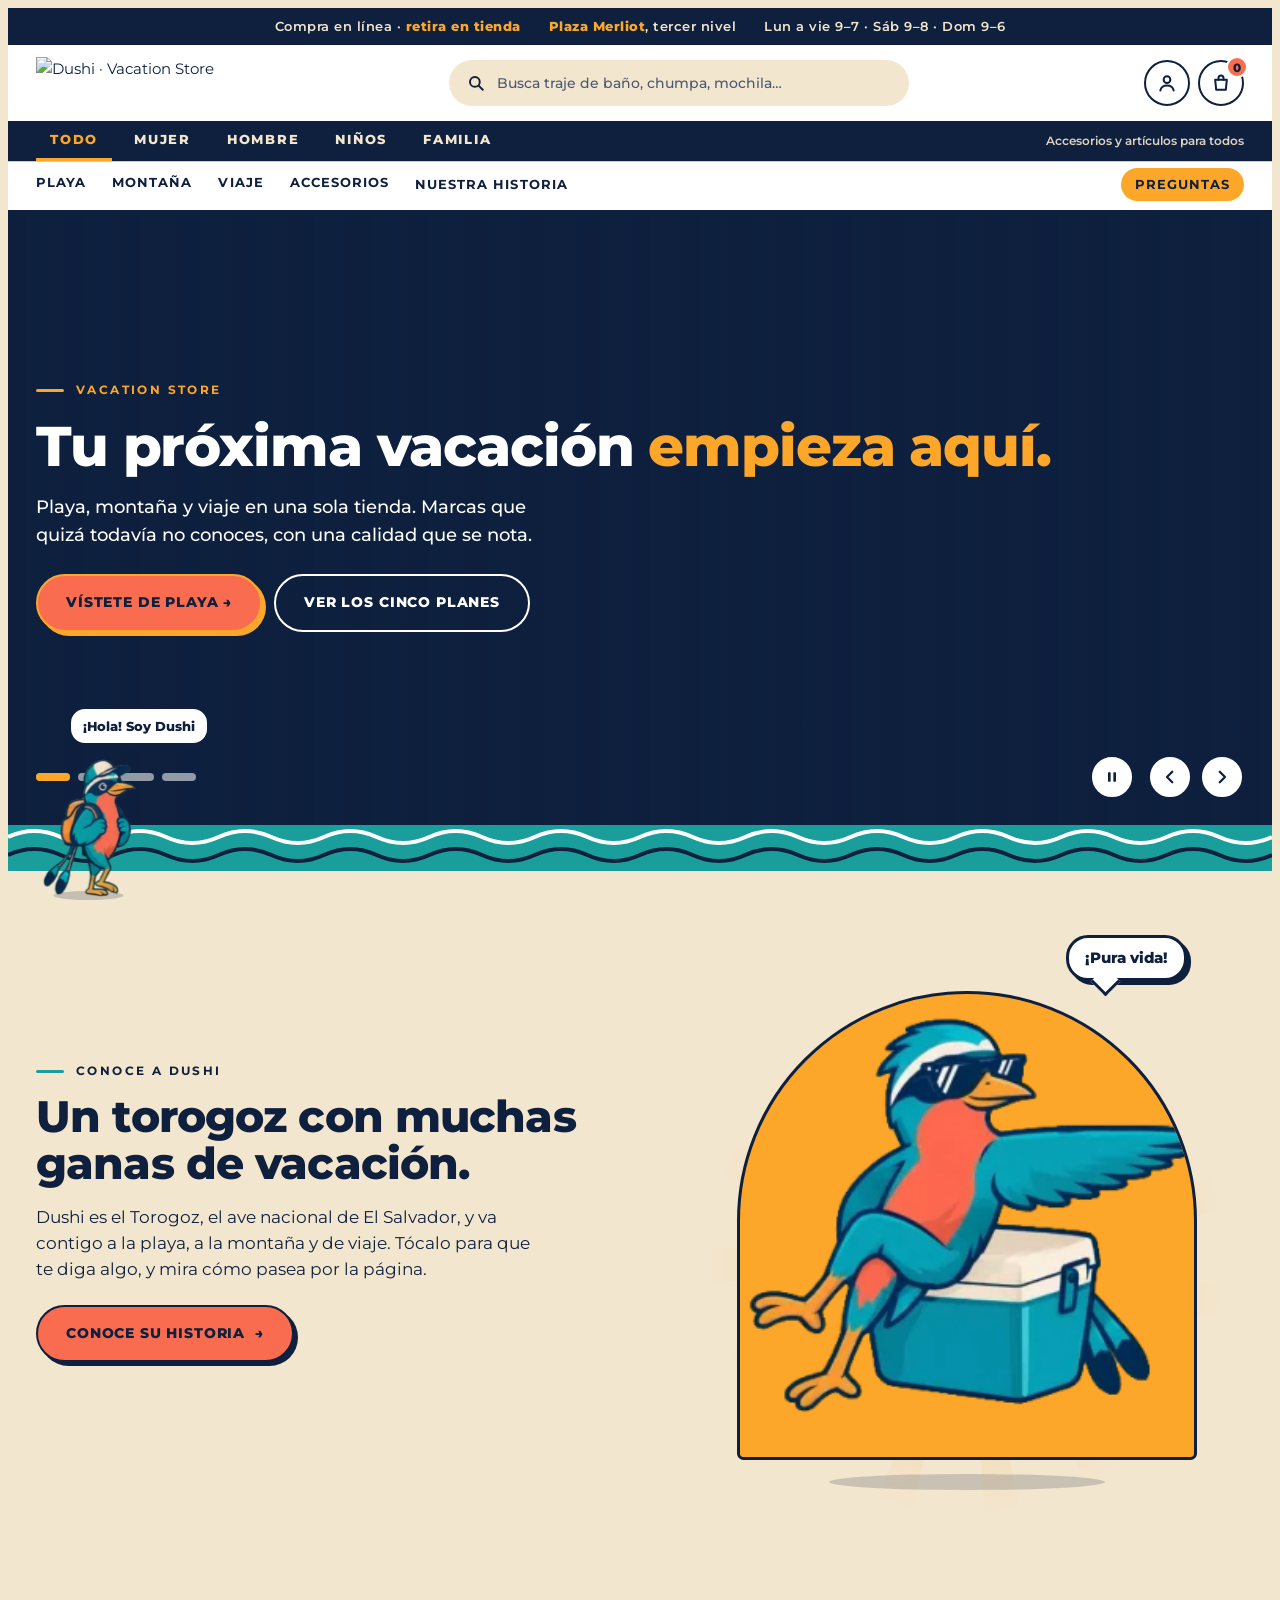
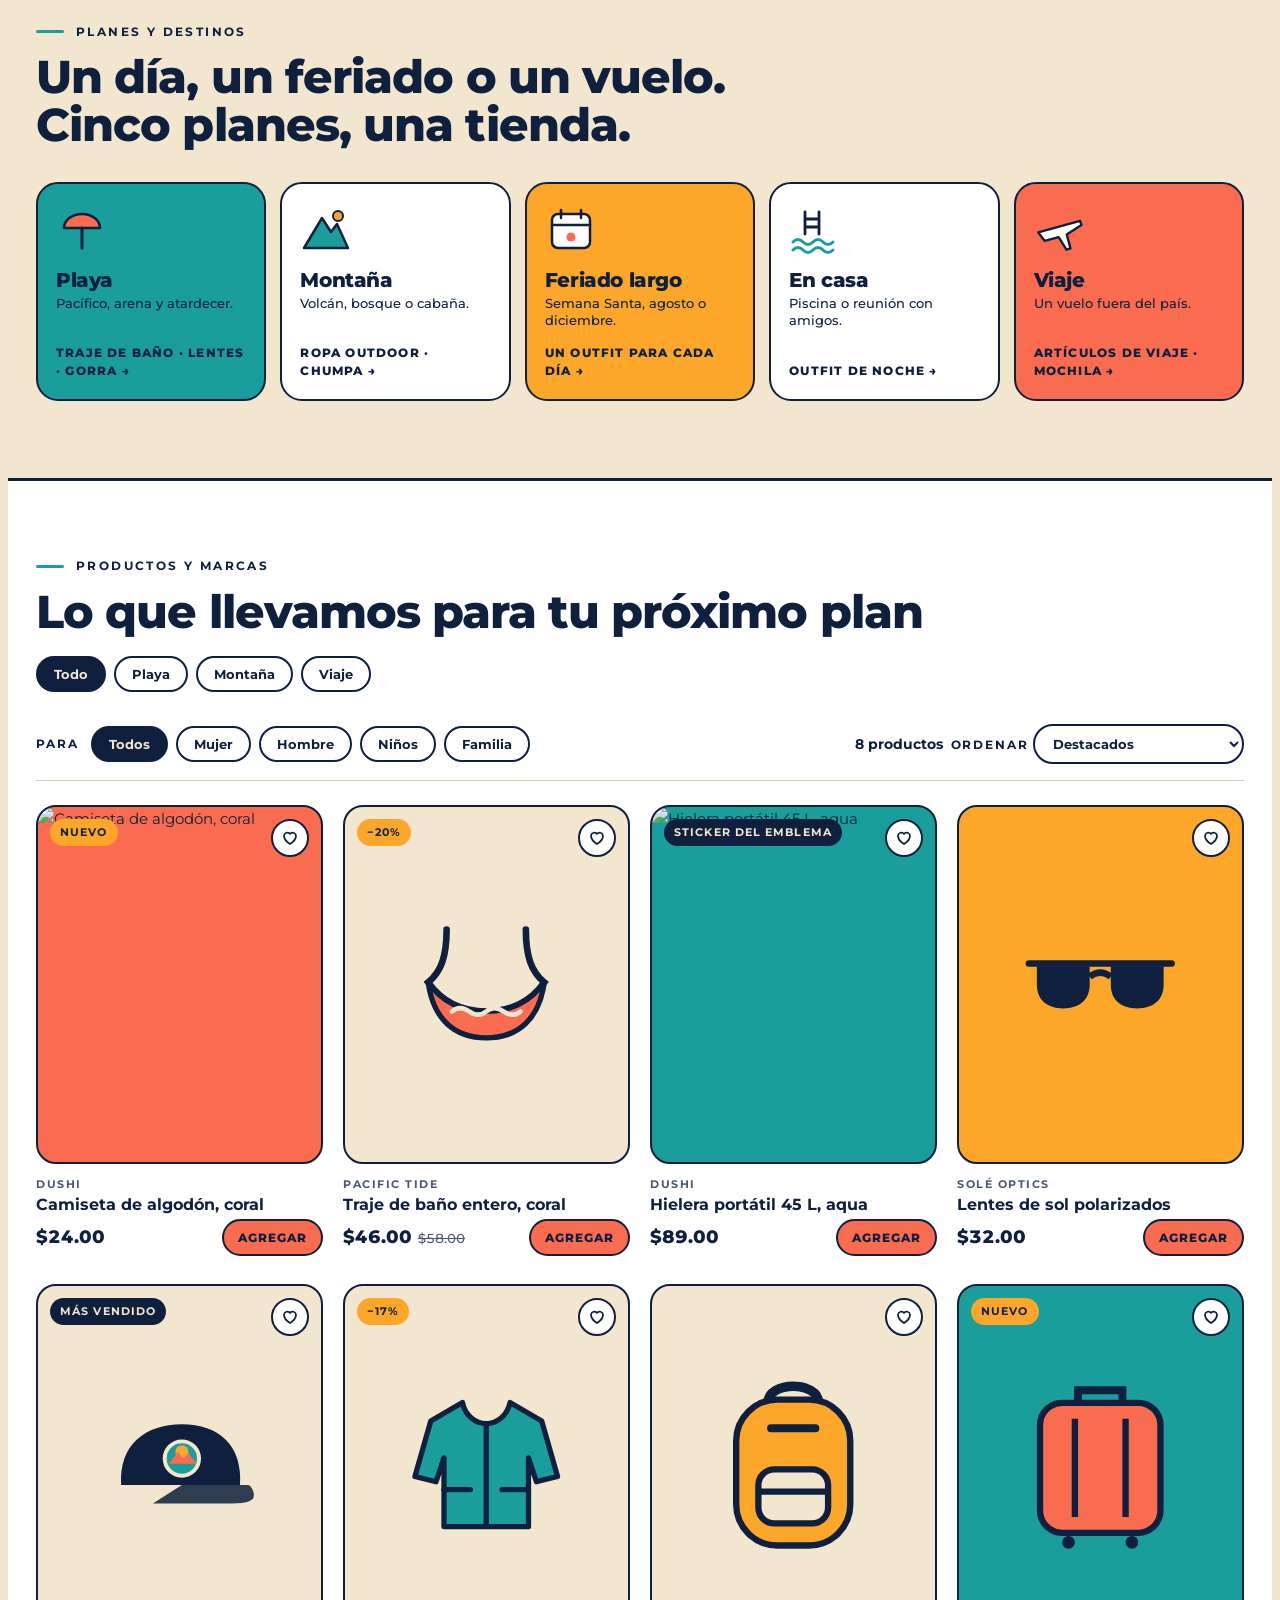
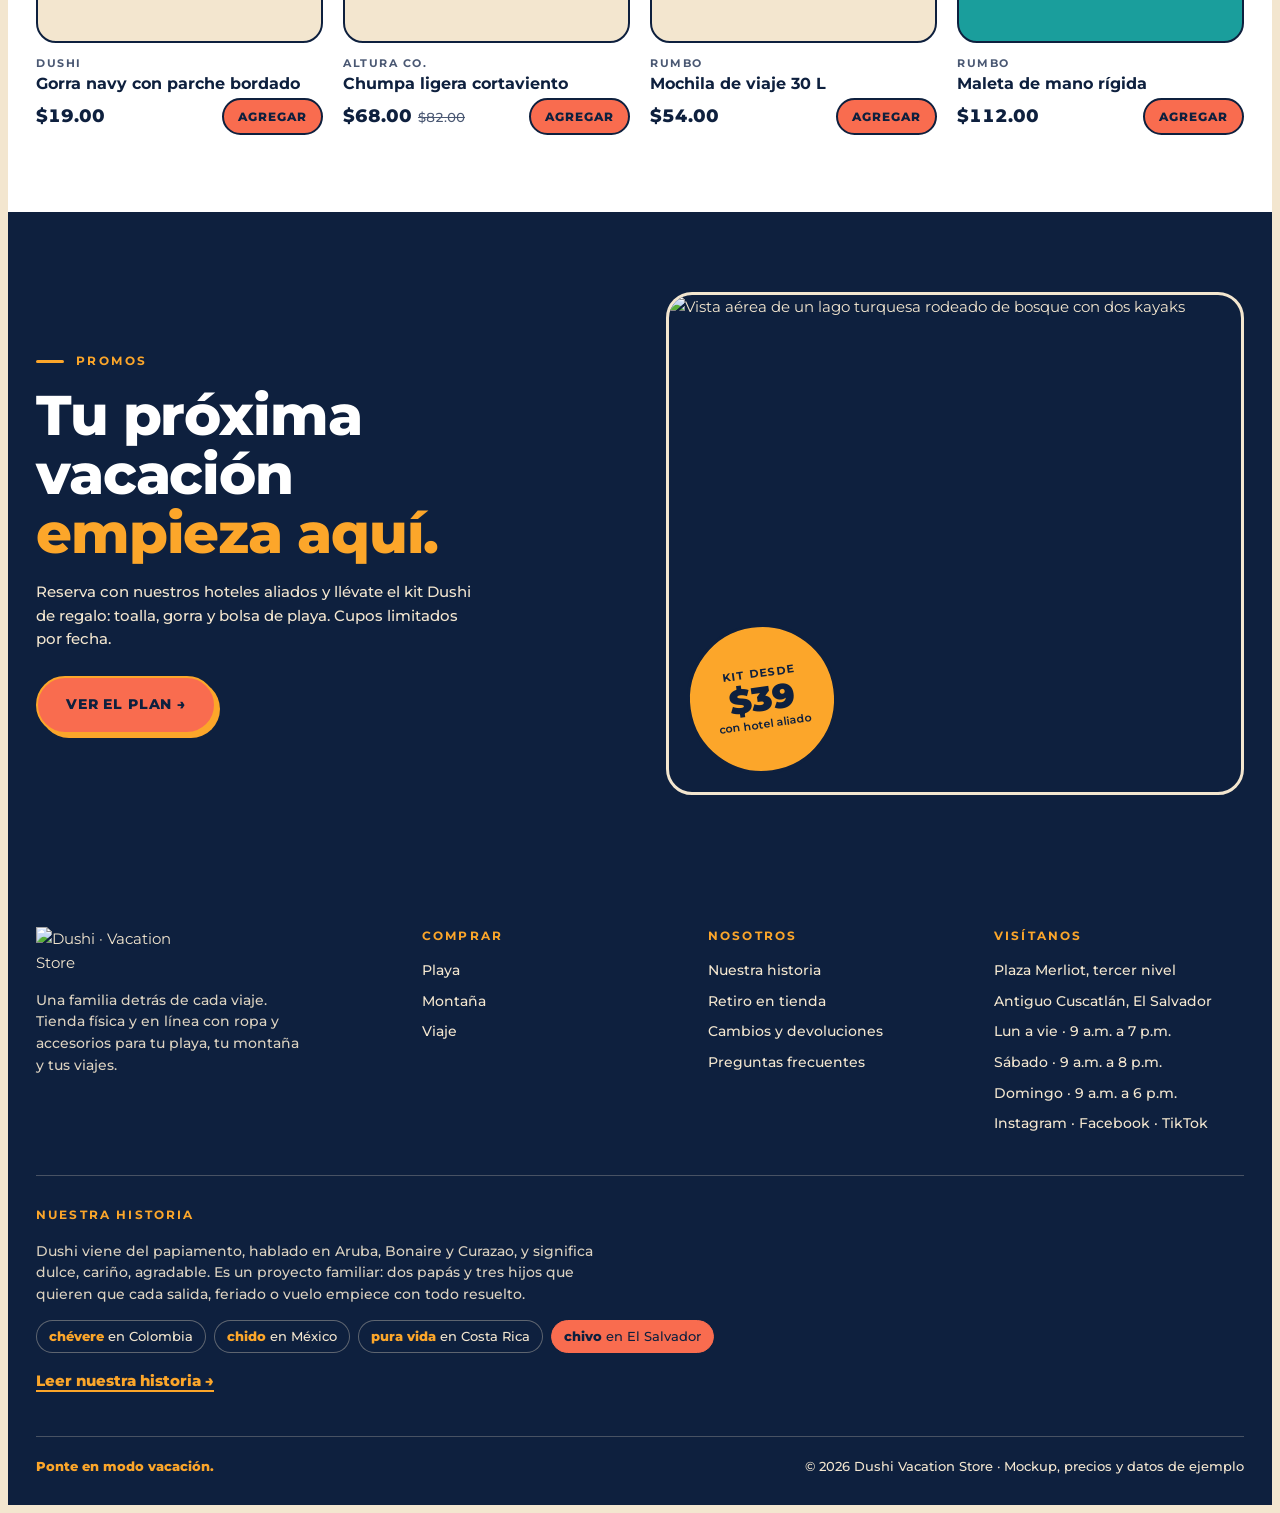
==== index.html @ 8becc426 "Dushi con animación humana: caminata por cuadros y brazo extendido con pulgar arriba (Higgsfield + c" ====
<!doctype html>
<html lang="es"><head><meta charset="utf-8"><meta name="viewport" content="width=device-width,initial-scale=1,viewport-fit=cover">
<title>Dushi Vacation Store</title><meta name="description" content="Tienda física y en línea de ropa y accesorios para tu playa, tu montaña y tus viajes.">
<link rel="icon" href="assets/emblema.png">
<link rel="preconnect" href="https://fonts.googleapis.com"><link rel="preconnect" href="https://fonts.gstatic.com" crossorigin>
<link rel="stylesheet" href="https://fonts.googleapis.com/css2?family=Montserrat:wght@400;500;600;700;800;900&display=swap">
<link rel="stylesheet" href="assets/style.css">
<script>document.documentElement.classList.add("js")</script></head><body>
<div class="promo"><div class="wrap"><span>Compra en línea · <b>retira en tienda</b></span><span><b>Plaza Merliot</b>, tercer nivel</span><span>Lun a vie 9–7 · Sáb 9–8 · Dom 9–6</span></div></div>

<header>
  <div class="wrap">
    <div class="bar">
      <a class="logo" href="#" aria-label="Dushi Vacation Store, inicio"><img src="assets/logo-horizontal.png" alt="Dushi · Vacation Store"></a>
      <label class="search"><svg width="18" height="18" viewBox="0 0 24 24" fill="none" stroke="currentColor" stroke-width="2.6" stroke-linecap="round"><circle cx="10.5" cy="10.5" r="6.5"/><path d="M15.5 15.5 21 21"/></svg><input id="q" type="search" placeholder="Busca traje de baño, chumpa, mochila…" aria-label="Buscar productos"></label>
      <div class="tools">
        <button class="ico" aria-label="Mi cuenta"><svg width="20" height="20" viewBox="0 0 24 24" fill="none" stroke="currentColor" stroke-width="2.4" stroke-linecap="round"><circle cx="12" cy="8" r="4"/><path d="M4 21c1-4.5 4-6 8-6s7 1.5 8 6"/></svg></button>
        <button class="ico" aria-label="Carrito"><svg width="20" height="20" viewBox="0 0 24 24" fill="none" stroke="currentColor" stroke-width="2.4" stroke-linecap="round" stroke-linejoin="round"><path d="M5 8h14l-1.2 12H6.2L5 8Z"/><path d="M9 8V6a3 3 0 0 1 6 0v2"/></svg><span class="badge" id="count">0</span></button>
      </div>
    </div>
  </div>
  <div class="gen"><div class="wrap"><ul id="gen" aria-label="Comprar por género">
    <li><button data-g="all" aria-pressed="true">Todo</button></li><li><button data-g="mujer" aria-pressed="false">Mujer</button></li><li><button data-g="hombre" aria-pressed="false">Hombre</button></li><li><button data-g="ninos" aria-pressed="false">Niños</button></li><li><button data-g="familia" aria-pressed="false">Familia</button></li>
    <li>Accesorios y artículos para todos</li>
  </ul></div></div>
  <nav class="main" aria-label="Categorías por plan"><div class="wrap"><ul id="plansnav">
    <li><button data-p="playa" aria-pressed="false">Playa</button></li><li><button data-p="montana" aria-pressed="false">Montaña</button></li><li><button data-p="viaje" aria-pressed="false">Viaje</button></li><li><button data-p="acc" aria-pressed="false">Accesorios</button></li><li><a href="historia.html">Nuestra historia</a></li><li><a href="faq.html">Preguntas</a></li>
  </ul></div></nav>
</header>

<main>
<div class="hero" aria-roledescription="carrusel" aria-label="Promociones">
<div class="car" id="car">
  <div class="track" id="track">
    <div class="slide s-video" aria-roledescription="diapositiva" aria-label="1 de 4">
      <img class="poster" src="assets/dushi-poster.jpg" alt="" aria-hidden="true">
      <video id="vid" muted loop playsinline preload="auto" poster="assets/dushi-poster.jpg" aria-hidden="true"><source src="assets/dushi-hero.mp4" type="video/mp4"></video>
      <div class="wrap"><div>
        <div class="eyebrow">Vacation Store</div>
        <h1>Tu próxima vacación <em>empieza aquí.</em></h1>
        <p>Playa, montaña y viaje en una sola tienda. Marcas que quizá todavía no conoces, con una calidad que se nota.</p>
        <div class="cta"><a class="btn pri" href="#productos" data-go="playa">Vístete de playa →</a><a class="btn sec" href="#planes">Ver los cinco planes</a></div>
      </div></div>
    </div>
    <div class="slide s-coral" aria-roledescription="diapositiva" aria-label="2 de 4">
      <div class="wrap"><div>
        <div class="eyebrow">Feriado largo</div>
        <h2>Te armamos el outfit de playa.</h2>
        <p>Traje de baño, lentes y gorra. Un outfit para cada día del feriado.</p>
        <div class="cta"><a class="btn pri" href="#productos" data-go="feriado">Ver el outfit →</a></div>
      </div>
      <div class="pf"><span class="mark">Promo de ejemplo</span><div class="ph"><img src="assets/playa-amigos.jpg" alt="Amigos armando su día de playa al atardecer" style="object-position:40% 50%"></div>
        <div class="price-arc"><small>Desde</small><b>$19</b><span>gorra Dushi</span></div></div></div>
    </div>
    <div class="slide s-aqua" aria-roledescription="diapositiva" aria-label="3 de 4">
      <div class="wrap"><div>
        <div class="eyebrow">Montaña</div>
        <h2>¿Volcán de madrugada? Llévate la chumpa y la gorra.</h2>
        <p>Ropa outdoor para el frío de la mañana. We got your back.</p>
        <div class="cta"><a class="btn pri" href="#productos" data-go="montana">Vístete de montaña →</a></div>
      </div>
      <div class="pf"><span class="mark">Promo de ejemplo</span><div class="ph"><img src="assets/camiseta-volcan.jpg" alt="Camiseta coral con el emblema Dushi frente a un volcán verde" style="object-position:50% 30%"></div>
        <div class="price-arc"><small>−17%</small><b>$68</b><span>chumpa</span></div></div></div>
    </div>
    <div class="slide s-sol" aria-roledescription="diapositiva" aria-label="4 de 4">
      <div class="wrap"><div>
        <div class="eyebrow">Planes en casa y playa</div>
        <h2>La hielera que llega primero a la playa.</h2>
        <p>Hielera portátil 45 L con el sticker del emblema. Para piscina, playa o reunión con amigos.</p>
        <div class="cta"><a class="btn pri" href="#productos" data-go="playa">Comprar ahora →</a></div>
      </div>
      <div class="pf"><span class="mark">Promo de ejemplo</span><div class="ph"><img src="assets/hielera-playa.jpg" alt="Hielera aqua con el emblema Dushi sobre la arena" style="object-position:50% 60%"></div>
        <div class="price-arc"><small>Hielera</small><b>$89</b><span>45 L</span></div></div></div>
    </div>
  </div>
  <div class="car-ui"><div class="wrap">
    <div class="dots" id="dots" role="group" aria-label="Elegir diapositiva"></div>
    <div class="cbtn">
      <button class="pp" id="pp" aria-label="Pausar carrusel"><svg width="16" height="16" viewBox="0 0 24 24" fill="currentColor"><rect x="6" y="5" width="4" height="14" rx="1"/><rect x="14" y="5" width="4" height="14" rx="1"/></svg></button>
      <button id="prev" aria-label="Anterior"><svg width="18" height="18" viewBox="0 0 24 24" fill="none" stroke="currentColor" stroke-width="3" stroke-linecap="round" stroke-linejoin="round"><path d="m15 5-7 7 7 7"/></svg></button>
      <button id="next" aria-label="Siguiente"><svg width="18" height="18" viewBox="0 0 24 24" fill="none" stroke="currentColor" stroke-width="3" stroke-linecap="round" stroke-linejoin="round"><path d="m9 5 7 7-7 7"/></svg></button>
    </div>
  </div></div>
</div>
</div>
<svg class="waves" viewBox="0 0 1200 46" preserveAspectRatio="none" aria-hidden="true"><rect width="1200" height="46" fill="#1A9E9C"/><path d="M0 12 Q25 0 50 12 T100 12 T150 12 T200 12 T250 12 T300 12 T350 12 T400 12 T450 12 T500 12 T550 12 T600 12 T650 12 T700 12 T750 12 T800 12 T850 12 T900 12 T950 12 T1000 12 T1050 12 T1100 12 T1150 12 T1200 12" fill="none" stroke="#fff" stroke-width="4"/><path d="M0 30 Q25 18 50 30 T100 30 T150 30 T200 30 T250 30 T300 30 T350 30 T400 30 T450 30 T500 30 T550 30 T600 30 T650 30 T700 30 T750 30 T800 30 T850 30 T900 30 T950 30 T1000 30 T1050 30 T1100 30 T1150 30 T1200 30" fill="none" stroke="#0E203E" stroke-width="4"/></svg>

<section id="dushi" class="mascot"><div class="wrap mgrid">
  <div class="mtxt">
    <div class="eyebrow">Conoce a Dushi</div>
    <h2>Un torogoz con muchas ganas de vacación.</h2>
    <p>Dushi es el Torogoz, el ave nacional de El Salvador, y va contigo a la playa, a la montaña y de viaje. Tócalo para que te diga algo, y mira cómo pasea por la página.</p>
    <div class="cta"><a class="btn pri" href="historia.html">Conoce su historia <span class="ar">→</span></a></div>
  </div>
  <div class="mstage">
    <div class="sunrays" aria-hidden="true"></div>
    <div class="bubble" id="bubble" role="status" aria-live="polite">¡Pura vida!</div>
    <button type="button" class="mbird" id="mbird" aria-label="Dushi el Torogoz sentado en una hielera, con lentes de sol, levantando el pulgar. Tócalo para que te diga algo"><canvas class="dz" width="300" height="255" data-sheet="assets/dushi-pulgar-sheet.webp" data-frames="61" data-cols="10" aria-hidden="true"></canvas></button>
    <div class="mshadow" aria-hidden="true"></div>
  </div>
</div>
</section>

<section id="planes"><div class="wrap">
  <div class="head"><div><div class="eyebrow">Planes y destinos</div><h2>Un día, un feriado o un vuelo.<br>Cinco planes, una tienda.</h2></div></div>
  <div class="plans">
    <a class="plan p1" href="#productos"><svg viewBox="0 0 52 52"><path d="M8 24a18 14 0 0 1 36 0Z" fill="#F96C4F" stroke="#0E203E" stroke-width="2.5" stroke-linejoin="round"/><path d="M26 24v20" stroke="#0E203E" stroke-width="3" stroke-linecap="round"/></svg><div><h3>Playa</h3><small>Pacífico, arena y atardecer.</small></div><span class="go">Traje de baño · lentes · gorra →</span></a>
    <a class="plan p2" href="#productos"><svg viewBox="0 0 52 52"><path d="M4 44 22 14l9 14 6-8 11 24Z" fill="#1A9E9C" stroke="#0E203E" stroke-width="2.5" stroke-linejoin="round"/><circle cx="38" cy="12" r="5" fill="#FCA62A" stroke="#0E203E" stroke-width="2"/></svg><div><h3>Montaña</h3><small>Volcán, bosque o cabaña.</small></div><span class="go">Ropa outdoor · chumpa →</span></a>
    <a class="plan p3" href="#productos"><svg viewBox="0 0 52 52"><rect x="7" y="10" width="38" height="34" rx="6" fill="#fff" stroke="#0E203E" stroke-width="2.5"/><path d="M7 21h38M16 6v8M36 6v8" stroke="#0E203E" stroke-width="2.5" stroke-linecap="round"/><circle cx="26" cy="33" r="4.5" fill="#F96C4F"/></svg><div><h3>Feriado largo</h3><small>Semana Santa, agosto o diciembre.</small></div><span class="go">Un outfit para cada día →</span></a>
    <a class="plan p4" href="#productos"><svg viewBox="0 0 52 52"><path d="M16 8v22M30 8v22M16 15h14M16 23h14" fill="none" stroke="#0E203E" stroke-width="2.8" stroke-linecap="round"/><path d="M4 38q5-5 10 0t10 0 10 0 10 0" fill="none" stroke="#1A9E9C" stroke-width="3" stroke-linecap="round"/><path d="M4 46q5-5 10 0t10 0 10 0 10 0" fill="none" stroke="#1A9E9C" stroke-width="3" stroke-linecap="round"/></svg><div><h3>En casa</h3><small>Piscina o reunión con amigos.</small></div><span class="go">Outfit de noche →</span></a>
    <a class="plan p5" href="#productos"><svg viewBox="0 0 52 52"><path d="M4 30 46 12l2 4-14 12 6 14-4 2-10-12-14 6Z" fill="#fff" stroke="#0E203E" stroke-width="2.5" stroke-linejoin="round" transform="rotate(8 26 26) scale(.95) translate(1 3)"/></svg><div><h3>Viaje</h3><small>Un vuelo fuera del país.</small></div><span class="go">Artículos de viaje · mochila →</span></a>
  </div>
</div></section>

<section class="prods" id="productos"><div class="wrap">
  <div class="head"><div><div class="eyebrow">Productos y marcas</div><h2>Lo que llevamos para tu próximo plan</h2></div>
    <div class="tabs" role="group" aria-label="Filtrar por plan">
      <button class="tab" data-p="all" aria-pressed="true">Todo</button><button class="tab" data-p="playa" aria-pressed="false">Playa</button><button class="tab" data-p="montana" aria-pressed="false">Montaña</button><button class="tab" data-p="viaje" aria-pressed="false">Viaje</button>
    </div></div>
  <div class="toolbar"><div class="chipsrow" id="gchips" role="group" aria-label="Filtrar por género"><span class="lbl">Para</span>
      <button class="tab" data-g="all" aria-pressed="true">Todos</button><button class="tab" data-g="mujer" aria-pressed="false">Mujer</button><button class="tab" data-g="hombre" aria-pressed="false">Hombre</button><button class="tab" data-g="ninos" aria-pressed="false">Niños</button><button class="tab" data-g="familia" aria-pressed="false">Familia</button></div>
    <div class="chipsrow"><span class="live" id="live" hidden><i></i>Inventario en vivo</span><span class="count" id="cnt" role="status"></span>
      <label><span class="lbl">Ordenar</span><select id="sort" aria-label="Ordenar productos"><option value="rel">Destacados</option><option value="asc">Precio: menor a mayor</option><option value="desc">Precio: mayor a menor</option></select></label></div></div>
  <div class="grid" id="grid">
    <article class="card" data-c="playa montana nuevo casa" data-g="hombre mujer ninos" data-pr="24.00"><div class="thumb" style="background:#F96C4F"><img src="assets/camiseta-volcan.jpg" alt="Camiseta de algodón, coral" loading="lazy"><span class="tag sol">Nuevo</span><button class="fav" aria-pressed="false" aria-label="Guardar Camiseta de algodón, coral"><svg width="18" height="18" viewBox="0 0 24 24" fill="none" stroke="currentColor" stroke-width="2.4" stroke-linejoin="round"><path d="M12 20s-8-5-8-11a4.5 4.5 0 0 1 8-2.5A4.5 4.5 0 0 1 20 9c0 6-8 11-8 11Z"/></svg></button></div><div class="meta"><span class="brand">Dushi</span><h3>Camiseta de algodón, coral</h3><div class="row"><span class="price">$24.00</span><button class="add">Agregar</button></div></div></article>
<article class="card" data-c="playa feriado" data-g="mujer" data-pr="46.00"><div class="thumb" style="background:#F3E6CF"><svg class="g" viewBox="0 0 120 100"><path d="M30 8c0 20-4 32-14 40 10 14 24 22 44 22s34-8 44-22c-10-8-14-20-14-40" fill="none" stroke="#0E203E" stroke-width="5" stroke-linecap="round"/><path d="M16 48c10 14 24 22 44 22s34-8 44-22c-4 28-20 42-44 42S20 76 16 48Z" fill="#F96C4F" stroke="#0E203E" stroke-width="4" stroke-linejoin="round"/><path d="M34 70q6-5 13 0t13 0 13 0 13 0" fill="none" stroke="#F3E6CF" stroke-width="3.5" stroke-linecap="round"/></svg><span class="tag sol">−20%</span><button class="fav" aria-pressed="false" aria-label="Guardar Traje de baño entero, coral"><svg width="18" height="18" viewBox="0 0 24 24" fill="none" stroke="currentColor" stroke-width="2.4" stroke-linejoin="round"><path d="M12 20s-8-5-8-11a4.5 4.5 0 0 1 8-2.5A4.5 4.5 0 0 1 20 9c0 6-8 11-8 11Z"/></svg></button></div><div class="meta"><span class="brand">Pacific Tide</span><h3>Traje de baño entero, coral</h3><div class="row"><span class="price">$46.00<s>$58.00</s></span><button class="add">Agregar</button></div></div></article>
<article class="card" data-c="playa viaje casa feriado acc" data-g="all" data-pr="89.00"><div class="thumb" style="background:#1A9E9C"><img src="assets/hielera-playa.jpg" alt="Hielera portátil 45 L, aqua" loading="lazy"><span class="tag ">Sticker del emblema</span><button class="fav" aria-pressed="false" aria-label="Guardar Hielera portátil 45 L, aqua"><svg width="18" height="18" viewBox="0 0 24 24" fill="none" stroke="currentColor" stroke-width="2.4" stroke-linejoin="round"><path d="M12 20s-8-5-8-11a4.5 4.5 0 0 1 8-2.5A4.5 4.5 0 0 1 20 9c0 6-8 11-8 11Z"/></svg></button></div><div class="meta"><span class="brand">Dushi</span><h3>Hielera portátil 45 L, aqua</h3><div class="row"><span class="price">$89.00</span><button class="add">Agregar</button></div></div></article>
<article class="card" data-c="playa acc feriado" data-g="all" data-pr="32.00"><div class="thumb" style="background:#FCA62A"><svg class="g" viewBox="0 0 120 60"><path d="M6 14h108" stroke="#0E203E" stroke-width="5" stroke-linecap="round"/><path d="M12 16h40v14c0 12-8 18-20 18S12 42 12 30Z M68 16h40v14c0 12-8 18-20 18S68 42 68 30Z" fill="#0E203E"/><path d="M52 24q8-6 16 0" fill="none" stroke="#0E203E" stroke-width="5"/></svg><button class="fav" aria-pressed="false" aria-label="Guardar Lentes de sol polarizados"><svg width="18" height="18" viewBox="0 0 24 24" fill="none" stroke="currentColor" stroke-width="2.4" stroke-linejoin="round"><path d="M12 20s-8-5-8-11a4.5 4.5 0 0 1 8-2.5A4.5 4.5 0 0 1 20 9c0 6-8 11-8 11Z"/></svg></button></div><div class="meta"><span class="brand">Solé Optics</span><h3>Lentes de sol polarizados</h3><div class="row"><span class="price">$32.00</span><button class="add">Agregar</button></div></div></article>
<article class="card" data-c="playa montana acc feriado" data-g="all" data-pr="19.00"><div class="thumb" style="background:#F3E6CF"><svg class="g" viewBox="0 0 120 80"><path d="M16 56C14 26 34 10 62 10s46 16 44 46Z" fill="#0E203E"/><path d="M62 56h50c2 0 6 6 4 10-2 3-8 4-20 4H40Z" fill="#0E203E" opacity=".85"/><circle cx="62" cy="36" r="13" fill="#1A9E9C" stroke="#F3E6CF" stroke-width="3"/><circle cx="62" cy="31" r="5" fill="#FCA62A"/><path d="M52 40l7-9 4 5 4-4 6 8Z" fill="#F96C4F"/></svg><span class="tag ">Más vendido</span><button class="fav" aria-pressed="false" aria-label="Guardar Gorra navy con parche bordado"><svg width="18" height="18" viewBox="0 0 24 24" fill="none" stroke="currentColor" stroke-width="2.4" stroke-linejoin="round"><path d="M12 20s-8-5-8-11a4.5 4.5 0 0 1 8-2.5A4.5 4.5 0 0 1 20 9c0 6-8 11-8 11Z"/></svg></button></div><div class="meta"><span class="brand">Dushi</span><h3>Gorra navy con parche bordado</h3><div class="row"><span class="price">$19.00</span><button class="add">Agregar</button></div></div></article>
<article class="card" data-c="montana " data-g="hombre mujer" data-pr="68.00"><div class="thumb" style="background:#F3E6CF"><svg class="g" viewBox="0 0 120 120"><path d="M42 14 18 28 6 70l16 4 6-18v52h64V56l6 18 16-4-12-42-24-14c-2 10-10 16-18 16s-16-6-18-16Z" fill="#1A9E9C" stroke="#0E203E" stroke-width="4" stroke-linejoin="round"/><path d="M60 30v76" stroke="#0E203E" stroke-width="4"/><path d="M28 80h20M72 80h20" stroke="#0E203E" stroke-width="4" stroke-linecap="round"/></svg><span class="tag sol">−17%</span><button class="fav" aria-pressed="false" aria-label="Guardar Chumpa ligera cortaviento"><svg width="18" height="18" viewBox="0 0 24 24" fill="none" stroke="currentColor" stroke-width="2.4" stroke-linejoin="round"><path d="M12 20s-8-5-8-11a4.5 4.5 0 0 1 8-2.5A4.5 4.5 0 0 1 20 9c0 6-8 11-8 11Z"/></svg></button></div><div class="meta"><span class="brand">Altura Co.</span><h3>Chumpa ligera cortaviento</h3><div class="row"><span class="price">$68.00<s>$82.00</s></span><button class="add">Agregar</button></div></div></article>
<article class="card" data-c="viaje montana acc" data-g="all" data-pr="54.00"><div class="thumb" style="background:#F3E6CF"><svg class="g" viewBox="0 0 100 120"><path d="M34 22c0-14 32-14 32 0" fill="none" stroke="#0E203E" stroke-width="6" stroke-linecap="round"/><rect x="14" y="20" width="72" height="92" rx="26" fill="#FCA62A" stroke="#0E203E" stroke-width="4"/><rect x="28" y="64" width="44" height="34" rx="10" fill="#F3E6CF" stroke="#0E203E" stroke-width="4"/><path d="M28 78h44" stroke="#0E203E" stroke-width="4"/><path d="M36 38h28" stroke="#0E203E" stroke-width="5" stroke-linecap="round"/></svg><button class="fav" aria-pressed="false" aria-label="Guardar Mochila de viaje 30 L"><svg width="18" height="18" viewBox="0 0 24 24" fill="none" stroke="currentColor" stroke-width="2.4" stroke-linejoin="round"><path d="M12 20s-8-5-8-11a4.5 4.5 0 0 1 8-2.5A4.5 4.5 0 0 1 20 9c0 6-8 11-8 11Z"/></svg></button></div><div class="meta"><span class="brand">Rumbo</span><h3>Mochila de viaje 30 L</h3><div class="row"><span class="price">$54.00</span><button class="add">Agregar</button></div></div></article>
<article class="card" data-c="viaje nuevo" data-g="all" data-pr="112.00"><div class="thumb" style="background:#1A9E9C"><svg class="g" viewBox="0 0 100 120"><path d="M36 22v-8h28v8" fill="none" stroke="#0E203E" stroke-width="5"/><rect x="12" y="22" width="76" height="82" rx="14" fill="#F96C4F" stroke="#0E203E" stroke-width="4"/><path d="M34 32v62M66 32v62" stroke="#0E203E" stroke-width="4"/><circle cx="30" cy="110" r="4" fill="#0E203E"/><circle cx="70" cy="110" r="4" fill="#0E203E"/></svg><span class="tag sol">Nuevo</span><button class="fav" aria-pressed="false" aria-label="Guardar Maleta de mano rígida"><svg width="18" height="18" viewBox="0 0 24 24" fill="none" stroke="currentColor" stroke-width="2.4" stroke-linejoin="round"><path d="M12 20s-8-5-8-11a4.5 4.5 0 0 1 8-2.5A4.5 4.5 0 0 1 20 9c0 6-8 11-8 11Z"/></svg></button></div><div class="meta"><span class="brand">Rumbo</span><h3>Maleta de mano rígida</h3><div class="row"><span class="price">$112.00</span><button class="add">Agregar</button></div></div></article>
  </div>
</div></section>

<section class="camp" id="campana"><div class="wrap">
  <div>
    <div class="eyebrow">Promos</div>
    <h2>Tu próxima vacación <em>empieza aquí.</em></h2>
    <p>Reserva con nuestros hoteles aliados y llévate el kit Dushi de regalo: toalla, gorra y bolsa de playa. Cupos limitados por fecha.</p>
    <div class="cta"><a class="btn pri" href="#">Ver el plan →</a></div>
  </div>
  <div class="arch"><img src="assets/lago-kayak.jpg" alt="Vista aérea de un lago turquesa rodeado de bosque con dos kayaks"><div class="price-arc"><small>Kit desde</small><b>$39</b><span>con hotel aliado</span></div></div>
</div></section>

</main>

<footer><div class="wrap">
  <div class="fgrid">
    <div><img src="assets/logo-vertical-negativo.png" alt="Dushi · Vacation Store">
      <p class="t">Una familia detrás de cada viaje. Tienda física y en línea con ropa y accesorios para tu playa, tu montaña y tus viajes.</p></div>
    <div><h4>Comprar</h4><ul><li><a href="#productos">Playa</a></li><li><a href="#productos">Montaña</a></li><li><a href="#productos">Viaje</a></li></ul></div>
    <div><h4>Nosotros</h4><ul><li><a href="historia.html">Nuestra historia</a></li><li><a href="faq.html#retiro">Retiro en tienda</a></li><li><a href="faq.html#cambios">Cambios y devoluciones</a></li><li><a href="faq.html">Preguntas frecuentes</a></li></ul></div>
    <div><h4>Visítanos</h4><ul><li>Plaza Merliot, tercer nivel</li><li>Antiguo Cuscatlán, El Salvador</li><li>Lun a vie · 9 a.m. a 7 p.m.</li><li>Sábado · 9 a.m. a 8 p.m.</li><li>Domingo · 9 a.m. a 6 p.m.</li><li><a href="#">Instagram · Facebook · TikTok</a></li></ul></div>
  </div>
  <div class="fgrid" id="nosotros" style="margin-top:40px;padding-top:30px;border-top:1px solid rgba(243,230,207,.25);grid-template-columns:1fr">
    <div><h4>Nuestra historia</h4>
      <p class="t" style="max-width:62ch">Dushi viene del papiamento, hablado en Aruba, Bonaire y Curazao, y significa dulce, cariño, agradable. Es un proyecto familiar: dos papás y tres hijos que quieren que cada salida, feriado o vuelo empiece con todo resuelto.</p>
      <div class="nombre"><span><b>chévere</b> en Colombia</span><span><b>chido</b> en México</span><span><b>pura vida</b> en Costa Rica</span><span class="sv"><b>chivo</b> en El Salvador</span></div>
      <p style="margin:16px 0 0"><a href="historia.html" style="font-weight:800;color:var(--sol);border-bottom:2px solid var(--sol)">Leer nuestra historia →</a></p></div>
  </div>
  <div class="fbase"><span><b>Ponte en modo vacación.</b></span><span>© 2026 Dushi Vacation Store · Mockup, precios y datos de ejemplo</span></div>
</div></footer>
<div class="toast" id="toast" role="status"></div>
<script src="assets/common.js" defer></script>
<script src="assets/art.js" defer></script>
<script src="assets/home.js" defer></script>
</body></html>
---- assets/style.css ----
*{box-sizing:border-box}
img{max-width:100%}
[hidden]:not([hidden=until-found i]){display:none!important}

/* Layout: tienda en línea de una columna ancha; arena como fondo cálido, navy para texto y bloques de cierre, coral solo en botones. Una sola identidad (el manual no define modo oscuro). */
:root{
  --arena:#F3E6CF; --sol:#FCA62A; --coral:#F96C4F; --aqua:#1A9E9C; --navy:#0E203E;
  --paper:#FFFFFF; --arena-2:#EADBBE; --muted:#4A5873; --line:#D9C9AB;
  --font:'Montserrat',system-ui,-apple-system,'Segoe UI',Roboto,sans-serif;
  color-scheme:light;
}
*{box-sizing:border-box}
body{background:var(--arena);color:var(--navy);font-family:var(--font);font-size:15px;line-height:1.55}
a{color:inherit;text-decoration:none}
button{font-family:inherit;cursor:pointer}
:focus-visible{outline:3px solid var(--navy);outline-offset:2px;border-radius:6px}
.wrap{max-width:1240px;margin-inline:auto;padding-inline:max(16px,env(safe-area-inset-left,0px)) max(16px,env(safe-area-inset-right,0px))}
.wrap{padding-left:max(16px,env(safe-area-inset-left,0px));padding-right:max(16px,env(safe-area-inset-right,0px))}
h1,h2,h3{margin:0;text-wrap:balance;line-height:1.05;letter-spacing:-.02em}
.eyebrow{font-weight:700;font-size:12px;letter-spacing:.2em;text-transform:uppercase;display:flex;align-items:center;gap:12px}
.eyebrow::before{content:"";width:28px;height:3px;background:var(--aqua);border-radius:2px}

/* anuncio */
.promo{background:var(--navy);color:var(--arena);font-size:12.5px;font-weight:600;letter-spacing:.04em}
.promo .wrap{display:flex;justify-content:center;gap:10px 28px;flex-wrap:wrap;padding-block:9px;text-align:center}
.promo b{color:var(--sol);font-weight:800}

/* header */
header{background:var(--paper);position:sticky;top:env(safe-area-inset-top,0px);z-index:20;border-bottom:3px solid var(--navy)}
body::before{content:"";position:fixed;inset:0 0 auto;height:env(safe-area-inset-top,0px);background:var(--paper);z-index:30}
.bar{display:flex;align-items:center;gap:24px;padding-block:12px}
.logo img{height:52px;width:auto;display:block}
.search{flex:1;min-width:0;display:flex;align-items:center;gap:10px;background:var(--arena);border-radius:999px;padding:0 18px;height:46px;max-width:460px;margin-inline:auto}
.search input{flex:1;min-width:0;border:0;background:transparent;font:500 14px var(--font);color:var(--navy);height:100%;outline:0}
.search input::placeholder{color:var(--muted)}
.search:focus-within{box-shadow:0 0 0 3px var(--navy)}
.tools{display:flex;gap:8px}
.ico{position:relative;width:46px;height:46px;border-radius:50%;border:2px solid var(--navy);background:var(--paper);display:grid;place-items:center;color:var(--navy)}
.ico:hover{background:var(--sol)}
.badge{position:absolute;top:-6px;right:-6px;min-width:22px;height:22px;border-radius:11px;background:var(--coral);color:var(--navy);font-weight:800;font-size:12px;display:grid;place-items:center;padding-inline:5px;border:2px solid var(--paper)}
nav.main{border-top:1px solid var(--line)}
nav.main ul{list-style:none;margin:0;padding:0;display:flex;gap:6px 26px;overflow-x:auto;scrollbar-width:none}
nav.main a{display:block;padding:12px 0;font-weight:700;font-size:13px;letter-spacing:.08em;text-transform:uppercase;white-space:nowrap;border-bottom:3px solid transparent}
nav.main a:hover,nav.main a[aria-current]{border-bottom-color:var(--coral)}
nav.main li:last-child{margin-left:auto}
nav.main li:last-child a{color:var(--navy);background:var(--sol);border-radius:999px;padding:6px 14px;margin-block:6px;border-bottom:0}



.cta{display:flex;flex-wrap:wrap;gap:12px}
.btn{display:inline-flex;align-items:center;gap:10px;font-weight:800;font-size:14px;letter-spacing:.06em;text-transform:uppercase;border-radius:999px;padding:16px 28px;border:2px solid var(--navy);transition:transform .15s,box-shadow .15s}
.btn.pri{background:var(--coral);color:var(--navy);box-shadow:4px 4px 0 var(--navy)}
.btn.pri:hover{transform:translate(-2px,-2px);box-shadow:6px 6px 0 var(--navy)}
.btn.sec{background:transparent;color:var(--navy)}
.btn.sec:hover{background:var(--navy);color:var(--arena)}
/* hero carrusel */
.hero{position:relative;background:var(--navy)}
.car{position:relative;overflow:hidden;color:var(--arena)}
.track{display:flex;transition:transform .6s cubic-bezier(.2,.7,.2,1)}
.slide{flex:0 0 100%;min-height:clamp(480px,46vw,600px);position:relative;display:grid;align-items:center}
.slide .wrap{position:relative;z-index:2;display:grid;grid-template-columns:1.05fr 1fr;gap:clamp(20px,4vw,56px);align-items:center;padding-block:clamp(36px,5vw,64px) clamp(64px,7vw,88px);width:100%}
.slide h1,.slide h2{font-weight:800;font-size:clamp(32px,4.4vw,58px);margin-block:16px 18px}
.slide h2{font-size:clamp(30px,3.7vw,48px)}
.slide p{font-size:clamp(16px,1.4vw,19px);max-width:44ch;margin:0 0 26px;font-weight:500}
.slide .eyebrow{color:inherit}
.s-video{background:var(--navy);color:#fff}
.s-video video,.s-video .poster{position:absolute;inset:0;width:100%;height:100%;object-fit:cover}
.s-video::after{content:"";position:absolute;inset:0;background:linear-gradient(90deg,rgba(14,32,62,.86) 0%,rgba(14,32,62,.55) 45%,rgba(14,32,62,.12) 100%)}
.s-video .wrap{grid-template-columns:1fr}
.s-video h1 em{font-style:normal;color:var(--sol)}
.s-video .eyebrow::before{background:var(--sol)}
.s-video .eyebrow{color:var(--sol)}
.s-video .btn.pri{box-shadow:4px 4px 0 var(--sol);border-color:var(--sol)}
.s-video .btn.sec{color:#fff;border-color:#fff}
.s-video .btn.sec:hover{background:#fff;color:var(--navy)}
.s-coral{background:var(--coral);color:var(--navy)}
.s-aqua{background:var(--aqua);color:var(--navy)}
.s-sol{background:var(--sol);color:var(--navy)}
.s-coral .eyebrow::before,.s-aqua .eyebrow::before,.s-sol .eyebrow::before{background:var(--navy)}
.slide .btn.pri{background:var(--coral);color:var(--navy)}
.s-coral .btn.pri{background:var(--navy);color:var(--arena);box-shadow:4px 4px 0 var(--arena)}
.s-coral .btn.pri:hover{box-shadow:6px 6px 0 var(--arena)}
.pf{position:relative;aspect-ratio:1/1;max-height:460px;margin-inline:auto;width:100%}
.pf .ph{position:absolute;inset:0;border-radius:999px 999px 28px 28px;overflow:hidden;border:3px solid var(--navy);background:var(--arena)}
.pf .ph img{width:100%;height:100%;object-fit:cover;display:block}
.pf .price-arc{left:auto;right:-10px;bottom:18px;width:128px}
.pf .price-arc b{font-size:28px}
.mark{position:absolute;left:-6px;top:10px;background:var(--navy);color:var(--sol);font-weight:800;font-size:11px;letter-spacing:.14em;text-transform:uppercase;padding:7px 12px;border-radius:999px;z-index:3;transform:rotate(-4deg)}
.car-ui{position:absolute;left:0;right:0;bottom:26px;z-index:5;pointer-events:none}
.car-ui .wrap{display:flex;align-items:center;gap:14px;pointer-events:none}
.dots{display:flex;gap:8px}
.dot{pointer-events:auto;width:34px;height:8px;border-radius:4px;border:0;padding:0;background:rgba(255,255,255,.55);position:relative;overflow:hidden}
.dot::after{content:"";position:absolute;inset:0;background:var(--sol);transform:scaleX(0);transform-origin:left}
.dot[aria-current="true"]{background:rgba(255,255,255,.35)}
.dot[aria-current="true"]::after{transform:scaleX(1);transition:transform var(--dur,6s) linear}
.dot.paused[aria-current="true"]::after{transition:none}
.cbtn{pointer-events:auto;margin-left:auto;display:flex;gap:8px}
.cbtn button{width:44px;height:44px;border-radius:50%;border:2px solid var(--navy);background:var(--paper);color:var(--navy);display:grid;place-items:center}
.cbtn button:hover{background:var(--sol)}
.cbtn .pp{margin-right:6px}
.waves{display:block;width:100%;height:46px;background:var(--aqua)}

/* genero + categorias */
.gen{background:var(--navy);color:var(--arena)}
.gen ul{list-style:none;margin:0;padding:0;display:flex;gap:4px 8px;align-items:center;overflow-x:auto;scrollbar-width:none}
.gen button{background:transparent;border:0;color:inherit;font-weight:800;font-size:12.5px;letter-spacing:.14em;text-transform:uppercase;padding:11px 14px;border-bottom:3px solid transparent;white-space:nowrap}
.gen button:hover{color:var(--sol)}
.gen button[aria-pressed="true"]{border-bottom-color:var(--sol);color:var(--sol)}
.gen li:last-child{margin-left:auto;font-size:12px;font-weight:600;white-space:nowrap;opacity:.9}
nav.main button{background:none;border:0;color:inherit;display:block;padding:12px 0;font-weight:700;font-size:13px;letter-spacing:.08em;text-transform:uppercase;white-space:nowrap;border-bottom:3px solid transparent}
nav.main button:hover,nav.main button[aria-pressed="true"]{border-bottom-color:var(--coral)}
.toolbar{display:flex;flex-wrap:wrap;gap:12px 20px;align-items:center;justify-content:space-between;margin-bottom:24px;padding-bottom:16px;border-bottom:1px solid var(--line)}
.toolbar .count{font-weight:700;font-size:14px}
.toolbar select{font:700 13px var(--font);color:var(--navy);border:2px solid var(--navy);background:var(--paper);border-radius:999px;padding:9px 14px}
.chipsrow{display:flex;flex-wrap:wrap;gap:8px;align-items:center}
.chipsrow .lbl{font-weight:700;font-size:12px;letter-spacing:.16em;text-transform:uppercase;margin-right:4px}
.empty{padding:40px 0;font-weight:700}

/* alianzas */
.ali{background:var(--arena)}
.ali .steps{display:grid;grid-template-columns:repeat(3,1fr);gap:20px;counter-reset:s}
.step{border:2px solid var(--navy);border-radius:22px;background:var(--paper);padding:22px 20px;display:flex;flex-direction:column;gap:10px}
.step b.n{width:40px;height:40px;border-radius:50%;background:var(--navy);color:var(--sol);display:grid;place-items:center;font-weight:800}
.step h3{font-size:19px;font-weight:800;letter-spacing:0}
.step p{margin:0;font-size:14px;color:var(--muted);font-weight:500}
.slots{display:grid;grid-template-columns:repeat(4,1fr);gap:14px;margin-top:22px}
.slot{aspect-ratio:3/2;border:2px dashed var(--navy);border-radius:20px;display:grid;place-content:center;text-align:center;padding:10px;font-weight:700;font-size:13px;letter-spacing:.08em;text-transform:uppercase;background:rgba(255,255,255,.55)}
.slot small{display:block;font-weight:600;letter-spacing:0;text-transform:none;font-size:12px;color:var(--muted);margin-top:4px}
.slot.ex{border-style:solid;background:var(--aqua);color:var(--navy)}
.slot.ex small{color:var(--navy)}
.ali .cta{margin-top:28px}

/* pie */
.pay{display:flex;flex-wrap:wrap;gap:8px;margin-top:16px}
.pay span{border:1.5px solid rgba(243,230,207,.5);border-radius:999px;padding:5px 12px;font-size:12px;font-weight:700}
.nombre{display:flex;flex-wrap:wrap;gap:8px;margin-top:14px}
.nombre span{background:var(--navy);border:1.5px solid rgba(243,230,207,.35);border-radius:999px;padding:6px 12px;font-size:12.5px;font-weight:500}
.nombre b{color:var(--sol);font-weight:800}
.nombre span.sv{background:var(--coral);border-color:var(--coral);color:var(--navy)}
.nombre span.sv b{color:var(--navy)}

/* planes */
section{padding-block:clamp(44px,6vw,80px)}
.head{display:flex;justify-content:space-between;align-items:end;gap:20px;flex-wrap:wrap;margin-bottom:32px}
.head h2{font-weight:800;font-size:clamp(28px,3.6vw,46px);margin-top:12px}
.head a.more{font-weight:700;font-size:13px;letter-spacing:.08em;text-transform:uppercase;border-bottom:3px solid var(--coral);padding-bottom:3px}
.plans{display:grid;grid-template-columns:repeat(5,1fr);gap:14px}
.plan{border:2px solid var(--navy);border-radius:22px;padding:20px 18px 18px;display:flex;flex-direction:column;gap:14px;min-height:210px;transition:transform .15s}
.plan:hover{transform:translateY(-4px)}
.plan svg{width:52px;height:52px}
.plan h3{font-size:20px;font-weight:800}
.plan small{font-size:12.5px;font-weight:500;line-height:1.4;display:block;margin-top:4px}
.plan .go{margin-top:auto;font-weight:800;font-size:12px;letter-spacing:.1em;text-transform:uppercase}
.p1{background:var(--aqua)}.p2{background:var(--paper)}.p3{background:var(--sol)}.p4{background:var(--paper)}.p5{background:var(--coral)}
.plan.p1,.plan.p3,.plan.p5{color:var(--navy)}

/* productos */
.prods{background:var(--paper);border-block:3px solid var(--navy)}
.tabs{display:flex;flex-wrap:wrap;gap:8px}
.tab{border:2px solid var(--navy);background:transparent;color:var(--navy);font-weight:700;font-size:13px;border-radius:999px;padding:8px 16px}
.tab[aria-pressed="true"]{background:var(--navy);color:var(--arena)}
.grid{display:grid;grid-template-columns:repeat(4,1fr);gap:28px 20px}
.card{display:flex;flex-direction:column;gap:12px;min-width:0}
.thumb{position:relative;aspect-ratio:4/5;border-radius:20px;overflow:hidden;border:2px solid var(--navy);display:grid;place-items:center}
.thumb img{position:absolute;inset:0;width:100%;height:100%;object-fit:cover}
.thumb svg.g{width:56%;height:auto;position:relative}
.tag{position:absolute;left:12px;top:12px;background:var(--navy);color:var(--arena);font-size:11px;font-weight:700;letter-spacing:.1em;text-transform:uppercase;padding:5px 10px;border-radius:999px;z-index:2}
.tag.sol{background:var(--sol);color:var(--navy)}
.fav{position:absolute;right:12px;top:12px;width:38px;height:38px;border-radius:50%;border:2px solid var(--navy);background:var(--paper);display:grid;place-items:center;z-index:2;color:var(--navy)}
.fav[aria-pressed="true"]{background:var(--coral)}
.fav[aria-pressed="true"] svg{fill:var(--navy)}
.meta{display:flex;flex-direction:column;gap:2px}
.brand{font-size:11px;font-weight:700;letter-spacing:.14em;text-transform:uppercase;color:var(--muted)}
.card h3{font-size:16px;font-weight:700;letter-spacing:0;line-height:1.25}
.row{display:flex;align-items:center;justify-content:space-between;gap:10px;margin-top:2px}
.price{font-weight:800;font-size:18px;font-variant-numeric:tabular-nums}
.price s{font-weight:500;font-size:13px;color:var(--muted);margin-left:6px}
.add{border:2px solid var(--navy);background:var(--coral);color:var(--navy);font-weight:800;font-size:12px;letter-spacing:.08em;text-transform:uppercase;border-radius:999px;padding:9px 14px;white-space:nowrap}
.add:hover{background:var(--sol)}
.add.done{background:var(--aqua)}
.swatch{display:flex;gap:6px}
.swatch i{width:14px;height:14px;border-radius:50%;border:1.5px solid var(--navy)}

/* campaña */
.camp{background:var(--navy);color:var(--arena);padding-block:0;overflow:hidden}
.camp .wrap{display:grid;grid-template-columns:1fr 1fr;gap:clamp(24px,4vw,60px);align-items:center;padding-block:clamp(40px,6vw,80px)}
.camp h2{font-weight:800;font-size:clamp(32px,4.4vw,58px);color:#fff;margin-block:14px 18px}
.camp h2 em{font-style:normal;color:var(--sol)}
.camp p{max-width:44ch;font-weight:500;margin:0 0 26px}
.camp .eyebrow{color:var(--sol)}.camp .eyebrow::before{background:var(--sol)}
.camp .btn.pri{box-shadow:4px 4px 0 var(--sol);border-color:var(--sol)}
.camp .btn.pri:hover{box-shadow:6px 6px 0 var(--sol)}
.arch{position:relative;aspect-ratio:1.15/1;border-radius:26px;overflow:hidden;border:3px solid var(--arena)}
.arch img{width:100%;height:100%;object-fit:cover;display:block}
.price-arc{position:absolute;left:18px;bottom:18px;width:150px;aspect-ratio:1;border-radius:50%;background:var(--sol);color:var(--navy);display:grid;place-content:center;text-align:center;border:3px solid var(--navy);transform:rotate(-8deg)}
.price-arc small{font-size:11px;font-weight:700;letter-spacing:.12em;text-transform:uppercase}
.price-arc b{font-size:34px;font-weight:900;line-height:1}
.price-arc span{font-size:11px;font-weight:600}

/* promesas */
.vals{display:grid;grid-template-columns:repeat(4,1fr);gap:24px}
.val{display:flex;flex-direction:column;gap:10px}
.val .n{width:48px;height:48px;border-radius:50%;background:var(--aqua);border:2px solid var(--navy);display:grid;place-items:center}
.val h3{font-size:17px;font-weight:800;letter-spacing:0}
.val p{margin:0;font-size:14px;color:var(--muted);font-weight:500}

/* newsletter */
.news{background:var(--sol);border-block:3px solid var(--navy);padding-block:clamp(32px,4vw,52px)}
.news .wrap{display:flex;flex-wrap:wrap;gap:20px 40px;align-items:center;justify-content:space-between}
.news h2{font-size:clamp(24px,3vw,36px);font-weight:800;max-width:20ch}
.news form{display:flex;gap:8px;flex:1;min-width:min(100%,320px);max-width:520px}
.news input{flex:1;min-width:0;height:52px;border-radius:999px;border:2px solid var(--navy);background:var(--paper);padding:0 20px;font:500 15px var(--font);color:var(--navy)}
.news .btn{padding-block:0;height:52px;background:var(--navy);color:var(--arena)}
.news .btn:hover{background:var(--coral);color:var(--navy)}
.msg{font-weight:700;font-size:13px;width:100%}

/* footer */
footer{background:var(--navy);color:var(--arena);padding-block:56px 28px}
.fgrid{display:grid;grid-template-columns:1.4fr repeat(3,1fr);gap:36px}
footer img{width:140px;height:auto;display:block}
footer p.t{margin:16px 0 0;max-width:30ch;font-weight:500;font-size:14px;opacity:.9}
footer h4{margin:0 0 14px;font-size:12px;letter-spacing:.18em;text-transform:uppercase;color:var(--sol);font-weight:700}
footer ul{list-style:none;margin:0;padding:0;display:flex;flex-direction:column;gap:9px;font-size:14px;font-weight:500}
footer a:hover{color:var(--sol)}
.fbase{margin-top:44px;padding-top:20px;border-top:1px solid rgba(243,230,207,.25);display:flex;flex-wrap:wrap;gap:10px 24px;justify-content:space-between;font-size:12.5px;font-weight:500}
.fbase b{color:var(--sol);font-weight:800}

.toast{position:fixed;left:50%;bottom:calc(20px + env(safe-area-inset-bottom,0px));transform:translate(-50%,40px);background:var(--navy);color:var(--arena);border:2px solid var(--sol);border-radius:999px;padding:12px 22px;font-weight:700;font-size:14px;opacity:0;pointer-events:none;transition:.25s;z-index:50;max-width:calc(100% - 32px)}
.toast.show{opacity:1;transform:translate(-50%,0)}

@media(max-width:1000px){
  .plans{grid-template-columns:repeat(3,1fr)}
  .grid{grid-template-columns:repeat(2,1fr)}
  .vals{grid-template-columns:repeat(2,1fr)}
  .fgrid{grid-template-columns:1fr 1fr}
}
@media(max-width:760px){
  .hero .wrap,.camp .wrap{grid-template-columns:1fr}
  .visual{max-width:420px;margin-inline:auto;width:100%}
  .search{order:3;flex-basis:100%;max-width:none}
  .bar{flex-wrap:wrap;gap:12px}
  .tools{margin-left:auto}
  .logo img{height:44px}
  nav.main li:last-child{margin-left:0}
}
@media(max-width:560px){
  .plans{grid-template-columns:1fr 1fr}
  .plan:last-child{grid-column:1/-1}
  .grid{gap:24px 12px}
  .row{flex-wrap:wrap}
  .add{padding:8px 12px}
  .fgrid{grid-template-columns:1fr}
}

@media(max-width:1000px){.ali .steps{grid-template-columns:1fr}.slots{grid-template-columns:repeat(2,1fr)}}
@media(max-width:760px){.slide .wrap{grid-template-columns:1fr}.pf{max-width:300px}.slide{min-height:0}.car-ui{bottom:16px}.gen li:last-child{display:none}.s-video .wrap{padding-bottom:84px}}

/* ===== motion ===== */
:root{--ease:cubic-bezier(.2,.7,.2,1);--spring:cubic-bezier(.34,1.56,.64,1)}
html{scroll-behavior:smooth}
header{transition:box-shadow .3s var(--ease)}
.logo img{transition:height .3s var(--ease)}
header.stuck{box-shadow:0 8px 24px rgba(14,32,62,.14)}
header.stuck .logo img{height:40px}
.js header{animation:hdr .7s var(--ease) both}
@keyframes hdr{from{transform:translateY(-100%)}to{transform:none}}
/* carrusel */
.js .slide .wrap>div:first-child>*{opacity:0;transform:translateY(22px)}
.js .slide.on .wrap>div:first-child>*{animation:up .8s var(--ease) both;animation-delay:calc(var(--k,0)*110ms + 150ms)}
@keyframes up{from{opacity:0;transform:translateY(22px)}to{opacity:1;transform:none}}
.js .pf .ph{clip-path:circle(0% at 50% 60%);transform:scale(.94)}
.js .slide.on .pf .ph{animation:reveal 1s var(--ease) .15s both}
@keyframes reveal{to{clip-path:circle(150% at 50% 60%);transform:none}}
.js .pf .price-arc{opacity:0}
.js .slide.on .pf .price-arc{animation:pop .7s var(--spring) .75s both}
@keyframes pop{from{opacity:0;transform:rotate(-30deg) scale(.3)}to{opacity:1;transform:rotate(-8deg) scale(1)}}
.js .slide.on .mark{animation:tag .6s var(--spring) .5s both}
@keyframes tag{from{opacity:0;transform:rotate(-14deg) translateY(-10px)}to{opacity:1;transform:rotate(-4deg)}}
.s-video video,.s-video .poster{transform:scale(1.02)}
.slide.on.s-video video,.slide.on.s-video .poster{animation:kb 12s ease-out both}
@keyframes kb{from{transform:scale(1.02)}to{transform:scale(1.1)}}
.slide.on .pf .ph img{animation:kb2 9s ease-out both}
@keyframes kb2{from{transform:scale(1.06)}to{transform:scale(1)}}
.btn{position:relative}
.btn svg,.btn .ar{display:inline-block;transition:transform .25s var(--ease)}
.btn:hover .ar{transform:translateX(4px)}
.btn:active{transform:translate(2px,2px)!important;box-shadow:1px 1px 0 var(--navy)!important}
.cbtn button{transition:transform .2s var(--spring),background .2s}
.cbtn button:hover{transform:scale(1.1)}
.cbtn button:active{transform:scale(.92)}
/* barra de anuncio: marquee en movil */
@media(max-width:760px){.promo .wrap{flex-wrap:nowrap;justify-content:flex-start;overflow:hidden}.promo .wrap span{white-space:nowrap;animation:mq 16s linear infinite;padding-right:28px}}
@keyframes mq{to{transform:translateX(-100%)}}
/* reveal al hacer scroll */
.js .rv{opacity:0;transform:translateY(26px)}
.js .rv.in{opacity:1;transform:none;transition:opacity .7s var(--ease),transform .8s var(--ease);transition-delay:calc(var(--i,0)*70ms)}
.js .head .eyebrow::before{transform:scaleX(0);transform-origin:left}
.js .head.in .eyebrow::before{transform:scaleX(1);transition:transform .7s var(--ease) .2s}
/* planes */
.plan{transition:transform .3s var(--spring),box-shadow .3s}
.plan:hover{transform:translateY(-8px) rotate(-1deg);box-shadow:6px 6px 0 var(--navy)}
.plan svg{transition:transform .5s var(--spring)}
.plan:hover svg{transform:rotate(-12deg) scale(1.15)}
.plan .go{transition:letter-spacing .3s var(--ease)}
.plan:hover .go{letter-spacing:.16em}
/* productos */
.card{transition:opacity .35s,transform .35s var(--ease)}
.card.pop{animation:cardin .5s var(--ease) both;animation-delay:calc(var(--i,0)*50ms)}
@keyframes cardin{from{opacity:0;transform:translateY(16px) scale(.97)}to{opacity:1;transform:none}}
.thumb img,.thumb svg.g{transition:transform .6s var(--ease)}
.card:hover .thumb img{transform:scale(1.07)}
.card:hover .thumb svg.g{transform:scale(1.08) rotate(-3deg)}
.thumb{transition:box-shadow .3s}
.card:hover .thumb{box-shadow:5px 5px 0 var(--navy)}
.fav{transition:transform .25s var(--spring),background .2s}
.fav:hover{transform:scale(1.12)}
.fav.beat{animation:beat .5s var(--spring)}
@keyframes beat{0%{transform:scale(1)}40%{transform:scale(1.4)}100%{transform:scale(1)}}
.add{transition:transform .2s var(--spring),background .2s}
.add:hover{transform:translateY(-2px)}
.add:active{transform:scale(.94)}
.add.done{animation:flip .45s var(--ease)}
@keyframes flip{0%{transform:rotateX(0)}50%{transform:rotateX(90deg)}100%{transform:rotateX(0)}}
.badge.bump{animation:bump .5s var(--spring)}
@keyframes bump{0%{transform:scale(1)}40%{transform:scale(1.6)}100%{transform:scale(1)}}
.ico{transition:transform .2s var(--spring),background .2s}
.ico:hover{transform:translateY(-2px) scale(1.05)}
.tab{transition:background .2s,color .2s,transform .2s var(--spring)}
.tab:hover{transform:translateY(-2px)}
.gen button,nav.main button,nav.main a{transition:color .2s,border-color .2s}
.fly{position:fixed;z-index:60;width:16px;height:16px;border-radius:50%;background:var(--coral);border:2px solid var(--navy);pointer-events:none}
/* campaña y alianzas */
.camp .arch{transition:transform .6s var(--ease)}
.camp .arch:hover{transform:rotate(1.2deg) scale(1.02)}
.price-arc{animation:wob 5s ease-in-out infinite}
@keyframes wob{0%,100%{transform:rotate(-8deg)}50%{transform:rotate(-3deg)}}
.js .slide.on .pf .price-arc{animation:pop .7s var(--spring) .75s both,wob 5s ease-in-out 1.5s infinite}
.step{transition:transform .3s var(--spring),box-shadow .3s}
.step:hover{transform:translateY(-6px);box-shadow:5px 5px 0 var(--navy)}
.slot{transition:transform .3s var(--spring),background .3s}
.slot:hover{transform:translateY(-4px) rotate(-1deg);background:var(--sol)}
.slot.ex:hover{background:var(--aqua)}
footer a{transition:color .2s,padding-left .2s}
footer li a:hover{padding-left:6px}
.nombre span{transition:transform .25s var(--spring)}
.nombre span:hover{transform:translateY(-3px) rotate(-2deg)}
.toast{transition:opacity .3s,transform .45s var(--spring)}
@media(prefers-reduced-motion:reduce){
  *,*::before,*::after{animation:none!important;transition:none!important}
  .js .rv,.js .slide .wrap>div:first-child>*,.js .pf .price-arc,.js .pf .ph{opacity:1!important;transform:none!important;clip-path:none!important}
  html{scroll-behavior:auto}
}


.gen a{display:block;color:inherit;font-weight:800;font-size:12.5px;letter-spacing:.14em;text-transform:uppercase;padding:11px 14px;border-bottom:3px solid transparent;white-space:nowrap;transition:color .2s,border-color .2s}
.gen a:hover{color:var(--sol)}
.gen a[aria-current="page"]{border-bottom-color:var(--sol);color:var(--sol)}
nav.main a[aria-current="page"]{border-bottom-color:var(--coral)}
form.search{margin:0}

/* ===== paginas internas ===== */
.pg-hero{background:var(--arena);position:relative;overflow:hidden}
.pg-hero .wrap{display:grid;grid-template-columns:1.1fr 1fr;gap:clamp(24px,4vw,64px);align-items:center;padding-block:clamp(36px,5vw,72px) clamp(56px,7vw,96px)}
.pg-hero h1{font-weight:800;font-size:clamp(36px,5.2vw,68px);margin-block:16px 18px}
.pg-hero h1 em{font-style:normal;background:linear-gradient(transparent 62%,var(--sol) 62% 92%,transparent 92%)}
.pg-hero p.lead{font-size:clamp(16px,1.5vw,19px);max-width:48ch;margin:0 0 26px;font-weight:500}
.tzf{position:relative;max-width:520px;margin-inline:auto;width:100%}
.tzf .frame{position:relative;border-radius:999px 999px 28px 28px;overflow:hidden;border:3px solid var(--navy);background:var(--sol);aspect-ratio:1/1.02}

@keyframes floaty{0%,100%{transform:translateY(0)}50%{transform:translateY(-8px)}}
.tzf .sticker-lbl{position:absolute;left:-10px;bottom:22px;background:var(--navy);color:var(--sol);font-weight:800;font-size:12px;letter-spacing:.14em;text-transform:uppercase;padding:9px 14px;border-radius:999px;transform:rotate(-5deg)}
.crumbs{font-size:12.5px;font-weight:700;letter-spacing:.12em;text-transform:uppercase;color:var(--muted);margin-bottom:6px}
.crumbs a{border-bottom:2px solid var(--coral)}

.nm{background:var(--navy);color:var(--arena);text-align:center;border-block:3px solid var(--navy)}
.nm .eyebrow{justify-content:center;color:var(--sol)}
.nm .eyebrow::before{background:var(--sol)}
.nm .big{font-weight:900;font-size:clamp(84px,17vw,230px);letter-spacing:-.04em;line-height:.9;color:var(--sol);margin:18px 0 6px}
.nm .def{font-weight:500;font-size:clamp(15px,1.5vw,18px);margin:0 0 22px}
.nm .def b{color:#fff}
.words{display:flex;justify-content:center;flex-wrap:wrap;gap:10px 14px;margin-bottom:28px}
.words span{font-weight:800;font-size:clamp(20px,2.4vw,30px);border:2px solid var(--arena);border-radius:999px;padding:6px 22px;color:#fff}
.nm .nombre{justify-content:center}
.nm .nombre span{font-size:14px;padding:8px 16px}

.emb .grid3{display:grid;grid-template-columns:1fr minmax(220px,340px) 1fr;gap:clamp(20px,4vw,56px);align-items:center}
.emb .col{display:flex;flex-direction:column;gap:34px}
.emb .col.l{text-align:right}
.callout{display:flex;flex-direction:column;gap:4px}
.callout .nn{width:34px;height:34px;border-radius:50%;background:var(--navy);color:var(--sol);display:grid;place-items:center;font-weight:800;font-size:14px;margin-bottom:6px}
.col.l .callout .nn{margin-left:auto}
.callout h3{font-size:22px;font-weight:800;letter-spacing:0}
.callout p{margin:0;font-size:14.5px;color:var(--muted);font-weight:500}
.emb img.emblem{width:100%;height:auto;display:block;animation:spin1 24s ease-in-out infinite alternate}
@keyframes spin1{from{transform:rotate(-4deg)}to{transform:rotate(4deg)}}

.tzs{background:var(--paper);border-block:3px solid var(--navy)}
.tzs .wrap{display:grid;grid-template-columns:1fr 1.3fr;gap:clamp(24px,4vw,56px);align-items:center}
.tzs h2{font-weight:800;font-size:clamp(28px,3.6vw,46px);margin-block:12px 16px}
.tzs h2 span{font-weight:500}
.tzs p{max-width:46ch;font-weight:500;margin:0 0 14px}
.tzs .poses{border-radius:26px;overflow:hidden;border:3px solid var(--navy);background:var(--arena)}
.tzs .poses img{display:block;width:100%;height:auto}

.vals3{display:grid;grid-template-columns:repeat(auto-fit,minmax(260px,1fr));gap:20px}
.v3{border:2px solid var(--navy);border-radius:22px;padding:24px 22px;background:var(--paper);display:flex;flex-direction:column;gap:10px;transition:transform .3s var(--spring),box-shadow .3s}
.v3:hover{transform:translateY(-6px);box-shadow:5px 5px 0 var(--navy)}
.v3 .n{width:46px;height:46px;border-radius:50%;background:var(--aqua);border:2px solid var(--navy);display:grid;place-items:center}
.v3 h3{font-size:19px;font-weight:800;letter-spacing:0}
.v3 p{margin:0;font-size:14.5px;color:var(--muted);font-weight:500}
.band{background:var(--sol);border-block:3px solid var(--navy);text-align:center}
.band h2{font-weight:800;font-size:clamp(30px,4.4vw,56px);max-width:18ch;margin:0 auto 22px}
.band .cta{justify-content:center}

/* faq */
.fq-tools{display:flex;flex-wrap:wrap;gap:14px 20px;align-items:center;justify-content:space-between;margin-bottom:26px}
.fq-search{flex:1;min-width:min(100%,280px);max-width:420px;display:flex;align-items:center;gap:10px;background:var(--paper);border:2px solid var(--navy);border-radius:999px;padding:0 18px;height:48px}
.fq-search input{flex:1;min-width:0;border:0;background:transparent;font:500 15px var(--font);color:var(--navy);height:100%;outline:0}
.fq-search:focus-within{box-shadow:0 0 0 3px var(--sol)}
.draft{display:flex;gap:12px;align-items:flex-start;background:var(--paper);border:2px dashed var(--navy);border-radius:18px;padding:14px 18px;font-size:14px;font-weight:500;margin-bottom:28px}
.draft b{background:var(--sol);border-radius:999px;padding:2px 10px;font-size:12px;letter-spacing:.08em;text-transform:uppercase;white-space:nowrap}
.fq-wrap{max-width:860px}
.fq-group{margin-bottom:34px}
.fq-group h2{font-size:20px;font-weight:800;margin:0 0 12px;display:flex;align-items:center;gap:12px}
.fq-group h2::before{content:"";width:26px;height:3px;background:var(--aqua);border-radius:2px}
.qa{border:2px solid var(--navy);border-radius:18px;background:var(--paper);margin-bottom:10px;overflow:hidden;transition:box-shadow .25s,transform .25s var(--spring)}
.qa:hover{transform:translateX(4px)}
.qa.open{box-shadow:5px 5px 0 var(--navy)}
.qa button{width:100%;display:flex;align-items:center;justify-content:space-between;gap:16px;text-align:left;background:none;border:0;color:var(--navy);font:700 16.5px/1.35 var(--font);padding:18px 20px}
.qa .pm{flex:none;width:32px;height:32px;border-radius:50%;background:var(--sol);border:2px solid var(--navy);display:grid;place-items:center;transition:transform .35s var(--spring),background .25s}
.qa.open .pm{transform:rotate(135deg);background:var(--coral)}
.qa .ans{display:grid;grid-template-rows:0fr;transition:grid-template-rows .4s var(--ease)}
.qa.open .ans{grid-template-rows:1fr}
.qa .ans>div{overflow:hidden}
.qa .ans p{margin:0;padding:0 20px 20px;font-weight:500;max-width:70ch}
.tbc{display:inline-block;margin-left:8px;background:var(--arena);border:1.5px dashed var(--navy);border-radius:999px;padding:1px 9px;font-size:11px;font-weight:800;letter-spacing:.08em;text-transform:uppercase;vertical-align:middle}
.fq-none{font-weight:700;padding:20px 0}
.fq-cta{border:2px solid var(--navy);border-radius:24px;background:var(--aqua);padding:26px 24px;display:flex;flex-wrap:wrap;gap:16px 28px;align-items:center;justify-content:space-between}
.fq-cta h2{font-size:clamp(22px,2.6vw,30px);font-weight:800;max-width:24ch}
@media(max-width:1000px){.emb .grid3{grid-template-columns:1fr}.emb .col.l{text-align:left}.col.l .callout .nn{margin-left:0}.emb .col{gap:22px}.emb .em-img{max-width:280px;margin-inline:auto;order:-1}.tzs .wrap{grid-template-columns:1fr}}
@media(max-width:760px){.pg-hero .wrap{grid-template-columns:1fr}.gen li:last-child{display:none}}

/* ===== formulario de aliados ===== */
.dlg{border:3px solid var(--navy);border-radius:28px;padding:0;width:min(560px,calc(100% - 24px));max-height:calc(100dvh - 24px);background:var(--paper);color:var(--navy);font-family:var(--font);overflow:auto;box-shadow:8px 8px 0 var(--navy)}
.dlg::backdrop{background:rgba(14,32,62,.62);backdrop-filter:blur(3px)}
.dlg[open]{animation:dlgin .45s var(--spring)}
.dlg[open]::backdrop{animation:fade .3s}
@keyframes dlgin{from{opacity:0;transform:translateY(24px) scale(.94)}to{opacity:1;transform:none}}
@keyframes fade{from{opacity:0}to{opacity:1}}
.dlg form,.dlg .ok{padding:30px clamp(20px,4vw,34px) 30px}
.dlg h2{font-weight:800;font-size:clamp(24px,3vw,32px);margin:10px 0 8px}
.dlg-p{margin:0 0 20px;font-weight:500;color:var(--muted)}
.dlg-x{position:absolute;right:14px;top:14px;width:40px;height:40px;border-radius:50%;border:2px solid var(--navy);background:var(--paper);color:var(--navy);display:grid;place-items:center;transition:transform .25s var(--spring),background .2s}
.dlg-x:hover{background:var(--sol);transform:rotate(90deg)}
.f{display:flex;flex-direction:column;gap:6px;margin-bottom:14px;min-width:0}
.f label{font-weight:700;font-size:12.5px;letter-spacing:.1em;text-transform:uppercase}
.f input,.f select{font:500 16px var(--font);color:var(--navy);background:var(--arena);border:2px solid var(--navy);border-radius:14px;height:50px;padding:0 16px;width:100%;transition:box-shadow .2s,background .2s}
.f input:focus,.f select:focus{outline:0;box-shadow:0 0 0 3px var(--sol);background:#fff}
.f input[aria-invalid="true"],.f select[aria-invalid="true"]{border-color:var(--coral);background:#fff;animation:shake .35s}
.f .err{min-height:0;font-size:13px;font-weight:700;color:#B3341C}
@keyframes shake{25%{transform:translateX(-5px)}75%{transform:translateX(5px)}}
.f2{display:grid;grid-template-columns:1fr 1fr;gap:0 14px}
.dlg form .btn{width:100%;justify-content:center;margin-top:8px}
.ok{text-align:center}
.ok[hidden]{display:none}
.okic{width:72px;height:72px;border-radius:50%;background:var(--aqua);border:3px solid var(--navy);display:grid;place-items:center;margin:6px auto 14px;animation:pop2 .6s var(--spring)}
@keyframes pop2{from{transform:scale(0) rotate(-40deg)}to{transform:none}}
.ok p{margin:0 0 20px;font-weight:500}
@media(max-width:560px){.f2{grid-template-columns:1fr}}
body:has(dialog[open]){overflow:hidden}

/* ===== inventario en vivo ===== */
.live{display:inline-flex;align-items:center;gap:8px;font-weight:700;font-size:12px;letter-spacing:.06em;text-transform:uppercase;color:var(--navy);background:var(--paper);border:2px solid var(--navy);border-radius:999px;padding:5px 12px}
.live i{width:9px;height:9px;border-radius:50%;background:var(--aqua);animation:pulse 2s ease-in-out infinite}
@keyframes pulse{0%,100%{box-shadow:0 0 0 0 rgba(26,158,156,.6)}50%{box-shadow:0 0 0 6px rgba(26,158,156,0)}}
.sizes{font-size:12px;font-weight:600;color:var(--muted)}
.stock{font-size:12px;font-weight:800;letter-spacing:.04em;text-transform:uppercase;border-radius:999px;padding:2px 10px;align-self:flex-start;margin-top:4px;border:1.5px solid var(--navy)}
.stock.low{background:var(--sol)}
.stock.out{background:var(--arena);color:var(--muted);border-style:dashed}
.card.soldout .thumb img,.card.soldout .thumb svg.g{opacity:.45;filter:grayscale(.7)}
.add:disabled{background:var(--arena);color:var(--muted);border-style:dashed;cursor:not-allowed;transform:none}
@media(prefers-reduced-motion:reduce){.live i{animation:none}}

/* ===== mascota Dushi (inicio) ===== */
.mascot{background:var(--arena);padding:64px 0 56px;overflow:hidden}
.mgrid{display:grid;grid-template-columns:1.05fr .95fr;gap:40px;align-items:center}
.mtxt h2{font-weight:800;font-size:clamp(28px,3.4vw,44px);line-height:1.08;margin:12px 0 14px;color:var(--navy)}
.mtxt p{max-width:46ch;color:var(--navy);font-size:17px;line-height:1.55;margin-bottom:22px}
.mstage{position:relative;max-width:460px;width:100%;margin-inline:auto;padding-top:56px}
.sunrays{position:absolute;left:50%;top:58%;width:118%;aspect-ratio:1;transform:translate(-50%,-50%);border-radius:50%;background:repeating-conic-gradient(var(--sol) 0 8deg,transparent 8deg 24deg);opacity:.22;animation:rays 40s linear infinite;-webkit-mask-image:radial-gradient(circle,#000 30%,transparent 68%);mask-image:radial-gradient(circle,#000 30%,transparent 68%)}
@keyframes rays{to{transform:translate(-50%,-50%) rotate(360deg)}}
.mbird{position:relative;display:block;width:100%;padding:0;border:3px solid var(--navy);border-radius:999px 999px 28px 28px;overflow:hidden;background:var(--sol);cursor:pointer;aspect-ratio:1/1.02;animation:bob 4.5s ease-in-out infinite;transform-origin:50% 100%;-webkit-tap-highlight-color:transparent}
.mbird:focus-visible{outline:3px solid var(--navy);outline-offset:4px}
.mbird.hop{animation:hop .7s cubic-bezier(.3,1.6,.5,1)}
@keyframes bob{0%,100%{transform:translateY(0) rotate(-1deg)}50%{transform:translateY(-12px) rotate(1.5deg)}}
@keyframes hop{0%{transform:translateY(0) scaleY(1)}25%{transform:translateY(6px) scaleY(.94)}55%{transform:translateY(-34px) scaleY(1.04) rotate(-3deg)}100%{transform:translateY(0) scaleY(1)}}
.mshadow{width:60%;height:16px;margin:14px auto 0;border-radius:50%;background:rgba(14,32,62,.18);animation:sh 4.5s ease-in-out infinite}
@keyframes sh{0%,100%{transform:scaleX(1);opacity:1}50%{transform:scaleX(.82);opacity:.55}}
.bubble{position:absolute;z-index:2;top:0;right:2%;max-width:240px;background:#fff;color:var(--navy);border:3px solid var(--navy);border-radius:22px;padding:11px 16px;font-weight:800;font-size:15px;line-height:1.25;box-shadow:4px 4px 0 var(--navy);transform-origin:20% 100%;animation:bub .5s cubic-bezier(.3,1.6,.5,1)}
.bubble::after{content:"";position:absolute;left:26px;bottom:-14px;width:18px;height:18px;background:#fff;border-right:3px solid var(--navy);border-bottom:3px solid var(--navy);transform:rotate(45deg)}
@keyframes bub{from{opacity:0;transform:scale(.6) rotate(-4deg)}to{opacity:1;transform:none}}
@media(max-width:800px){.mgrid{grid-template-columns:1fr}.mstage{order:-1;max-width:340px}.mtxt{text-align:left}}
@media(prefers-reduced-motion:reduce){.mbird,.mshadow,.sunrays,.bubble{animation:none!important}}
/* Dushi en la hielera: pulgar que se levanta */
.dz{position:absolute;left:50%;bottom:9%;width:104%;height:auto;aspect-ratio:300/255;transform:translateX(-47%);display:block}
#dwalk{position:fixed;left:0;bottom:0;z-index:60;width:0;height:0;pointer-events:none}
#dwalk .dw{position:absolute;left:0;bottom:0;width:104px;pointer-events:auto;cursor:pointer;background:none;border:0;padding:0;will-change:transform;-webkit-tap-highlight-color:transparent}
#dwalk .dw:focus-visible{outline:3px solid var(--navy);outline-offset:3px;border-radius:12px}
#dwalk .fly{display:none;width:100%;height:auto;transform-origin:50% 100%}
#dwalk .wsp{display:block;width:100%;aspect-ratio:213/293;overflow:hidden}
#dwalk .wsp img{display:block;width:1500%;height:100%;max-width:none;animation:sprite 1.25s steps(15) infinite}
@keyframes sprite{to{transform:translateX(-100%)}}
#dwalk .dw.fly .wsp{display:none}
#dwalk .dw.fly .fly{display:block;animation:flap .32s ease-in-out infinite}
#dwalk .dw.hop{animation:hopw .6s cubic-bezier(.3,1.6,.5,1)}
@keyframes flap{0%,100%{transform:translateY(0) rotate(-8deg) scale(1,1)}50%{transform:translateY(-9px) rotate(-14deg) scale(1.04,.94)}}
@keyframes hopw{0%,100%{margin-bottom:0}35%{margin-bottom:24px}}
#dwalk .dsay{position:absolute;left:0;bottom:0;white-space:nowrap;background:#fff;color:var(--navy);border:2.5px solid var(--navy);border-radius:16px;padding:7px 12px;font-weight:800;font-size:13px;box-shadow:3px 3px 0 var(--navy);opacity:0;pointer-events:none;transition:opacity .2s;will-change:transform}
#dwalk .dsay.on{opacity:1}
#dwalk .dshadow{position:absolute;left:0;bottom:0;width:70px;height:9px;border-radius:50%;background:rgba(14,32,62,.22);will-change:transform;transition:opacity .2s}
@media(max-width:700px){#dwalk .dw{width:76px}#dwalk .dshadow{width:50px}}
@media(prefers-reduced-motion:reduce){#dwalk{display:none}}
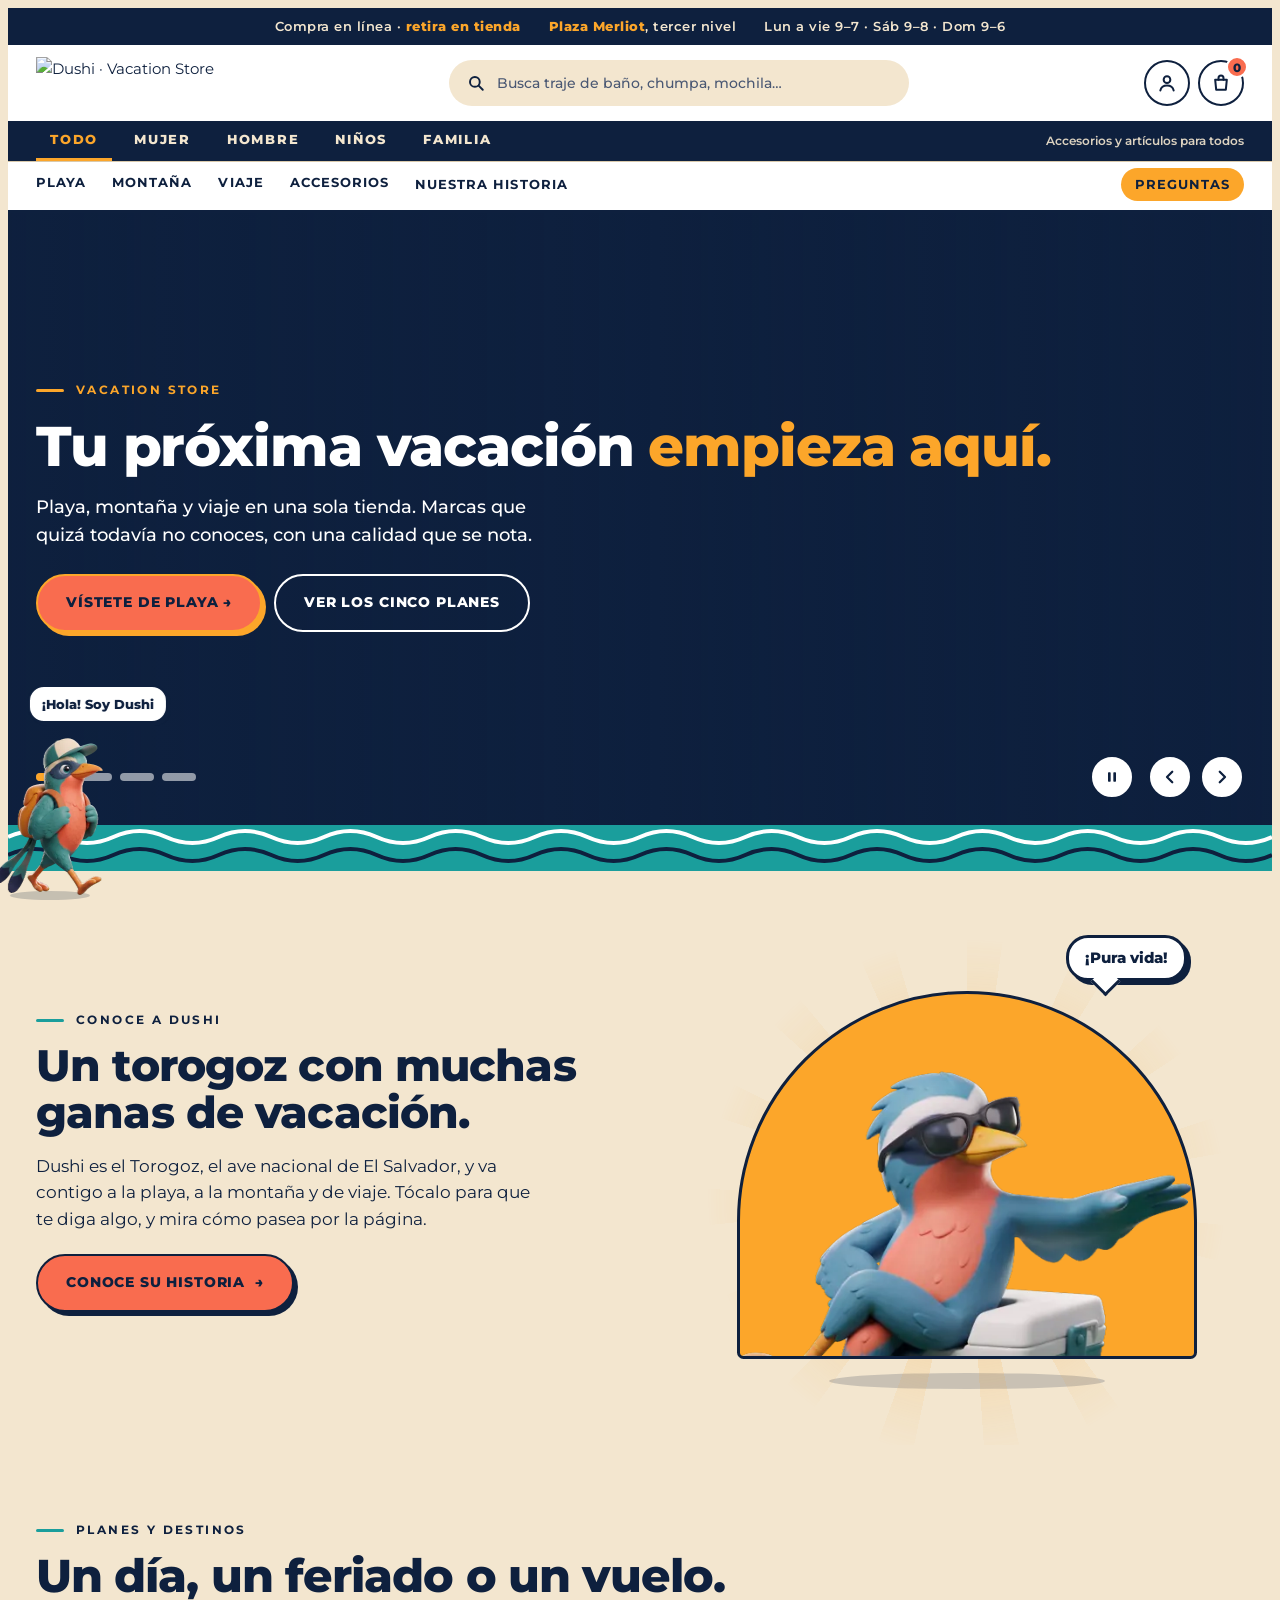
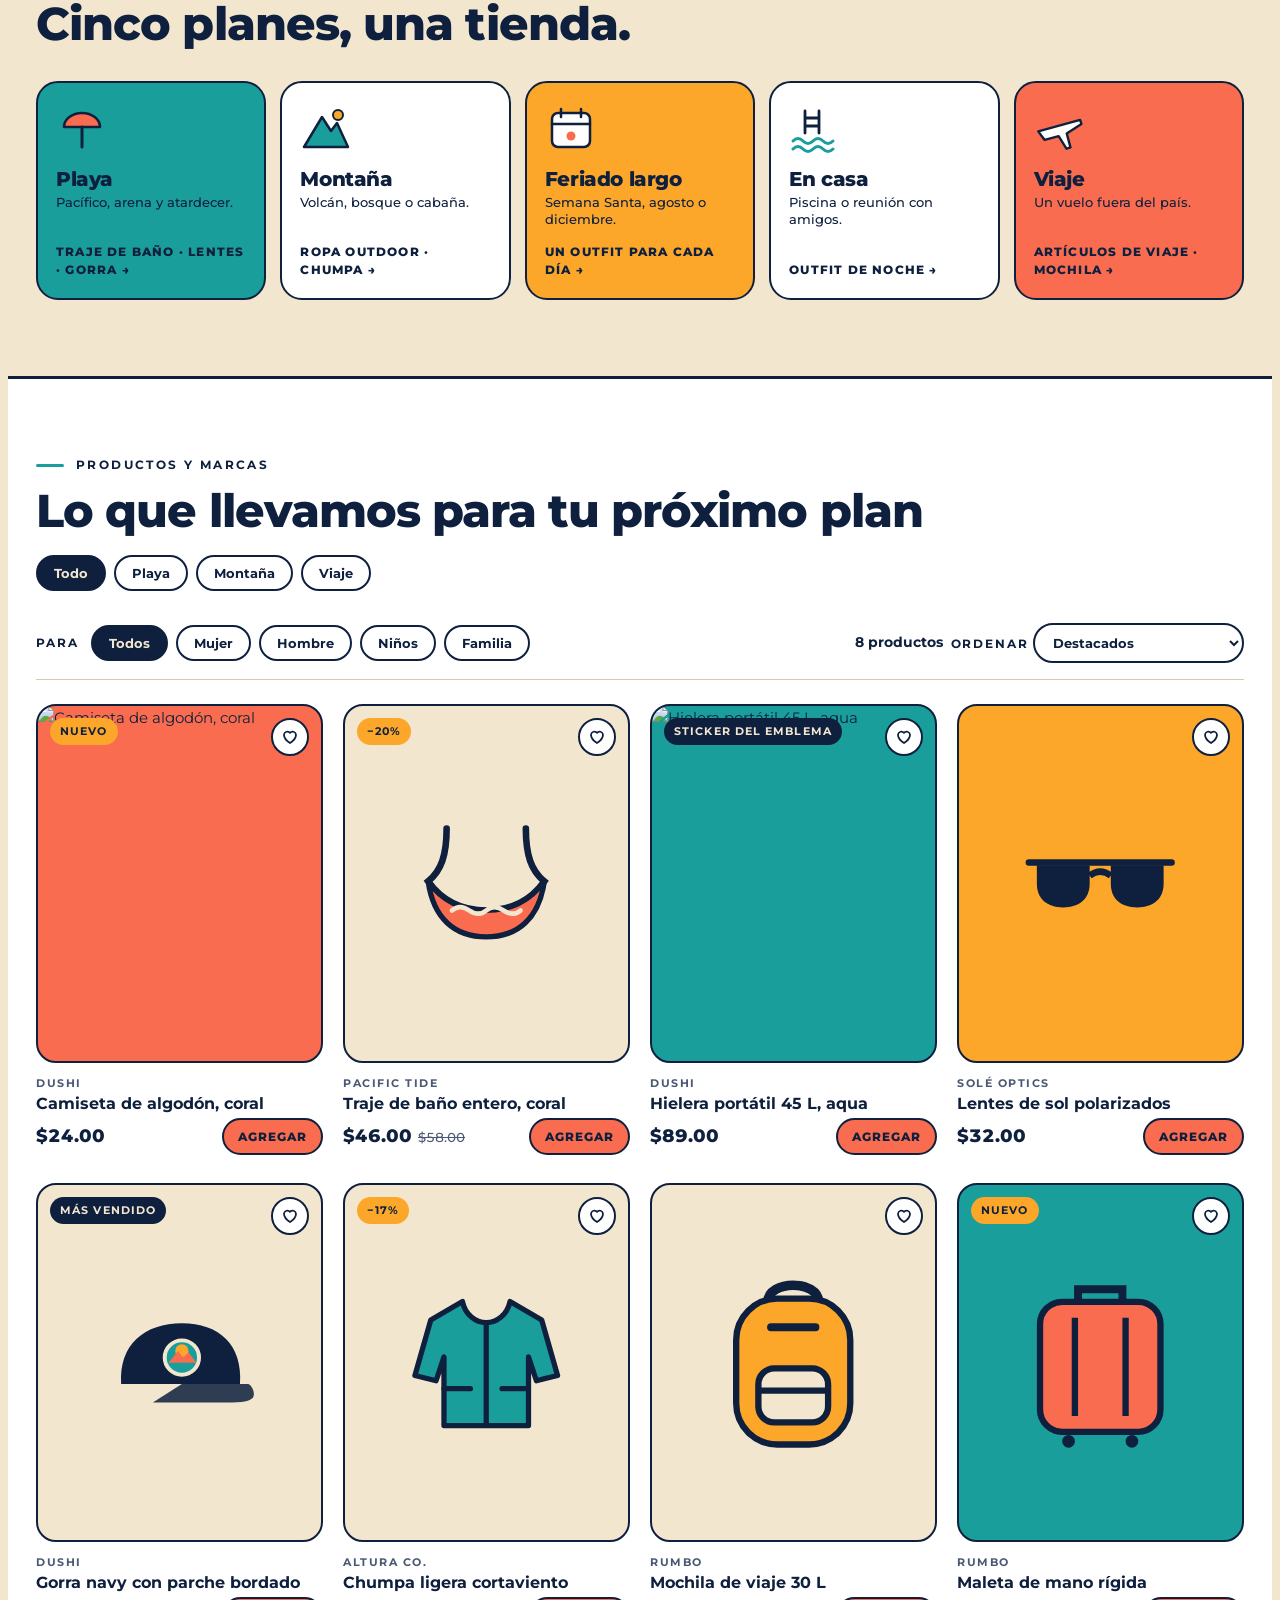
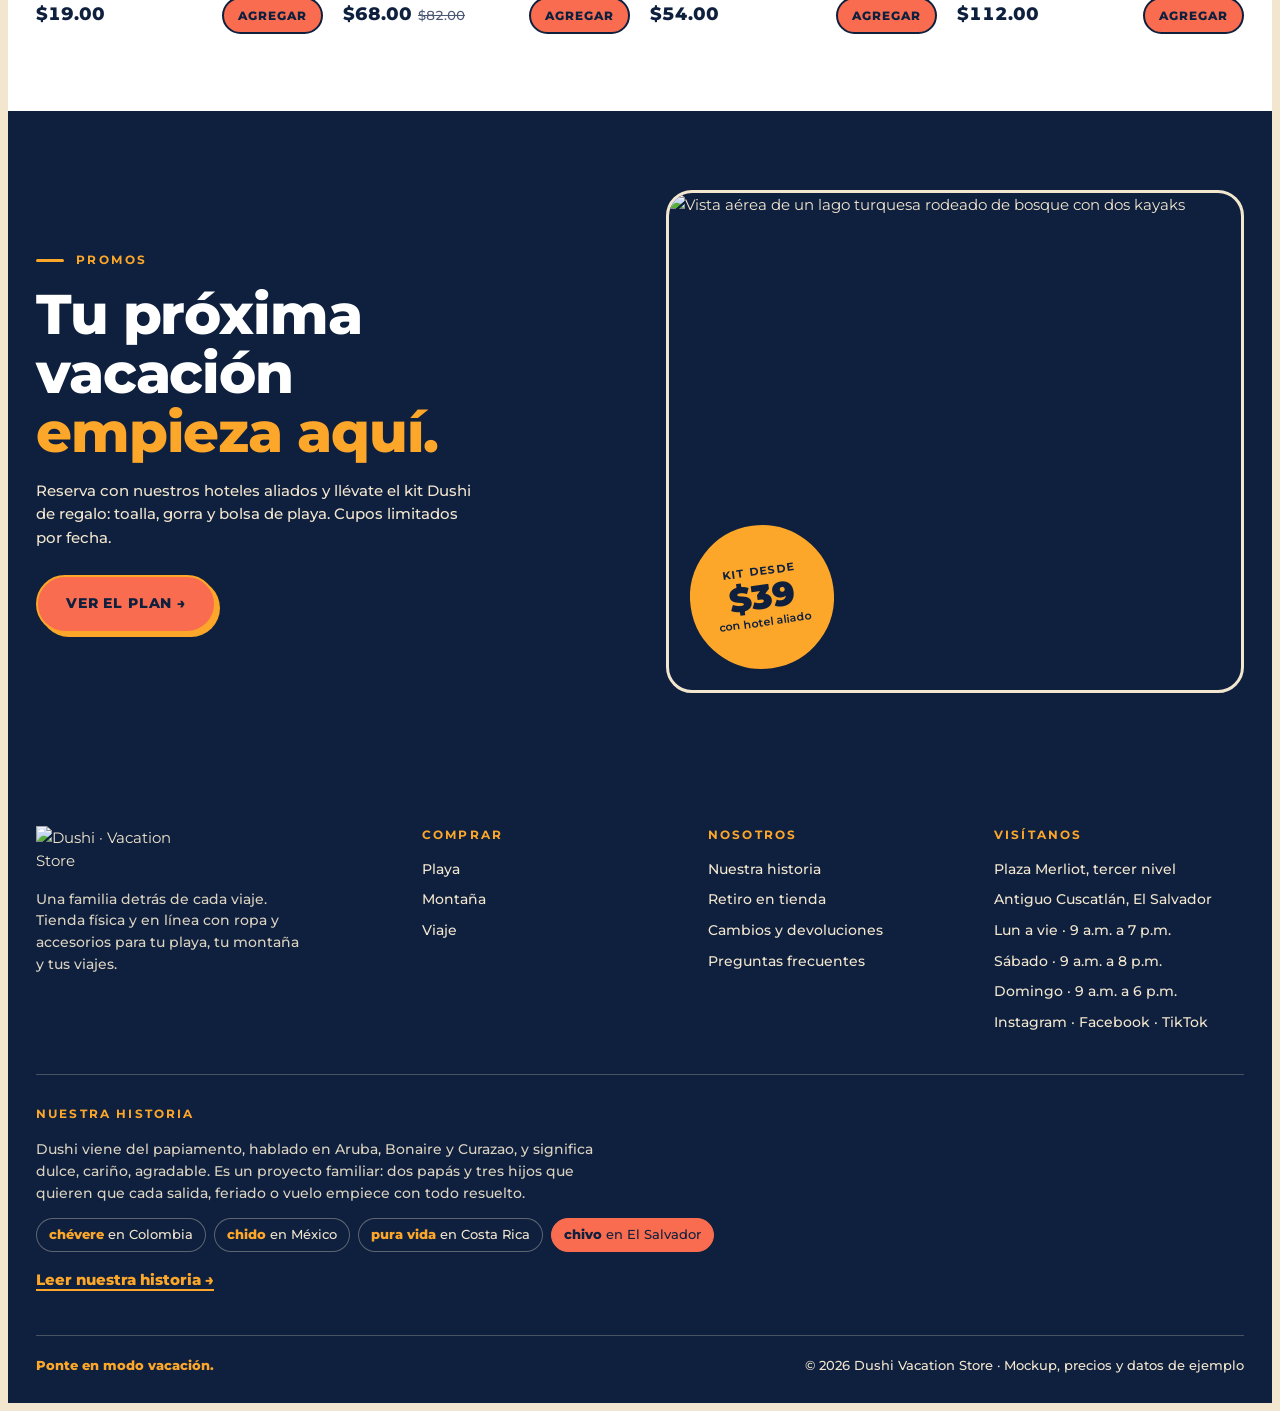
==== commit 8c5c667e: "Dushi en 3D (Higgsfield): caminata, pulgar y vuelo animados en 1080p con chroma key Co-Authored-By: " ====
--- a/index.html
+++ b/index.html
@@ -95,7 +95,7 @@
   <div class="mstage">
     <div class="sunrays" aria-hidden="true"></div>
     <div class="bubble" id="bubble" role="status" aria-live="polite">¡Pura vida!</div>
-    <button type="button" class="mbird" id="mbird" aria-label="Dushi el Torogoz sentado en una hielera, con lentes de sol, levantando el pulgar. Tócalo para que te diga algo"><canvas class="dz" width="300" height="255" data-sheet="assets/dushi-pulgar-sheet.webp" data-frames="61" data-cols="10" aria-hidden="true"></canvas></button>
+    <button type="button" class="mbird" id="mbird" aria-label="Dushi el Torogoz sentado en una hielera, con lentes de sol, levantando el pulgar. Tócalo para que te diga algo"><canvas class="dz" width="520" height="330" data-sheet="assets/dushi3d-pulgar.webp" data-frames="50" data-cols="8" aria-hidden="true"></canvas></button>
     <div class="mshadow" aria-hidden="true"></div>
   </div>
 </div>
--- a/assets/style.css
+++ b/assets/style.css
@@ -502,21 +502,24 @@
 @media(max-width:800px){.mgrid{grid-template-columns:1fr}.mstage{order:-1;max-width:340px}.mtxt{text-align:left}}
 @media(prefers-reduced-motion:reduce){.mbird,.mshadow,.sunrays,.bubble{animation:none!important}}
 /* Dushi en la hielera: pulgar que se levanta */
-.dz{position:absolute;left:50%;bottom:9%;width:104%;height:auto;aspect-ratio:300/255;transform:translateX(-47%);display:block}
+.dz{position:absolute;left:0;bottom:0;width:100%;height:auto;aspect-ratio:520/330;display:block}
+.mbird,.tzf .frame{aspect-ratio:1/.8!important}
 #dwalk{position:fixed;left:0;bottom:0;z-index:60;width:0;height:0;pointer-events:none}
-#dwalk .dw{position:absolute;left:0;bottom:0;width:104px;pointer-events:auto;cursor:pointer;background:none;border:0;padding:0;will-change:transform;-webkit-tap-highlight-color:transparent}
+#dwalk .dw{position:absolute;left:0;bottom:0;width:120px;pointer-events:auto;cursor:pointer;background:none;border:0;padding:0;will-change:transform;-webkit-tap-highlight-color:transparent}
 #dwalk .dw:focus-visible{outline:3px solid var(--navy);outline-offset:3px;border-radius:12px}
-#dwalk .fly{display:none;width:100%;height:auto;transform-origin:50% 100%}
-#dwalk .wsp{display:block;width:100%;aspect-ratio:213/293;overflow:hidden}
-#dwalk .wsp img{display:block;width:1500%;height:100%;max-width:none;animation:sprite 1.25s steps(15) infinite}
+#dwalk .wsp,#dwalk .fsp{display:block;width:100%;overflow:hidden}
+#dwalk .wsp{aspect-ratio:240/330}
+#dwalk .fsp{display:none;aspect-ratio:200/160;width:128%;margin-left:-14%}
+#dwalk .wsp img{display:block;width:3200%;height:100%;max-width:none;animation:sprite 2.67s steps(32) infinite}
+#dwalk .fsp img{display:block;width:4000%;height:100%;max-width:none;animation:sprite 1.667s steps(40) infinite}
 @keyframes sprite{to{transform:translateX(-100%)}}
 #dwalk .dw.fly .wsp{display:none}
-#dwalk .dw.fly .fly{display:block;animation:flap .32s ease-in-out infinite}
+#dwalk .dw.fly .fsp{display:block}
 #dwalk .dw.hop{animation:hopw .6s cubic-bezier(.3,1.6,.5,1)}
 @keyframes flap{0%,100%{transform:translateY(0) rotate(-8deg) scale(1,1)}50%{transform:translateY(-9px) rotate(-14deg) scale(1.04,.94)}}
 @keyframes hopw{0%,100%{margin-bottom:0}35%{margin-bottom:24px}}
 #dwalk .dsay{position:absolute;left:0;bottom:0;white-space:nowrap;background:#fff;color:var(--navy);border:2.5px solid var(--navy);border-radius:16px;padding:7px 12px;font-weight:800;font-size:13px;box-shadow:3px 3px 0 var(--navy);opacity:0;pointer-events:none;transition:opacity .2s;will-change:transform}
 #dwalk .dsay.on{opacity:1}
-#dwalk .dshadow{position:absolute;left:0;bottom:0;width:70px;height:9px;border-radius:50%;background:rgba(14,32,62,.22);will-change:transform;transition:opacity .2s}
-@media(max-width:700px){#dwalk .dw{width:76px}#dwalk .dshadow{width:50px}}
+#dwalk .dshadow{position:absolute;left:0;bottom:0;width:80px;height:9px;border-radius:50%;background:rgba(14,32,62,.22);will-change:transform;transition:opacity .2s}
+@media(max-width:700px){#dwalk .dw{width:88px}#dwalk .dshadow{width:50px}}
 @media(prefers-reduced-motion:reduce){#dwalk{display:none}}
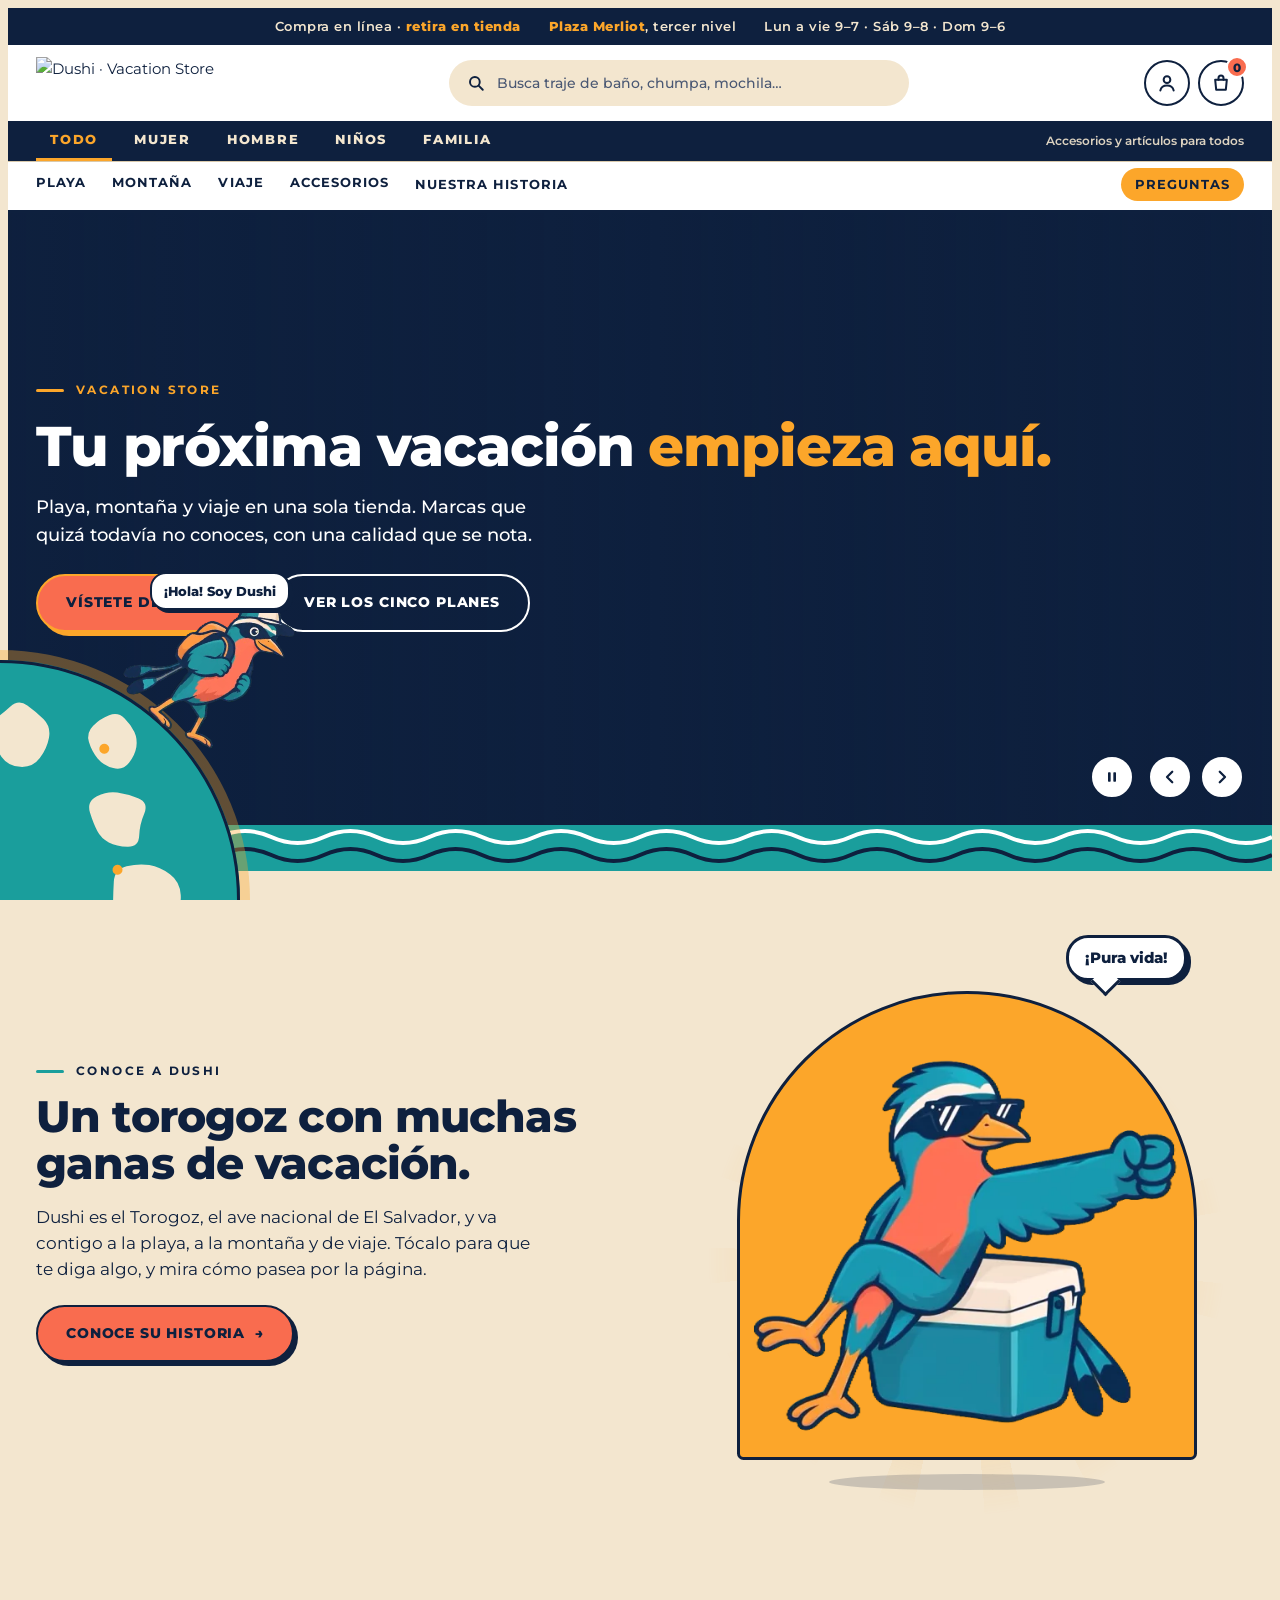
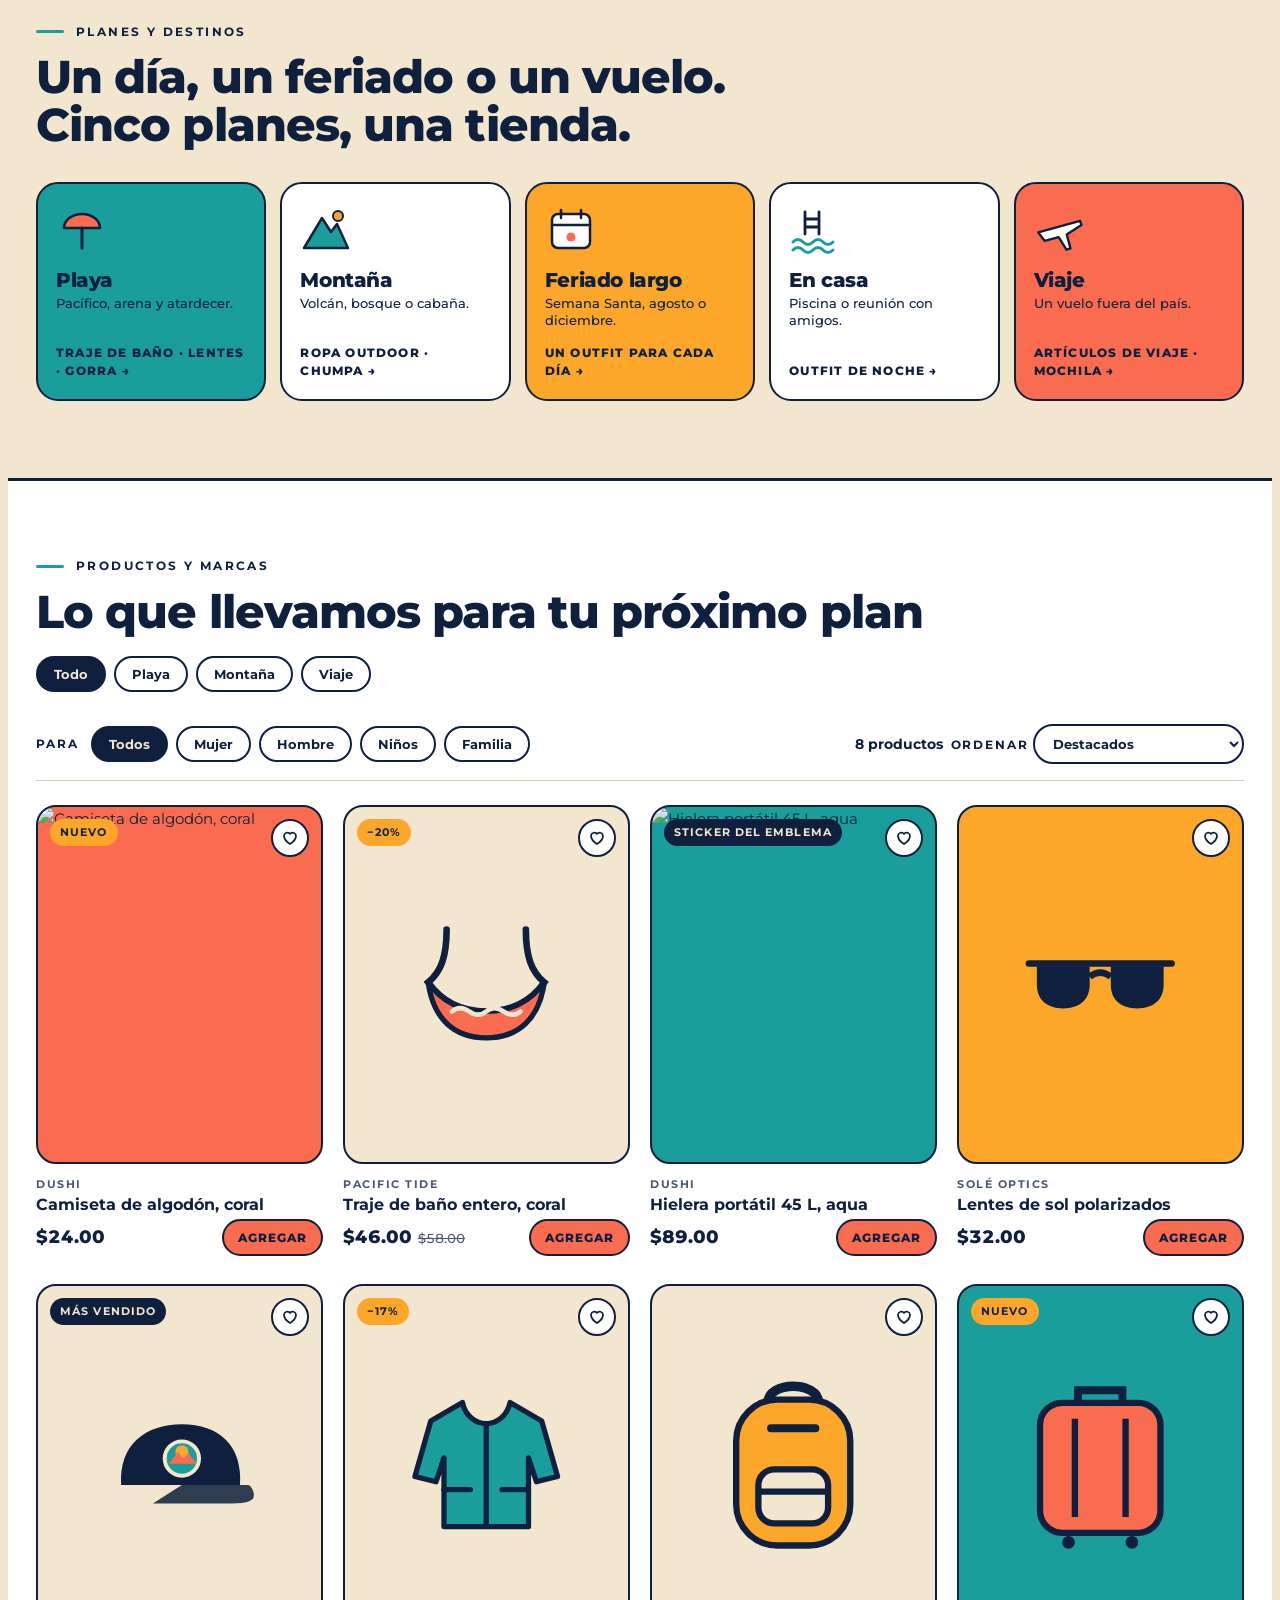
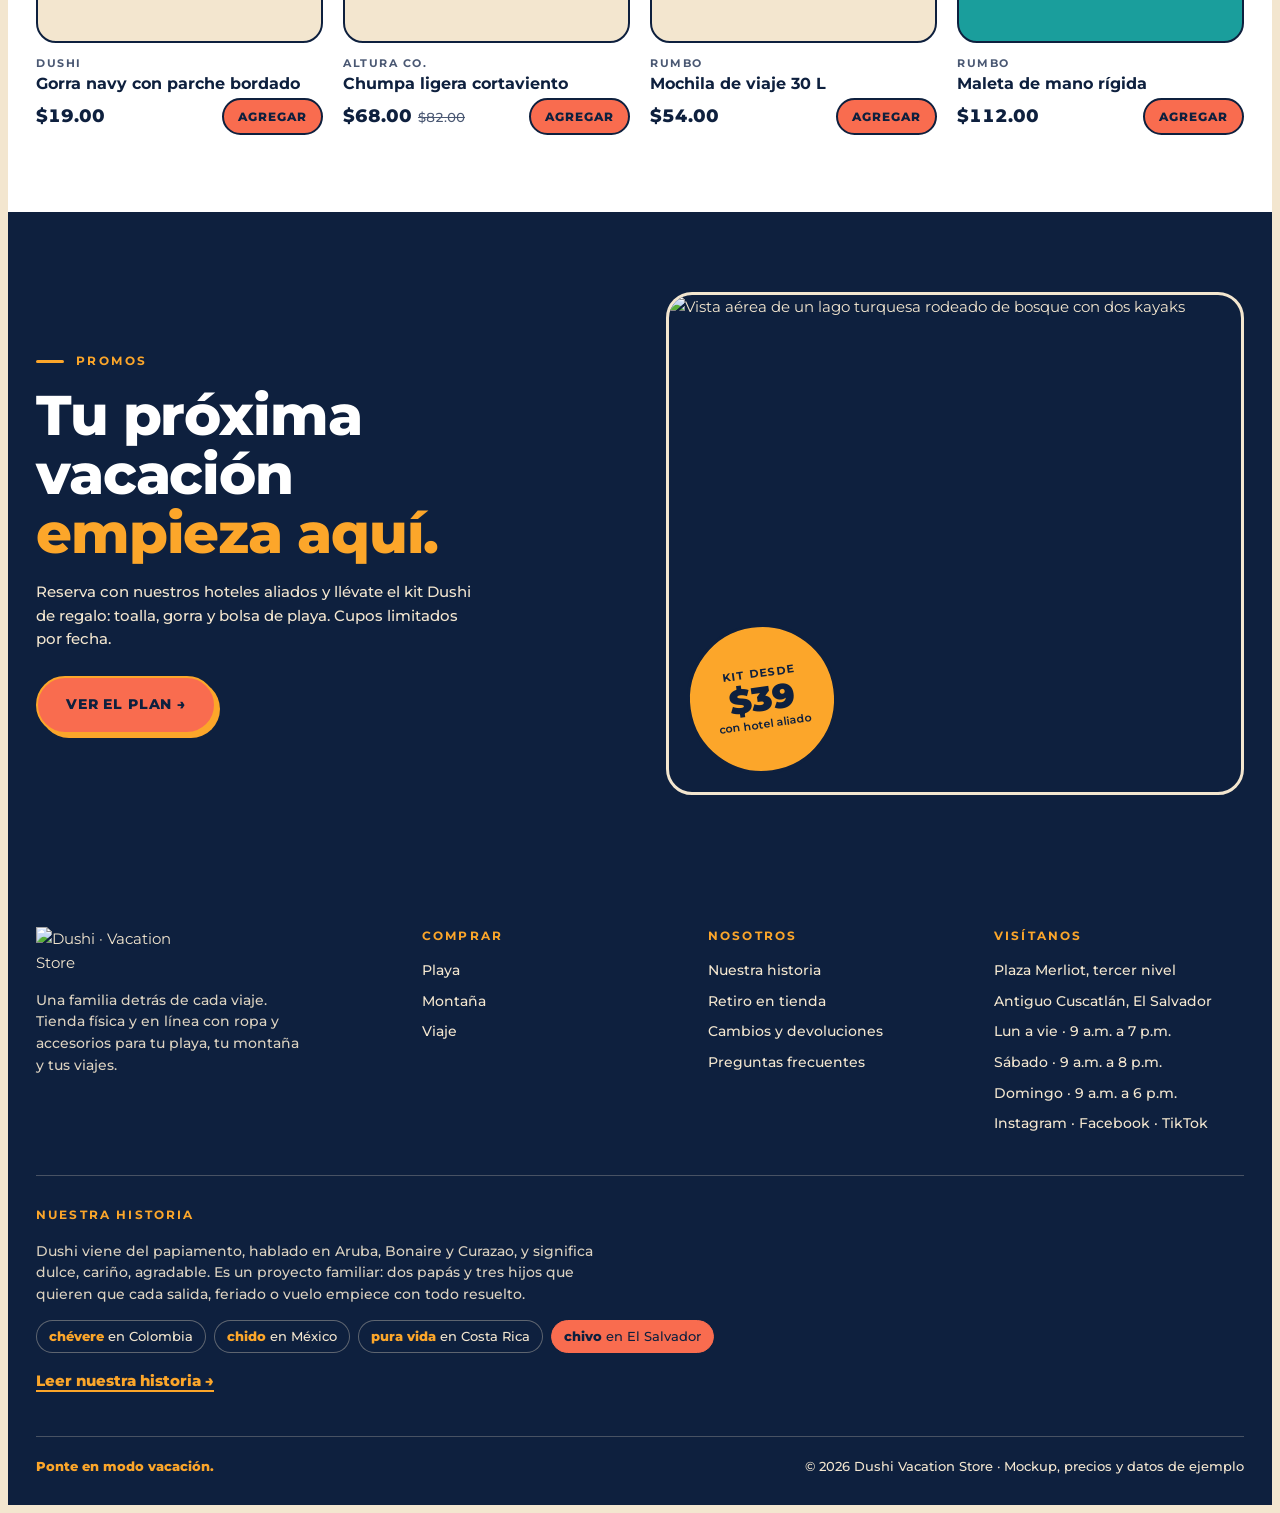
==== commit ed8df4ff: "Dushi en 2D de alta calidad: camina sobre un mundo en la esquina inferior izquierda; pulgar en 2D ní" ====
--- a/index.html
+++ b/index.html
@@ -95,7 +95,7 @@
   <div class="mstage">
     <div class="sunrays" aria-hidden="true"></div>
     <div class="bubble" id="bubble" role="status" aria-live="polite">¡Pura vida!</div>
-    <button type="button" class="mbird" id="mbird" aria-label="Dushi el Torogoz sentado en una hielera, con lentes de sol, levantando el pulgar. Tócalo para que te diga algo"><canvas class="dz" width="520" height="330" data-sheet="assets/dushi3d-pulgar.webp" data-frames="50" data-cols="8" aria-hidden="true"></canvas></button>
+    <button type="button" class="mbird" id="mbird" aria-label="Dushi el Torogoz sentado en una hielera, con lentes de sol, levantando el pulgar. Tócalo para que te diga algo"><canvas class="dz" width="520" height="454" data-sheet="assets/dushi-pulgar.webp" data-frames="53" data-cols="8" aria-hidden="true"></canvas></button>
     <div class="mshadow" aria-hidden="true"></div>
   </div>
 </div>
--- a/assets/style.css
+++ b/assets/style.css
@@ -502,24 +502,19 @@
 @media(max-width:800px){.mgrid{grid-template-columns:1fr}.mstage{order:-1;max-width:340px}.mtxt{text-align:left}}
 @media(prefers-reduced-motion:reduce){.mbird,.mshadow,.sunrays,.bubble{animation:none!important}}
 /* Dushi en la hielera: pulgar que se levanta */
-.dz{position:absolute;left:0;bottom:0;width:100%;height:auto;aspect-ratio:520/330;display:block}
-.mbird,.tzf .frame{aspect-ratio:1/.8!important}
-#dwalk{position:fixed;left:0;bottom:0;z-index:60;width:0;height:0;pointer-events:none}
-#dwalk .dw{position:absolute;left:0;bottom:0;width:120px;pointer-events:auto;cursor:pointer;background:none;border:0;padding:0;will-change:transform;-webkit-tap-highlight-color:transparent}
-#dwalk .dw:focus-visible{outline:3px solid var(--navy);outline-offset:3px;border-radius:12px}
-#dwalk .wsp,#dwalk .fsp{display:block;width:100%;overflow:hidden}
-#dwalk .wsp{aspect-ratio:240/330}
-#dwalk .fsp{display:none;aspect-ratio:200/160;width:128%;margin-left:-14%}
-#dwalk .wsp img{display:block;width:3200%;height:100%;max-width:none;animation:sprite 2.67s steps(32) infinite}
-#dwalk .fsp img{display:block;width:4000%;height:100%;max-width:none;animation:sprite 1.667s steps(40) infinite}
+.dz{position:absolute;left:2%;bottom:5%;width:96%;height:auto;aspect-ratio:520/454;display:block}
+/* Mundo en la esquina con Dushi caminando */
+#dworld{position:fixed;left:0;bottom:0;z-index:60;width:254px;height:254px;pointer-events:none;--s:1}
+#dworld .wsvg{position:absolute;left:0;bottom:0;width:100%;height:100%;display:block}
+#dworld .dw{position:absolute;left:calc(155px - 62px);bottom:176px;width:124px;pointer-events:auto;cursor:pointer;background:none;border:0;padding:0;transform:rotate(40deg);transform-origin:50% 100%;-webkit-tap-highlight-color:transparent}
+#dworld .dw:focus-visible{outline:3px solid var(--navy);outline-offset:3px;border-radius:12px}
+#dworld .wsp{display:block;width:100%;aspect-ratio:240/328;overflow:hidden}
+#dworld .wsp img{display:block;width:1300%;height:100%;max-width:none;animation:sprite 1.083s steps(13) infinite}
 @keyframes sprite{to{transform:translateX(-100%)}}
-#dwalk .dw.fly .wsp{display:none}
-#dwalk .dw.fly .fsp{display:block}
-#dwalk .dw.hop{animation:hopw .6s cubic-bezier(.3,1.6,.5,1)}
-@keyframes flap{0%,100%{transform:translateY(0) rotate(-8deg) scale(1,1)}50%{transform:translateY(-9px) rotate(-14deg) scale(1.04,.94)}}
-@keyframes hopw{0%,100%{margin-bottom:0}35%{margin-bottom:24px}}
-#dwalk .dsay{position:absolute;left:0;bottom:0;white-space:nowrap;background:#fff;color:var(--navy);border:2.5px solid var(--navy);border-radius:16px;padding:7px 12px;font-weight:800;font-size:13px;box-shadow:3px 3px 0 var(--navy);opacity:0;pointer-events:none;transition:opacity .2s;will-change:transform}
-#dwalk .dsay.on{opacity:1}
-#dwalk .dshadow{position:absolute;left:0;bottom:0;width:80px;height:9px;border-radius:50%;background:rgba(14,32,62,.22);will-change:transform;transition:opacity .2s}
-@media(max-width:700px){#dwalk .dw{width:88px}#dwalk .dshadow{width:50px}}
-@media(prefers-reduced-motion:reduce){#dwalk{display:none}}
+#dworld.still .wsp img{animation:none}
+#dworld .dw.hop{animation:hopw .6s cubic-bezier(.3,1.6,.5,1)}
+@keyframes hopw{0%,100%{margin-bottom:0}35%{margin-bottom:22px}}
+#dworld .dsay{position:absolute;left:150px;bottom:290px;white-space:nowrap;background:#fff;color:var(--navy);border:2.5px solid var(--navy);border-radius:16px;padding:7px 12px;font-weight:800;font-size:13px;box-shadow:3px 3px 0 var(--navy);opacity:0;pointer-events:none;transition:opacity .2s}
+#dworld .dsay.on{opacity:1}
+@media(max-width:700px){#dworld{width:170px;height:170px}#dworld .wsvg{width:170px;height:170px}#dworld .dw{left:calc(104px - 42px);bottom:118px;width:84px}#dworld .dsay{left:100px;bottom:200px;font-size:12px}}
+@media print{#dworld{display:none}}
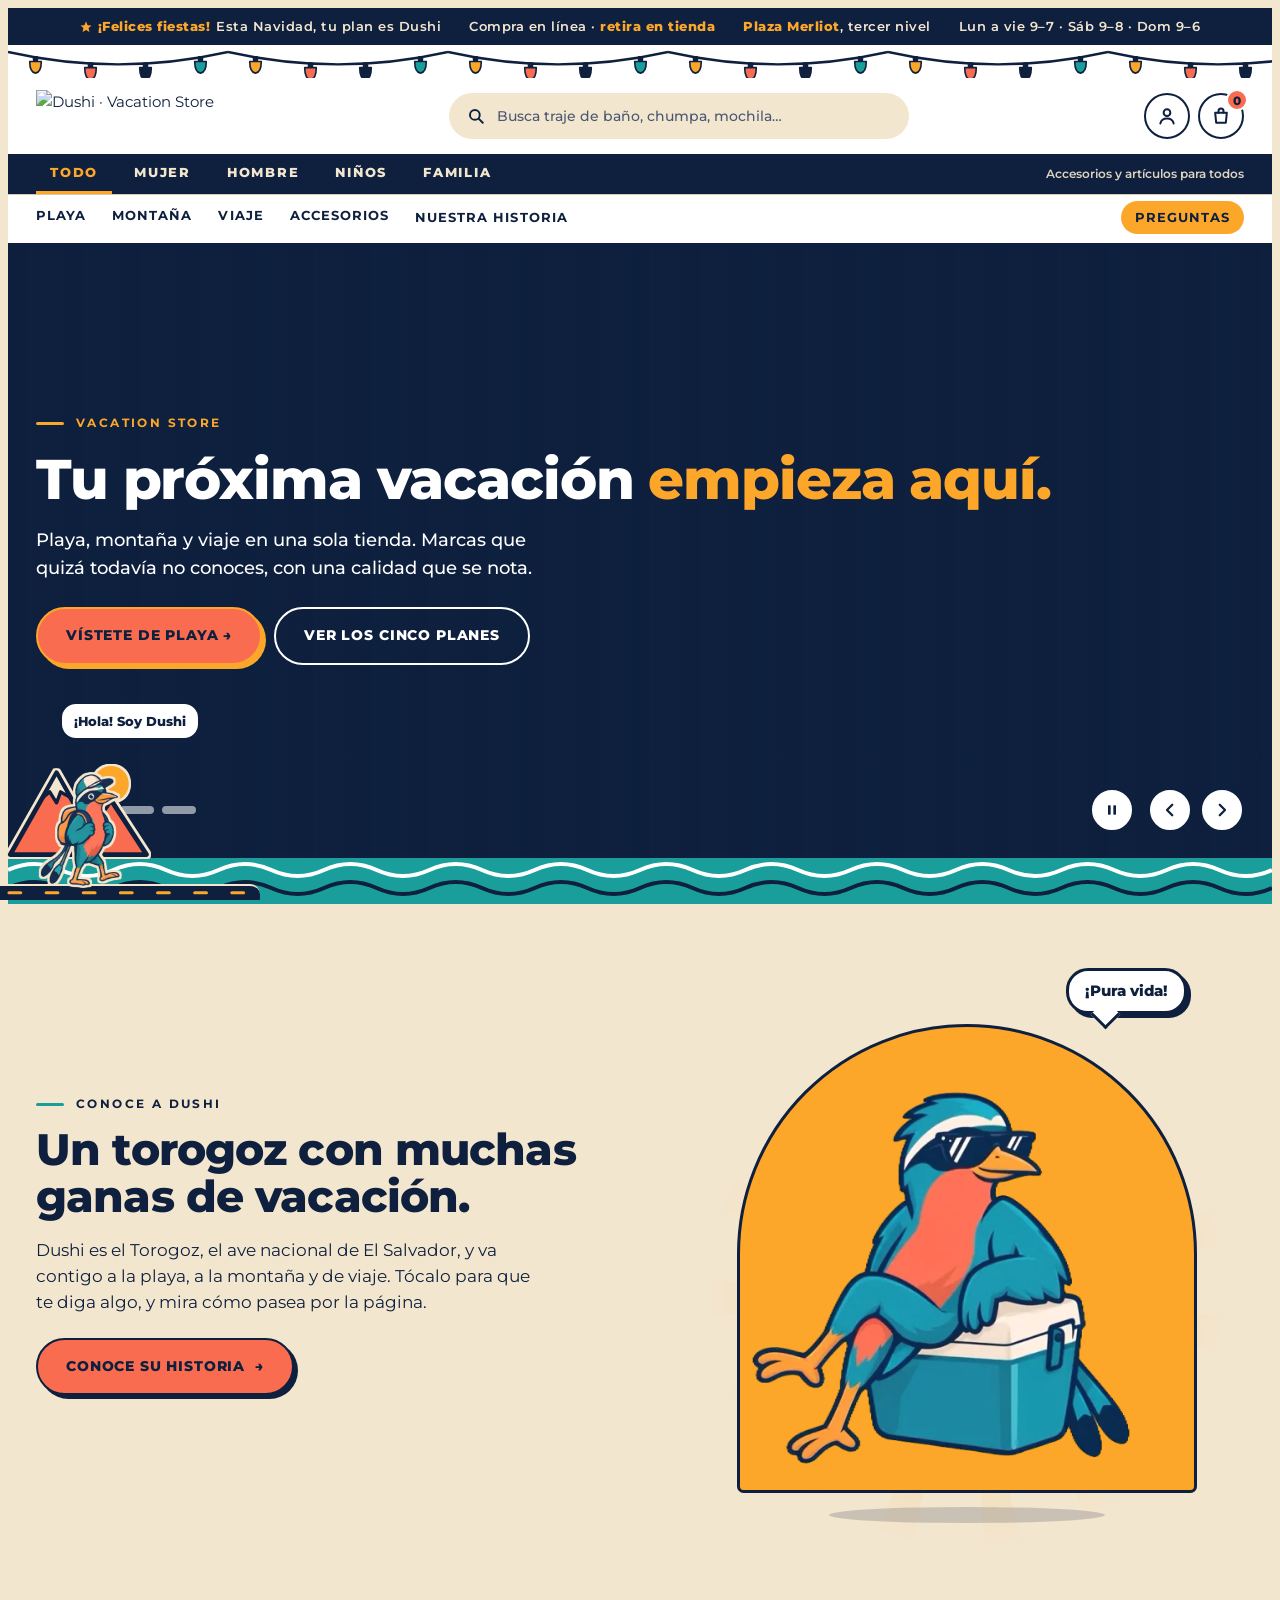
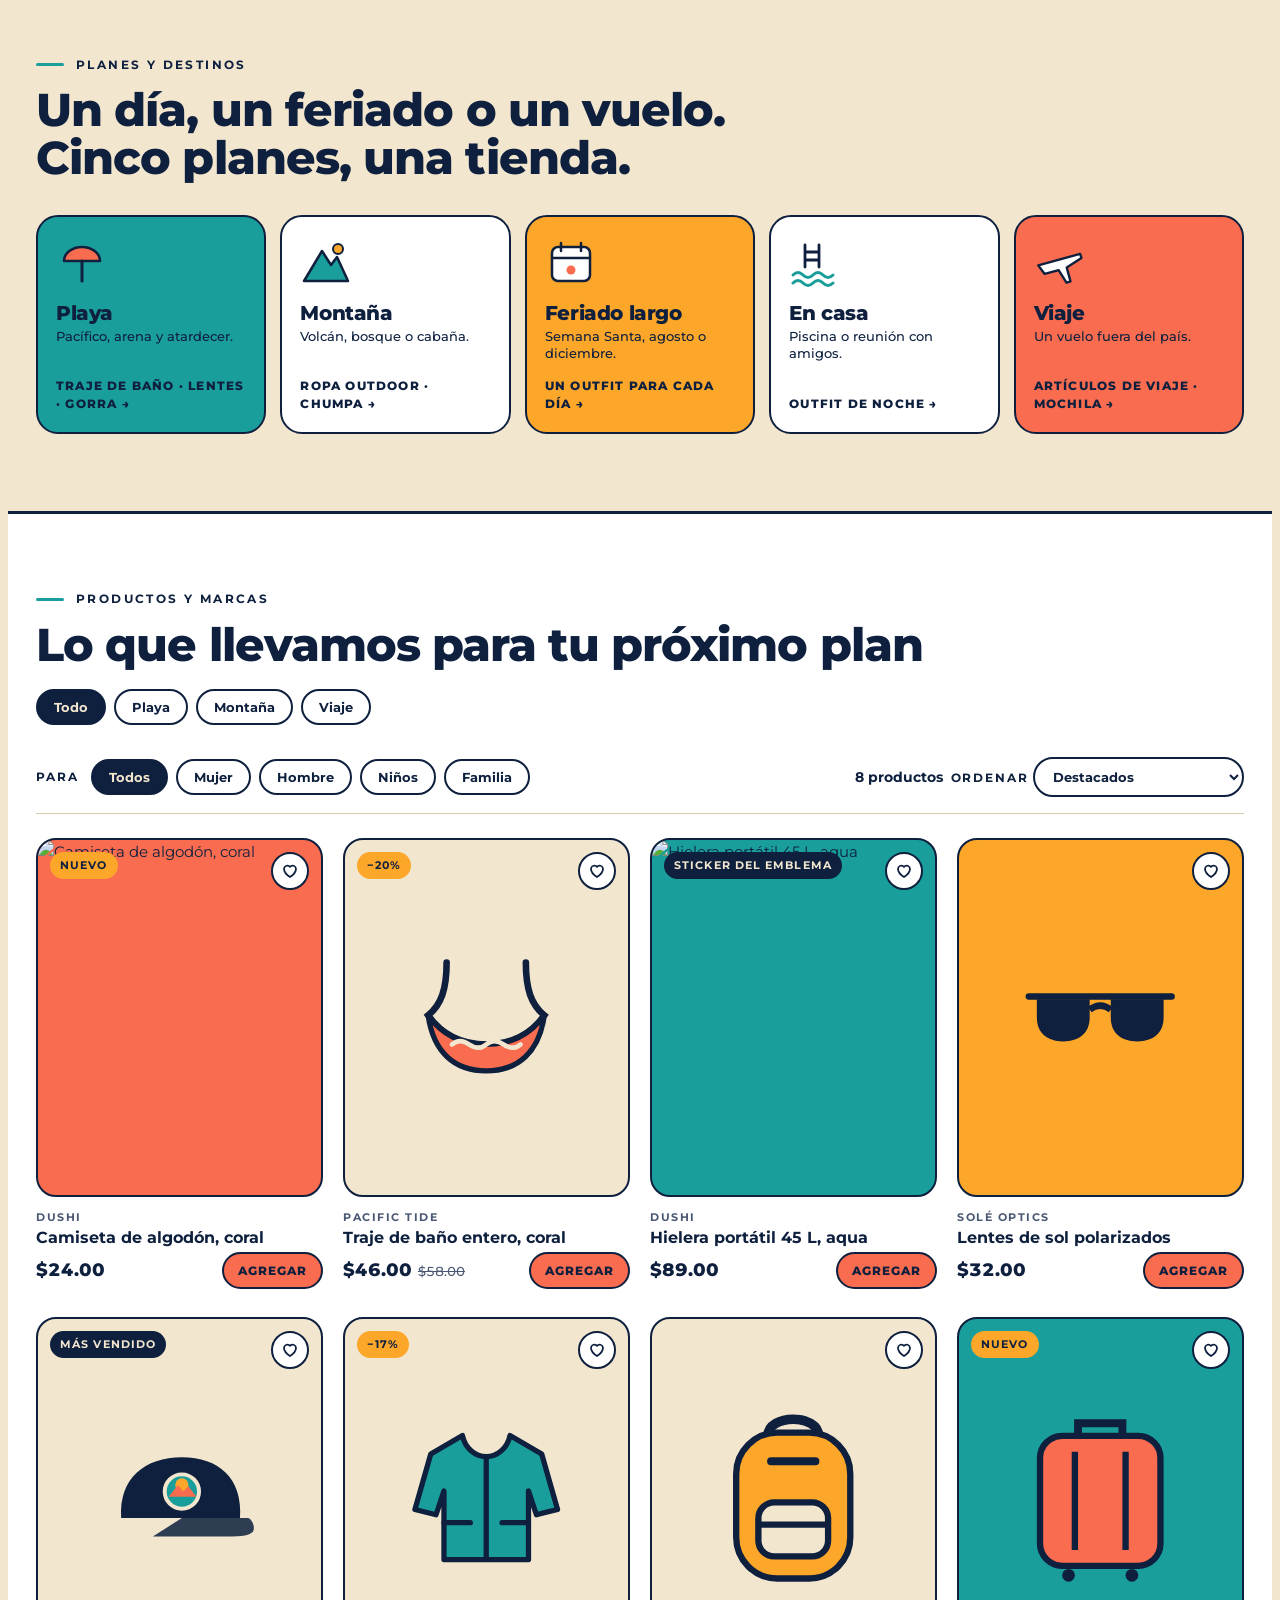
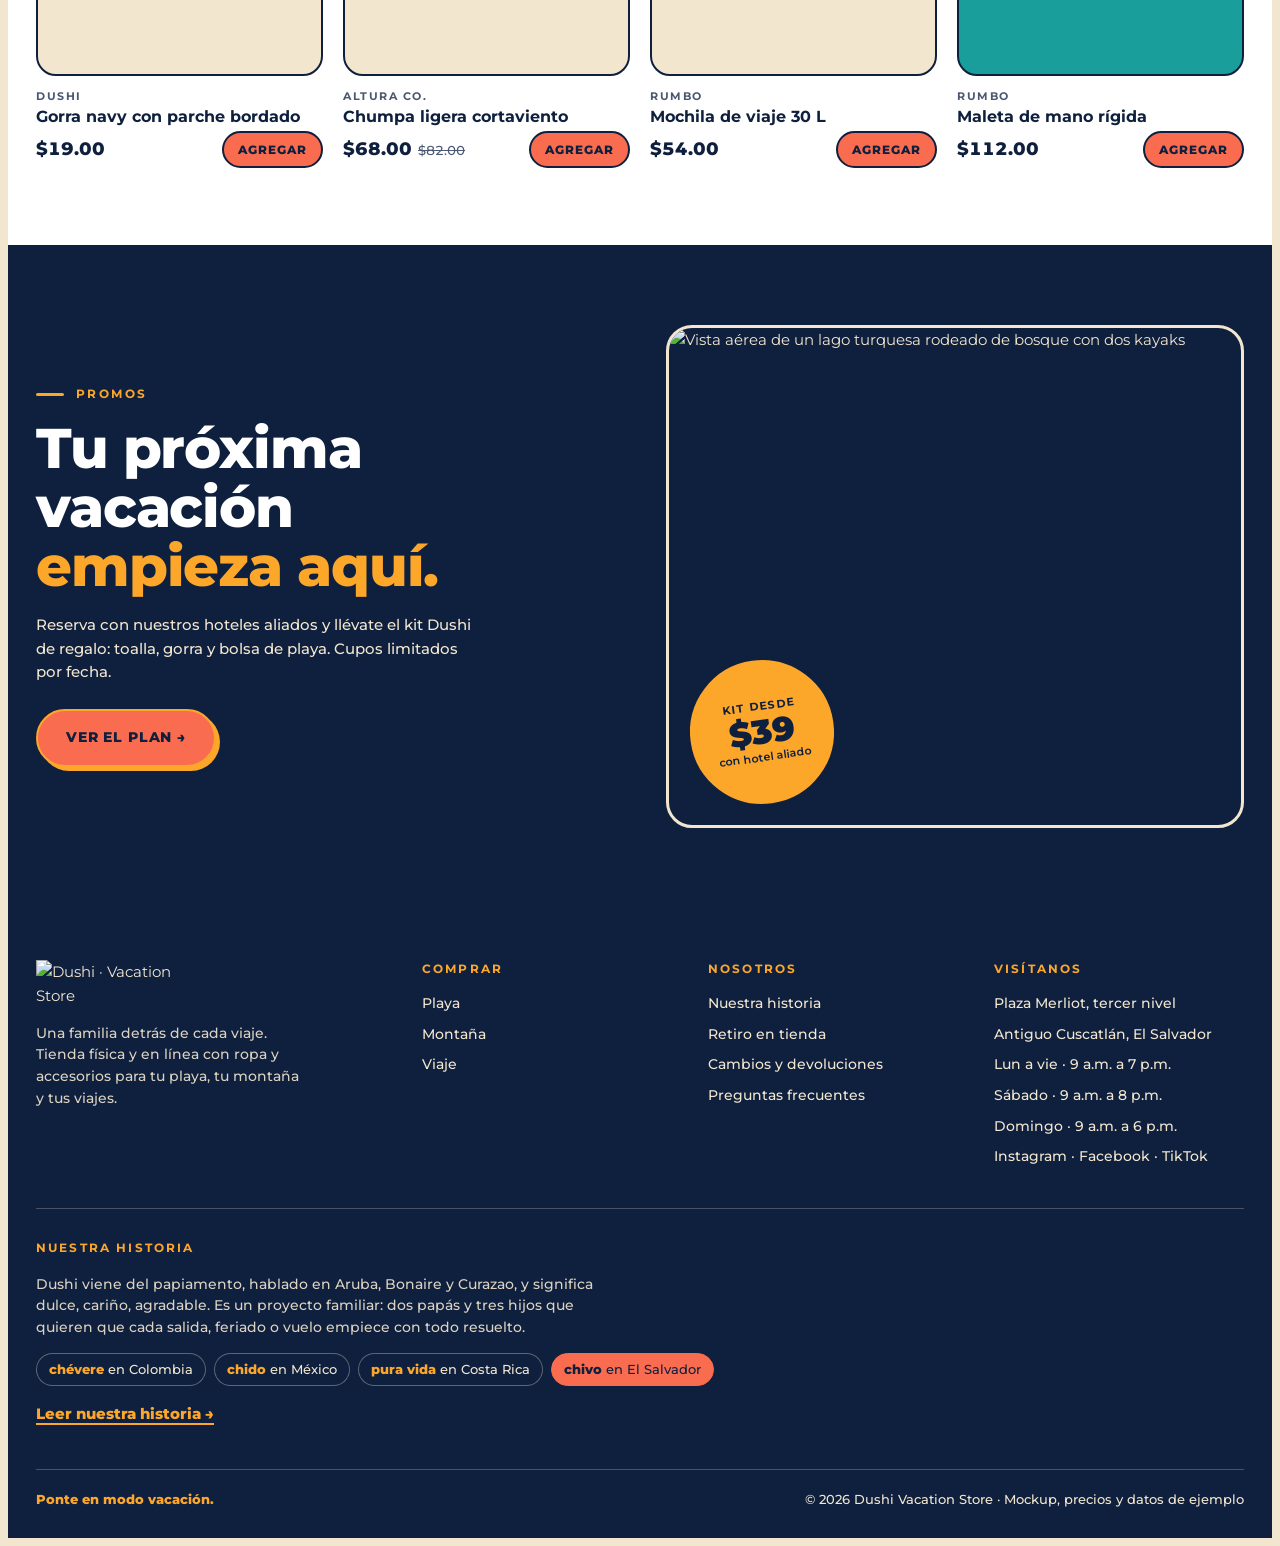
==== commit bee1eb2e: "Encabezado navideño: guirnalda de luces en colores de marca y mensaje de fiestas (sin nieve) Co-Auth" ====
--- a/index.html
+++ b/index.html
@@ -6,7 +6,7 @@
 <link rel="stylesheet" href="https://fonts.googleapis.com/css2?family=Montserrat:wght@400;500;600;700;800;900&display=swap">
 <link rel="stylesheet" href="assets/style.css">
 <script>document.documentElement.classList.add("js")</script></head><body>
-<div class="promo"><div class="wrap"><span>Compra en línea · <b>retira en tienda</b></span><span><b>Plaza Merliot</b>, tercer nivel</span><span>Lun a vie 9–7 · Sáb 9–8 · Dom 9–6</span></div></div>
+<div class="promo"><div class="wrap"><span class="xm"><svg width="12" height="12" viewBox="0 0 24 24" aria-hidden="true"><path d="M12 1l3.2 7.3 7.8.7-5.9 5.2 1.8 7.8L12 18l-6.9 4 1.8-7.8L1 9l7.8-.7z" fill="#FCA62A"/></svg> <b>¡Felices fiestas!</b> Esta Navidad, tu plan es Dushi</span><span>Compra en línea · <b>retira en tienda</b></span><span><b>Plaza Merliot</b>, tercer nivel</span><span>Lun a vie 9–7 · Sáb 9–8 · Dom 9–6</span></div></div>
 
 <header>
   <div class="wrap">
--- a/assets/style.css
+++ b/assets/style.css
@@ -503,18 +503,67 @@
 @media(prefers-reduced-motion:reduce){.mbird,.mshadow,.sunrays,.bubble{animation:none!important}}
 /* Dushi en la hielera: pulgar que se levanta */
 .dz{position:absolute;left:2%;bottom:5%;width:96%;height:auto;aspect-ratio:520/454;display:block}
-/* Mundo en la esquina con Dushi caminando */
-#dworld{position:fixed;left:0;bottom:0;z-index:60;width:254px;height:254px;pointer-events:none;--s:1}
-#dworld .wsvg{position:absolute;left:0;bottom:0;width:100%;height:100%;display:block}
-#dworld .dw{position:absolute;left:calc(155px - 62px);bottom:176px;width:124px;pointer-events:auto;cursor:pointer;background:none;border:0;padding:0;transform:rotate(40deg);transform-origin:50% 100%;-webkit-tap-highlight-color:transparent}
-#dworld .dw:focus-visible{outline:3px solid var(--navy);outline-offset:3px;border-radius:12px}
+/* Dushi caminando por la calle, con un icono atrás (montaña / playa) */
+#dworld{position:fixed;left:0;bottom:0;z-index:60;width:280px;height:150px;pointer-events:none}
+#dworld .stage{position:absolute;inset:0}
+#dworld .road{position:absolute;left:0;bottom:0;width:260px;height:16px;background:#0E203E;border-top:2px solid #F3E6CF;box-sizing:border-box;border-radius:0 10px 0 0;overflow:hidden}
+#dworld .ly{position:absolute;left:0;top:0;height:100%;width:200%;animation:scroll var(--d) linear infinite}
+@keyframes scroll{to{transform:translateX(-50%)}}
+#dworld.still .ly{animation:none}
+#dworld .ic{position:absolute;left:2px;bottom:34px;width:150px;opacity:0;transform:scale(.8) translateY(8px);transform-origin:50% 100%;transition:opacity .6s ease,transform .6s cubic-bezier(.3,1.4,.5,1)}
+#dworld .ic.on{opacity:1;transform:none}
+#dworld .ic svg{display:block;width:100%;height:auto;filter:drop-shadow(2px 0 0 #F3E6CF) drop-shadow(-2px 0 0 #F3E6CF) drop-shadow(0 2px 0 #F3E6CF) drop-shadow(0 -2px 0 #F3E6CF)}
+#dworld .dw{position:absolute;left:38px;bottom:12px;width:84px;pointer-events:auto;cursor:pointer;background:none;border:0;padding:0;-webkit-tap-highlight-color:transparent}
+#dworld .dw:focus-visible{outline:3px solid #0E203E;outline-offset:3px;border-radius:12px}
 #dworld .wsp{display:block;width:100%;aspect-ratio:240/328;overflow:hidden}
+#dworld .dw{filter:drop-shadow(2px 0 0 #F3E6CF) drop-shadow(-2px 0 0 #F3E6CF) drop-shadow(0 2px 0 #F3E6CF) drop-shadow(0 -2px 0 #F3E6CF)}
 #dworld .wsp img{display:block;width:1300%;height:100%;max-width:none;animation:sprite 1.083s steps(13) infinite}
 @keyframes sprite{to{transform:translateX(-100%)}}
 #dworld.still .wsp img{animation:none}
 #dworld .dw.hop{animation:hopw .6s cubic-bezier(.3,1.6,.5,1)}
 @keyframes hopw{0%,100%{margin-bottom:0}35%{margin-bottom:22px}}
-#dworld .dsay{position:absolute;left:150px;bottom:290px;white-space:nowrap;background:#fff;color:var(--navy);border:2.5px solid var(--navy);border-radius:16px;padding:7px 12px;font-weight:800;font-size:13px;box-shadow:3px 3px 0 var(--navy);opacity:0;pointer-events:none;transition:opacity .2s}
+#dworld .dsay{position:absolute;left:60px;bottom:160px;white-space:nowrap;background:#fff;color:#0E203E;border:2.5px solid #0E203E;border-radius:16px;padding:7px 12px;font-weight:800;font-size:13px;box-shadow:3px 3px 0 #0E203E;opacity:0;pointer-events:none;transition:opacity .2s}
 #dworld .dsay.on{opacity:1}
-@media(max-width:700px){#dworld{width:170px;height:170px}#dworld .wsvg{width:170px;height:170px}#dworld .dw{left:calc(104px - 42px);bottom:118px;width:84px}#dworld .dsay{left:100px;bottom:200px;font-size:12px}}
+@media(max-width:700px){#dworld{width:210px;height:112px}#dworld .road{width:196px;height:12px}#dworld .ic{left:2px;bottom:24px;width:112px}#dworld .dw{left:28px;bottom:9px;width:62px}#dworld .dsay{left:40px;bottom:120px;font-size:12px}}
 @media print{#dworld{display:none}}
+#dworld .ic-b{left:34px}
+
+/* móvil: el texto del video va arriba para dejar ver el video */
+@media(max-width:760px){
+  .s-video{min-height:min(140vw,600px);align-items:start}
+  .s-video::after{background:linear-gradient(180deg,rgba(14,32,62,.88) 0%,rgba(14,32,62,.62) 42%,rgba(14,32,62,.05) 78%)}
+  .s-video .wrap{padding-block:26px 96px;align-items:start}
+  .s-video h1{font-size:clamp(28px,8vw,36px);margin-block:10px 12px}
+  .s-video p{display:none}
+  .s-video .btn{padding-block:12px}
+  .s-video .cta{gap:10px}
+}
+
+/* móvil: mascota más pequeña y discreta; se esconde mientras se hace scroll */
+#dworld{transition:transform .4s cubic-bezier(.3,1,.4,1)}
+@media(max-width:700px){
+  #dworld{width:160px;height:92px}
+  #dworld .road{width:150px;height:10px}
+  #dworld .ic{left:6px;bottom:18px;width:80px}
+  #dworld .ic.on{opacity:.6}
+  #dworld .dw{left:22px;bottom:7px;width:48px}
+  #dworld .dsay{left:24px;bottom:96px;font-size:11px;padding:5px 9px}
+  #dworld.away{transform:translateY(130%)}
+}
+
+/* ===== Navidad: guirnalda de luces (solo con html.xmas) ===== */
+.promo .xm{display:none}
+.xmas .promo .xm{display:inline-flex;align-items:center;gap:6px}
+.garland{display:none;position:relative;height:33px;overflow:hidden;pointer-events:none;transition:height .3s var(--ease)}
+.xmas .garland{display:block}
+.garland i{position:absolute;inset:0;background-repeat:repeat-x;background-position:0 0;background-size:220px 36px}
+.garland .gw{background-image:url("data:image/svg+xml;utf8,%3Csvg xmlns='http://www.w3.org/2000/svg' width='160' height='26' viewBox='0 0 160 26'%3E%3Cpath d='M0 5Q80 23 160 5' fill='none' stroke='%230E203E' stroke-width='1.8'/%3E%3C/svg%3E")}
+.garland .gb.a{background-image:url("data:image/svg+xml;utf8,%3Csvg xmlns='http://www.w3.org/2000/svg' width='160' height='26' viewBox='0 0 160 26'%3E%3Cg transform='translate(20 8.9)'%3E%3Crect x='-2' y='-1' width='4' height='4' rx='1' fill='%230E203E'/%3E%3Cpath d='M-4.2 3Q-4.2 11 0 11.5Q4.2 11 4.2 3Z' fill='%23FCA62A' stroke='%230E203E' stroke-width='1.2' stroke-linejoin='round'/%3E%3C/g%3E%3C/svg%3E")}
+.garland .gb.b{background-image:url("data:image/svg+xml;utf8,%3Csvg xmlns='http://www.w3.org/2000/svg' width='160' height='26' viewBox='0 0 160 26'%3E%3Cg transform='translate(60 13.4)'%3E%3Crect x='-2' y='-1' width='4' height='4' rx='1' fill='%230E203E'/%3E%3Cpath d='M-4.2 3Q-4.2 11 0 11.5Q4.2 11 4.2 3Z' fill='%23F96C4F' stroke='%230E203E' stroke-width='1.2' stroke-linejoin='round'/%3E%3C/g%3E%3C/svg%3E")}
+.garland .gb.c{background-image:url("data:image/svg+xml;utf8,%3Csvg xmlns='http://www.w3.org/2000/svg' width='160' height='26' viewBox='0 0 160 26'%3E%3Cg transform='translate(100 13.4)'%3E%3Crect x='-2' y='-1' width='4' height='4' rx='1' fill='%230E203E'/%3E%3Cpath d='M-4.2 3Q-4.2 11 0 11.5Q4.2 11 4.2 3Z' fill='%230E203E' stroke='%230E203E' stroke-width='1.2' stroke-linejoin='round'/%3E%3C/g%3E%3C/svg%3E")}
+.garland .gb.d{background-image:url("data:image/svg+xml;utf8,%3Csvg xmlns='http://www.w3.org/2000/svg' width='160' height='26' viewBox='0 0 160 26'%3E%3Cg transform='translate(140 8.9)'%3E%3Crect x='-2' y='-1' width='4' height='4' rx='1' fill='%230E203E'/%3E%3Cpath d='M-4.2 3Q-4.2 11 0 11.5Q4.2 11 4.2 3Z' fill='%231A9E9C' stroke='%230E203E' stroke-width='1.2' stroke-linejoin='round'/%3E%3C/g%3E%3C/svg%3E")}
+.garland .gb{animation:twinkle 2.4s ease-in-out infinite}
+.garland .gb.b{animation-delay:.6s}.garland .gb.c{animation-delay:1.2s}.garland .gb.d{animation-delay:1.8s}
+@keyframes twinkle{0%,100%{opacity:1}50%{opacity:.55}}
+.xmas header.stuck .garland{height:0}
+@media(prefers-reduced-motion:reduce){.garland .gb{animation:none}}
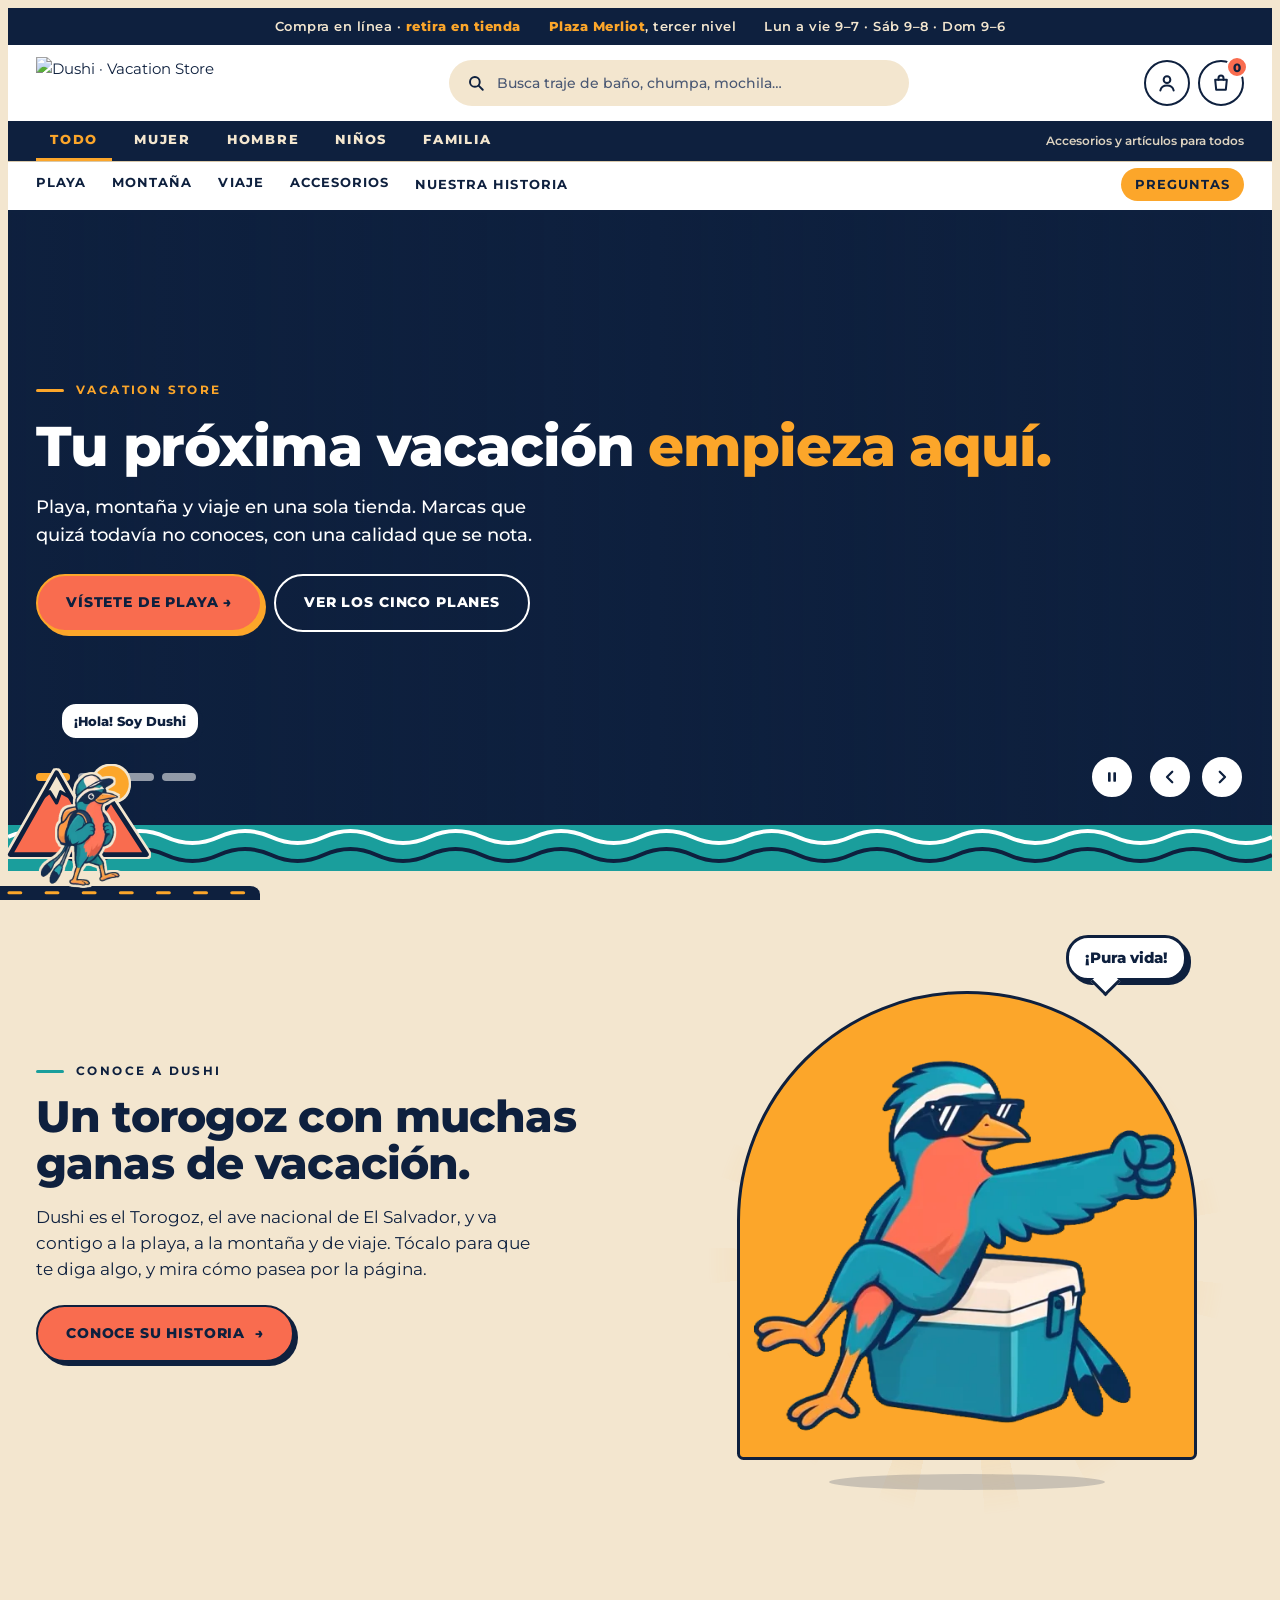
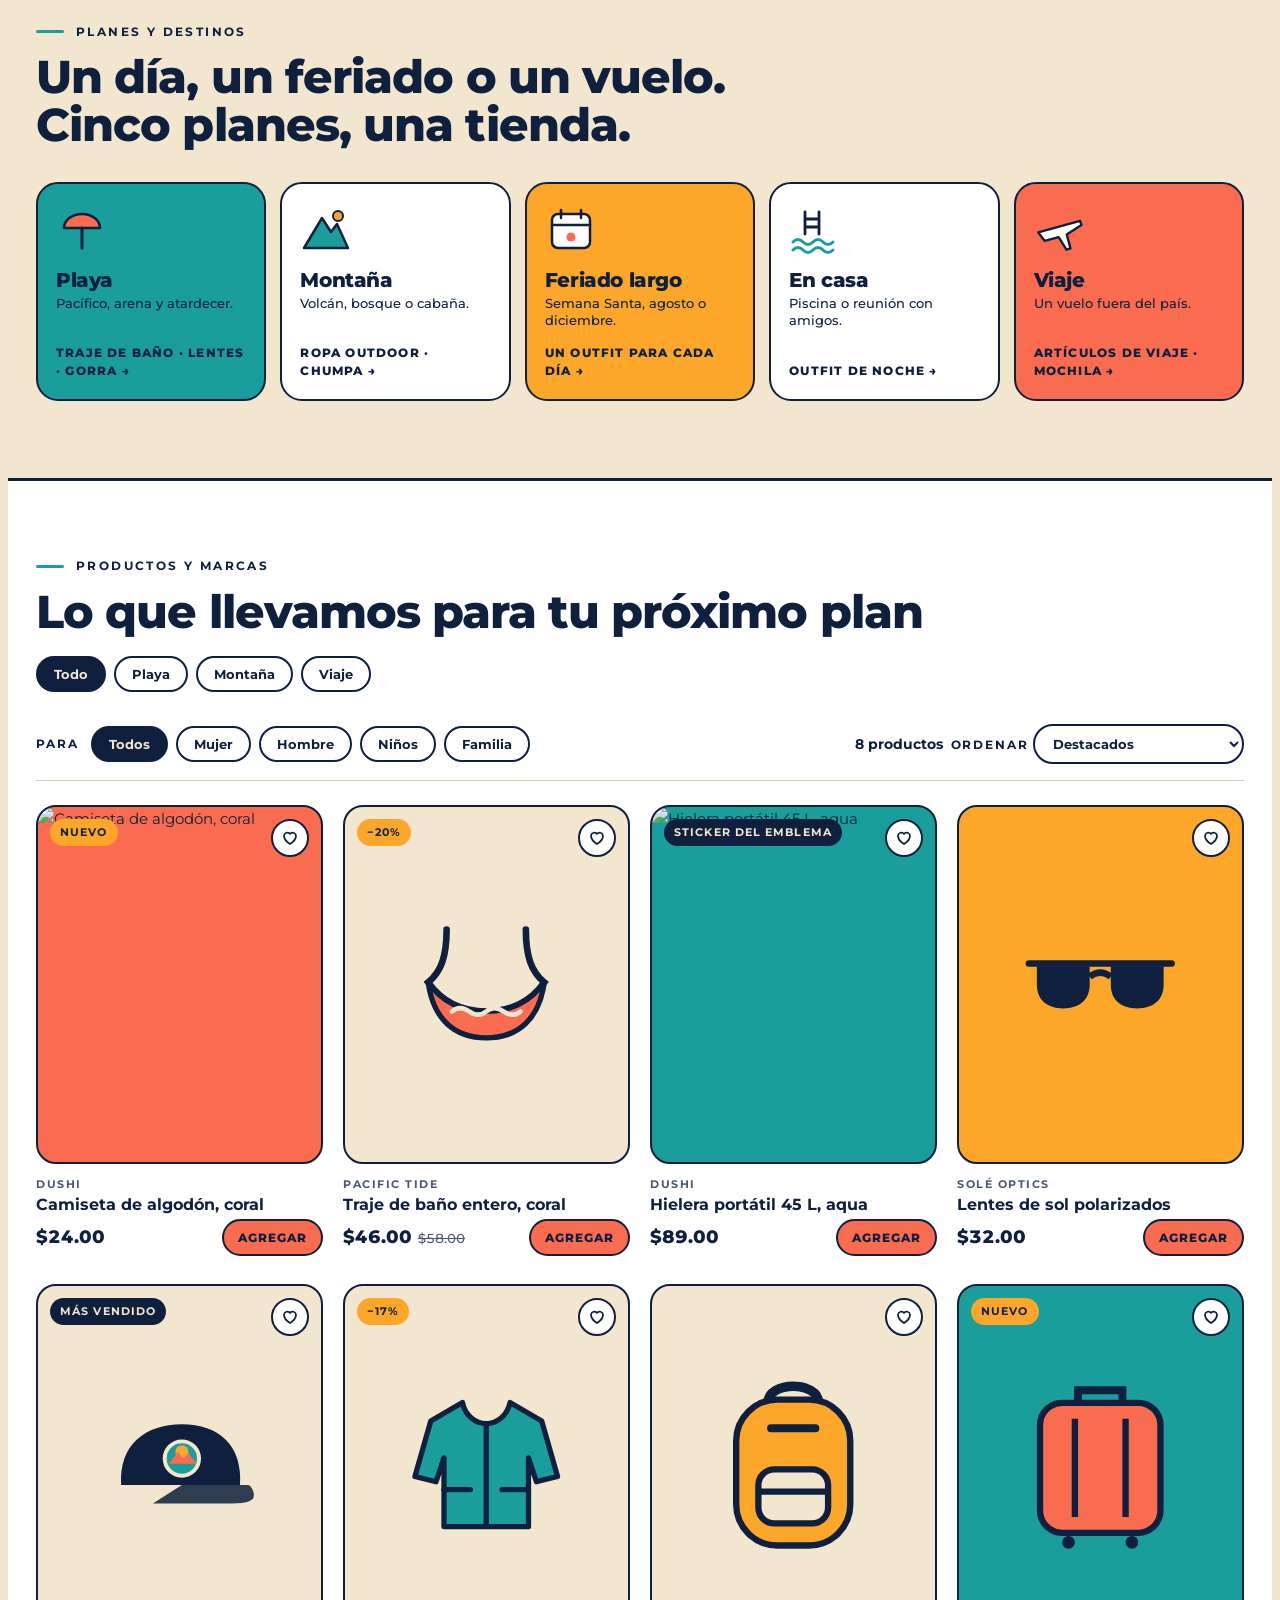
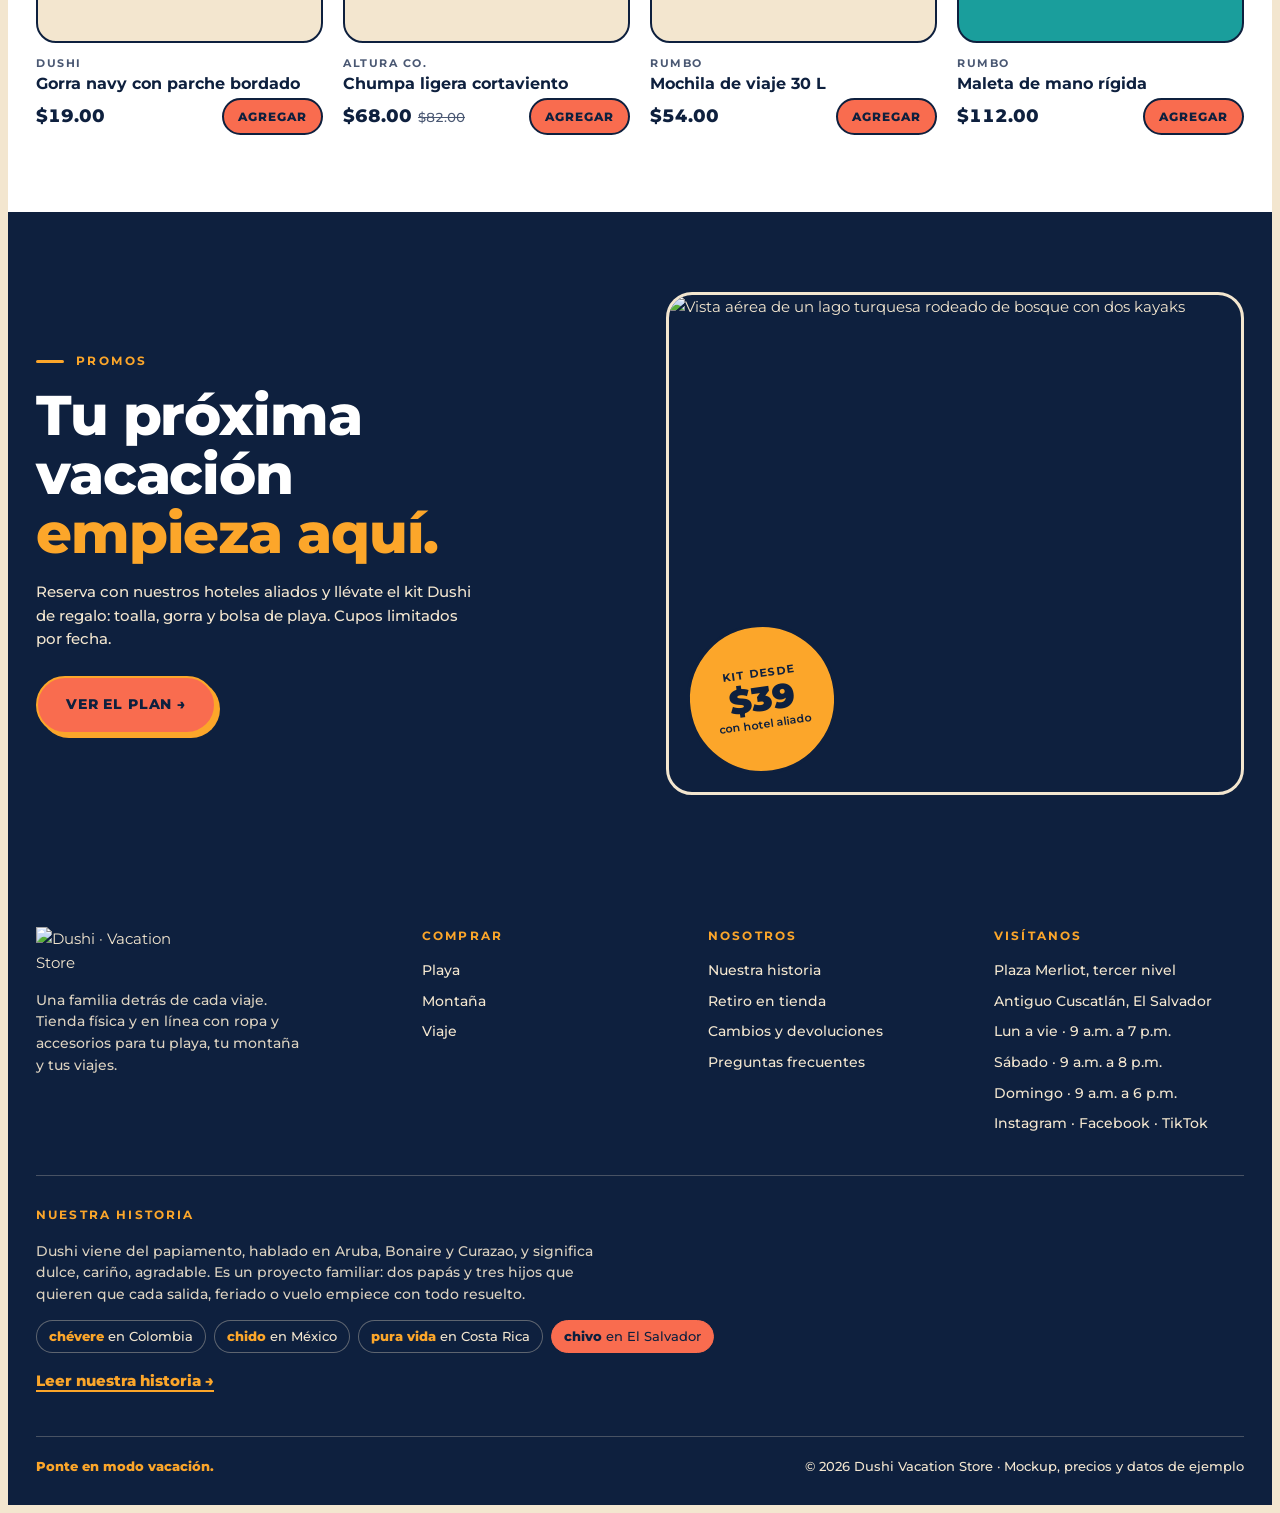
==== commit bf41454b: "Quita el encabezado navideño (vuelve al anterior) Co-Authored-By: Claude Sonnet 5.5 <noreply@anthrop" ====
--- a/index.html
+++ b/index.html
@@ -6,7 +6,7 @@
 <link rel="stylesheet" href="https://fonts.googleapis.com/css2?family=Montserrat:wght@400;500;600;700;800;900&display=swap">
 <link rel="stylesheet" href="assets/style.css">
 <script>document.documentElement.classList.add("js")</script></head><body>
-<div class="promo"><div class="wrap"><span class="xm"><svg width="12" height="12" viewBox="0 0 24 24" aria-hidden="true"><path d="M12 1l3.2 7.3 7.8.7-5.9 5.2 1.8 7.8L12 18l-6.9 4 1.8-7.8L1 9l7.8-.7z" fill="#FCA62A"/></svg> <b>¡Felices fiestas!</b> Esta Navidad, tu plan es Dushi</span><span>Compra en línea · <b>retira en tienda</b></span><span><b>Plaza Merliot</b>, tercer nivel</span><span>Lun a vie 9–7 · Sáb 9–8 · Dom 9–6</span></div></div>
+<div class="promo"><div class="wrap"><span>Compra en línea · <b>retira en tienda</b></span><span><b>Plaza Merliot</b>, tercer nivel</span><span>Lun a vie 9–7 · Sáb 9–8 · Dom 9–6</span></div></div>
 
 <header>
   <div class="wrap">
--- a/assets/style.css
+++ b/assets/style.css
@@ -550,20 +550,3 @@
   #dworld .dsay{left:24px;bottom:96px;font-size:11px;padding:5px 9px}
   #dworld.away{transform:translateY(130%)}
 }
-
-/* ===== Navidad: guirnalda de luces (solo con html.xmas) ===== */
-.promo .xm{display:none}
-.xmas .promo .xm{display:inline-flex;align-items:center;gap:6px}
-.garland{display:none;position:relative;height:33px;overflow:hidden;pointer-events:none;transition:height .3s var(--ease)}
-.xmas .garland{display:block}
-.garland i{position:absolute;inset:0;background-repeat:repeat-x;background-position:0 0;background-size:220px 36px}
-.garland .gw{background-image:url("data:image/svg+xml;utf8,%3Csvg xmlns='http://www.w3.org/2000/svg' width='160' height='26' viewBox='0 0 160 26'%3E%3Cpath d='M0 5Q80 23 160 5' fill='none' stroke='%230E203E' stroke-width='1.8'/%3E%3C/svg%3E")}
-.garland .gb.a{background-image:url("data:image/svg+xml;utf8,%3Csvg xmlns='http://www.w3.org/2000/svg' width='160' height='26' viewBox='0 0 160 26'%3E%3Cg transform='translate(20 8.9)'%3E%3Crect x='-2' y='-1' width='4' height='4' rx='1' fill='%230E203E'/%3E%3Cpath d='M-4.2 3Q-4.2 11 0 11.5Q4.2 11 4.2 3Z' fill='%23FCA62A' stroke='%230E203E' stroke-width='1.2' stroke-linejoin='round'/%3E%3C/g%3E%3C/svg%3E")}
-.garland .gb.b{background-image:url("data:image/svg+xml;utf8,%3Csvg xmlns='http://www.w3.org/2000/svg' width='160' height='26' viewBox='0 0 160 26'%3E%3Cg transform='translate(60 13.4)'%3E%3Crect x='-2' y='-1' width='4' height='4' rx='1' fill='%230E203E'/%3E%3Cpath d='M-4.2 3Q-4.2 11 0 11.5Q4.2 11 4.2 3Z' fill='%23F96C4F' stroke='%230E203E' stroke-width='1.2' stroke-linejoin='round'/%3E%3C/g%3E%3C/svg%3E")}
-.garland .gb.c{background-image:url("data:image/svg+xml;utf8,%3Csvg xmlns='http://www.w3.org/2000/svg' width='160' height='26' viewBox='0 0 160 26'%3E%3Cg transform='translate(100 13.4)'%3E%3Crect x='-2' y='-1' width='4' height='4' rx='1' fill='%230E203E'/%3E%3Cpath d='M-4.2 3Q-4.2 11 0 11.5Q4.2 11 4.2 3Z' fill='%230E203E' stroke='%230E203E' stroke-width='1.2' stroke-linejoin='round'/%3E%3C/g%3E%3C/svg%3E")}
-.garland .gb.d{background-image:url("data:image/svg+xml;utf8,%3Csvg xmlns='http://www.w3.org/2000/svg' width='160' height='26' viewBox='0 0 160 26'%3E%3Cg transform='translate(140 8.9)'%3E%3Crect x='-2' y='-1' width='4' height='4' rx='1' fill='%230E203E'/%3E%3Cpath d='M-4.2 3Q-4.2 11 0 11.5Q4.2 11 4.2 3Z' fill='%231A9E9C' stroke='%230E203E' stroke-width='1.2' stroke-linejoin='round'/%3E%3C/g%3E%3C/svg%3E")}
-.garland .gb{animation:twinkle 2.4s ease-in-out infinite}
-.garland .gb.b{animation-delay:.6s}.garland .gb.c{animation-delay:1.2s}.garland .gb.d{animation-delay:1.8s}
-@keyframes twinkle{0%,100%{opacity:1}50%{opacity:.55}}
-.xmas header.stuck .garland{height:0}
-@media(prefers-reduced-motion:reduce){.garland .gb{animation:none}}
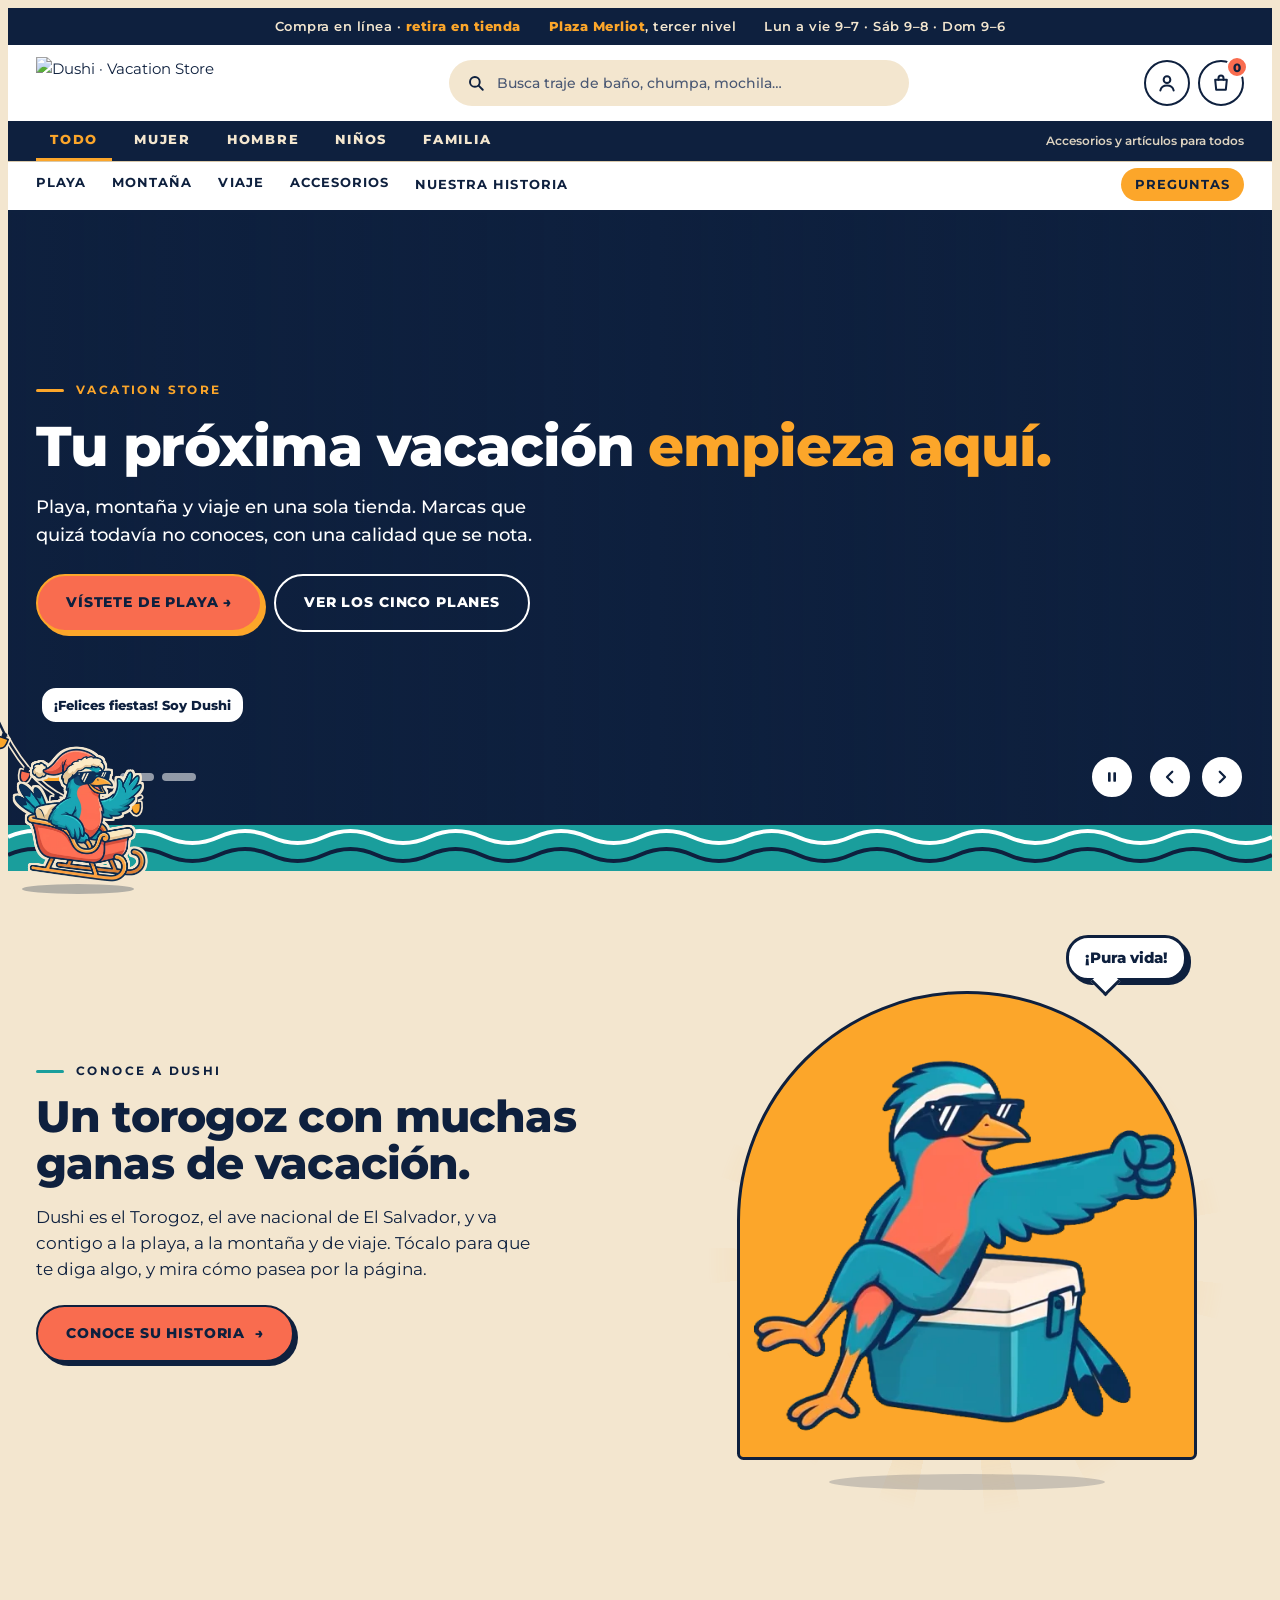
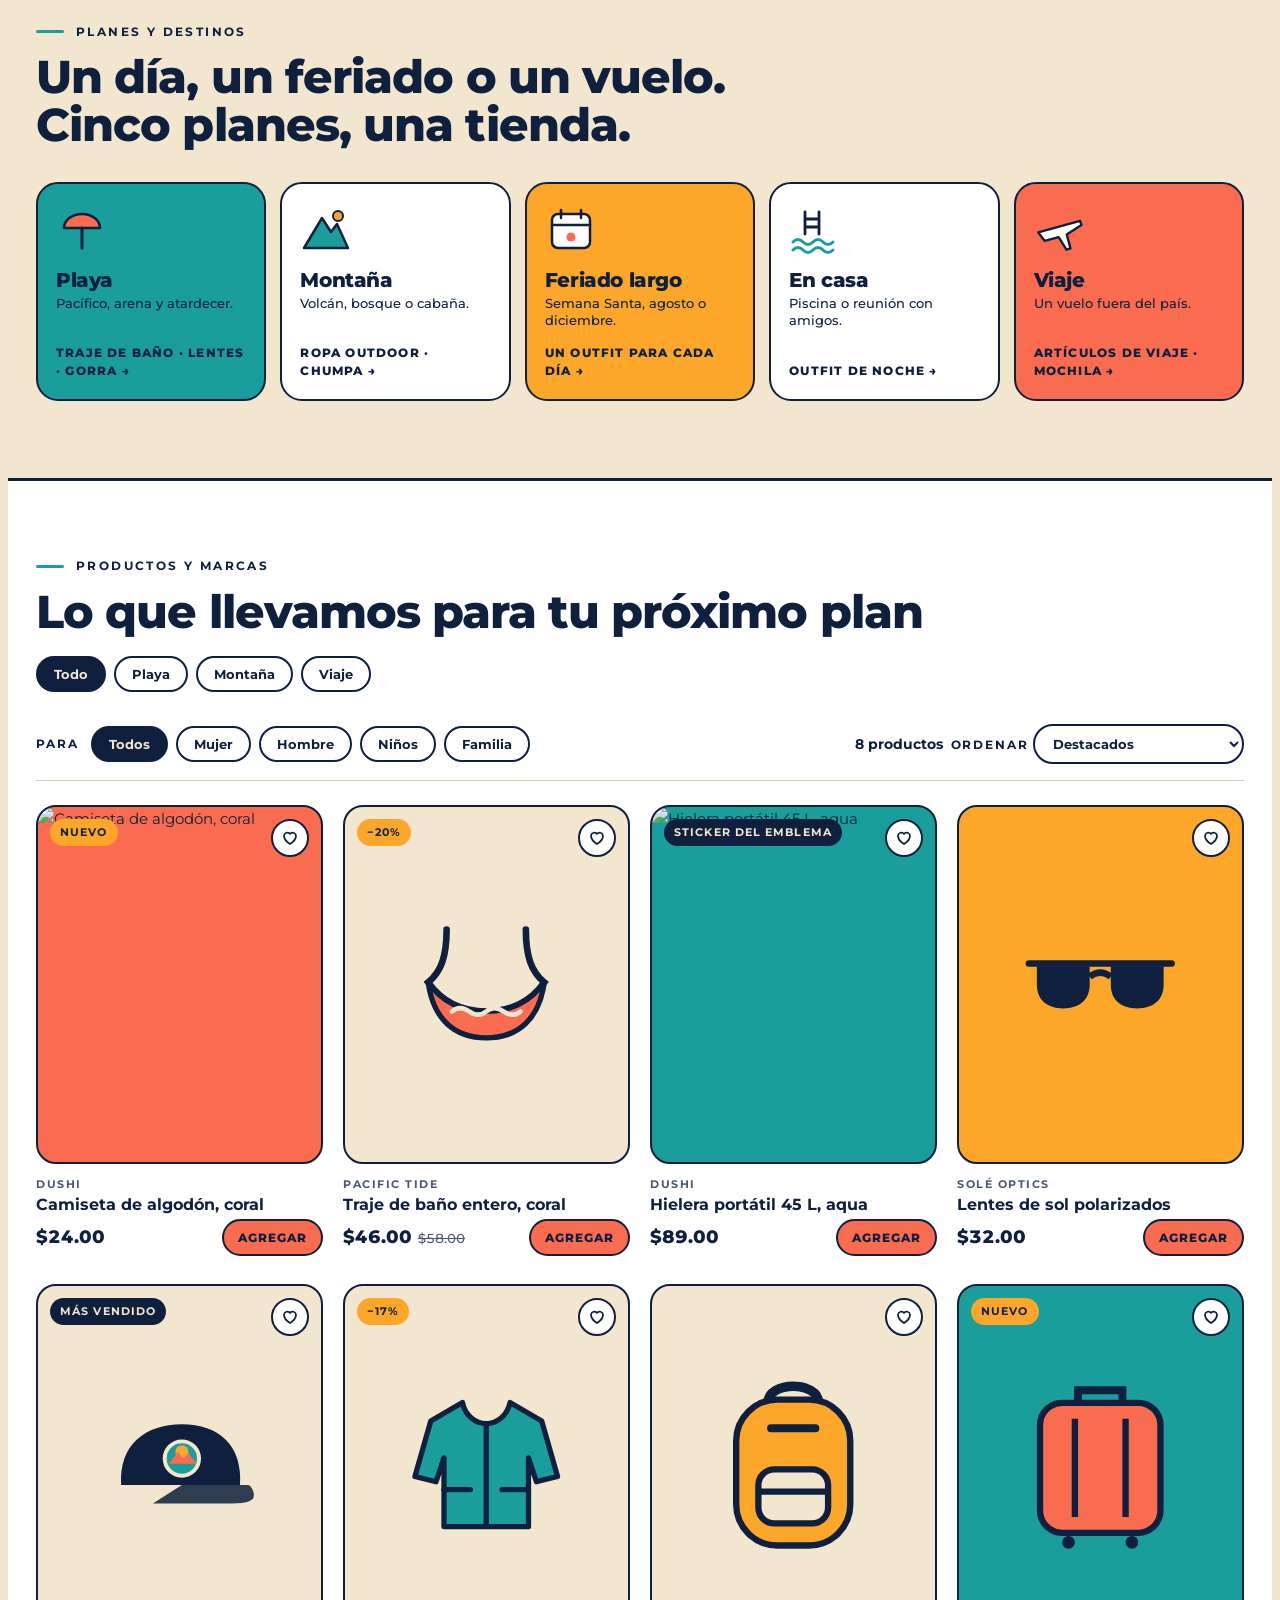
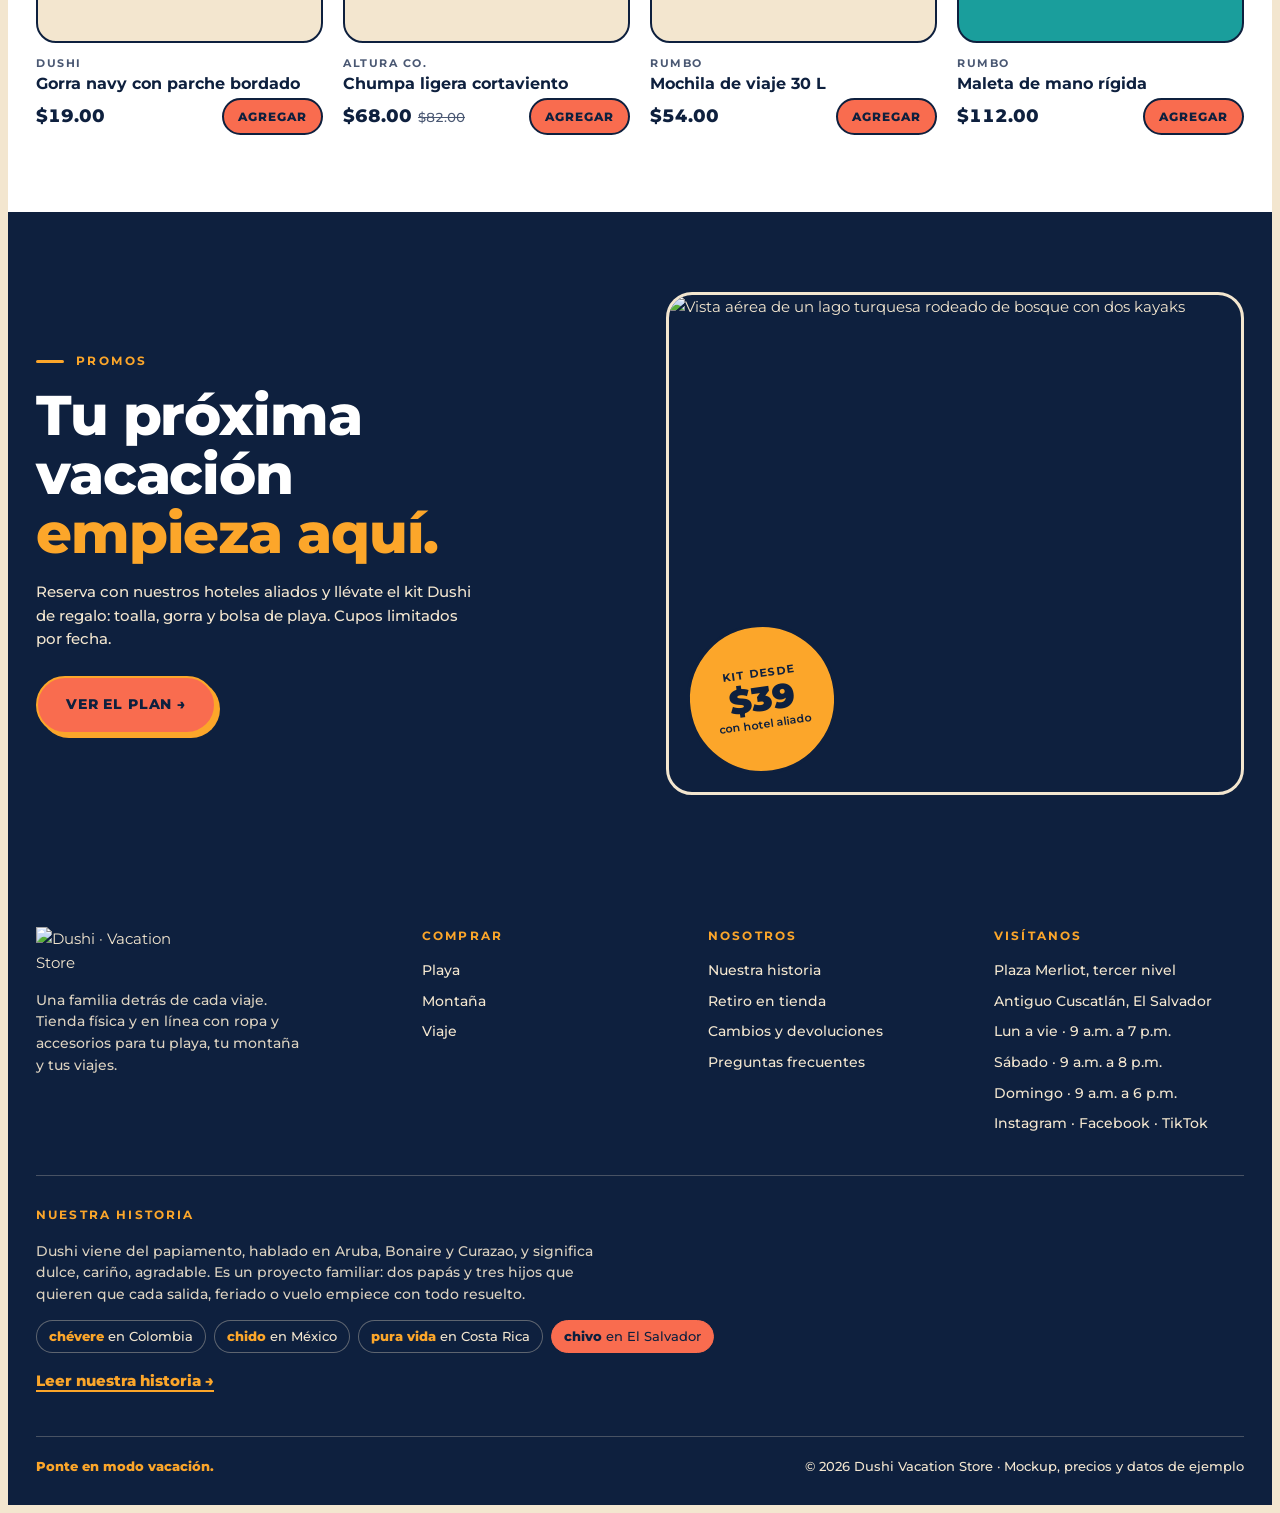
==== commit 9ea51004: "Catálogo real de VELARIS, paginación de 20 y sin etiqueta de inventario en vivo - El backend habla c" ====
--- a/index.html
+++ b/index.html
@@ -119,7 +119,7 @@
     </div></div>
   <div class="toolbar"><div class="chipsrow" id="gchips" role="group" aria-label="Filtrar por género"><span class="lbl">Para</span>
       <button class="tab" data-g="all" aria-pressed="true">Todos</button><button class="tab" data-g="mujer" aria-pressed="false">Mujer</button><button class="tab" data-g="hombre" aria-pressed="false">Hombre</button><button class="tab" data-g="ninos" aria-pressed="false">Niños</button><button class="tab" data-g="familia" aria-pressed="false">Familia</button></div>
-    <div class="chipsrow"><span class="live" id="live" hidden><i></i>Inventario en vivo</span><span class="count" id="cnt" role="status"></span>
+    <div class="chipsrow"><span class="count" id="cnt" role="status"></span>
       <label><span class="lbl">Ordenar</span><select id="sort" aria-label="Ordenar productos"><option value="rel">Destacados</option><option value="asc">Precio: menor a mayor</option><option value="desc">Precio: mayor a menor</option></select></label></div></div>
   <div class="grid" id="grid">
     <article class="card" data-c="playa montana nuevo casa" data-g="hombre mujer ninos" data-pr="24.00"><div class="thumb" style="background:#F96C4F"><img src="assets/camiseta-volcan.jpg" alt="Camiseta de algodón, coral" loading="lazy"><span class="tag sol">Nuevo</span><button class="fav" aria-pressed="false" aria-label="Guardar Camiseta de algodón, coral"><svg width="18" height="18" viewBox="0 0 24 24" fill="none" stroke="currentColor" stroke-width="2.4" stroke-linejoin="round"><path d="M12 20s-8-5-8-11a4.5 4.5 0 0 1 8-2.5A4.5 4.5 0 0 1 20 9c0 6-8 11-8 11Z"/></svg></button></div><div class="meta"><span class="brand">Dushi</span><h3>Camiseta de algodón, coral</h3><div class="row"><span class="price">$24.00</span><button class="add">Agregar</button></div></div></article>
--- a/assets/style.css
+++ b/assets/style.css
@@ -115,6 +115,10 @@
 .chipsrow{display:flex;flex-wrap:wrap;gap:8px;align-items:center}
 .chipsrow .lbl{font-weight:700;font-size:12px;letter-spacing:.16em;text-transform:uppercase;margin-right:4px}
 .empty{padding:40px 0;font-weight:700}
+.pager{display:flex;flex-wrap:wrap;justify-content:center;gap:8px;margin-top:36px}
+.pager[hidden]{display:none}
+.pager .tab{min-width:42px}
+.pager .tab:disabled{opacity:.35;cursor:default;transform:none}
 
 /* alianzas */
 .ali{background:var(--arena)}
@@ -470,8 +474,6 @@
 body:has(dialog[open]){overflow:hidden}
 
 /* ===== inventario en vivo ===== */
-.live{display:inline-flex;align-items:center;gap:8px;font-weight:700;font-size:12px;letter-spacing:.06em;text-transform:uppercase;color:var(--navy);background:var(--paper);border:2px solid var(--navy);border-radius:999px;padding:5px 12px}
-.live i{width:9px;height:9px;border-radius:50%;background:var(--aqua);animation:pulse 2s ease-in-out infinite}
 @keyframes pulse{0%,100%{box-shadow:0 0 0 0 rgba(26,158,156,.6)}50%{box-shadow:0 0 0 6px rgba(26,158,156,0)}}
 .sizes{font-size:12px;font-weight:600;color:var(--muted)}
 .stock{font-size:12px;font-weight:800;letter-spacing:.04em;text-transform:uppercase;border-radius:999px;padding:2px 10px;align-self:flex-start;margin-top:4px;border:1.5px solid var(--navy)}
@@ -479,7 +481,7 @@
 .stock.out{background:var(--arena);color:var(--muted);border-style:dashed}
 .card.soldout .thumb img,.card.soldout .thumb svg.g{opacity:.45;filter:grayscale(.7)}
 .add:disabled{background:var(--arena);color:var(--muted);border-style:dashed;cursor:not-allowed;transform:none}
-@media(prefers-reduced-motion:reduce){.live i{animation:none}}
+
 
 /* ===== mascota Dushi (inicio) ===== */
 .mascot{background:var(--arena);padding:64px 0 56px;overflow:hidden}
@@ -550,3 +552,30 @@
   #dworld .dsay{left:24px;bottom:96px;font-size:11px;padding:5px 9px}
   #dworld.away{transform:translateY(130%)}
 }
+
+/* ===== Dushi con gorro de Santa, flotando en su trineo ===== */
+#dworld .road{display:none}
+#dworld .dw{left:14px;bottom:18px;width:132px;animation:float 3.6s ease-in-out infinite;transform-origin:50% 90%}
+#dworld .dw .sled{display:block;width:100%;height:auto}
+#dworld .dw.hop{animation:hopw .6s cubic-bezier(.3,1.6,.5,1)}
+@keyframes float{0%,100%{transform:translateY(0) rotate(-1.5deg)}50%{transform:translateY(-12px) rotate(1.5deg)}}
+#dworld .sled-shadow{position:absolute;left:22px;bottom:6px;width:112px;height:10px;border-radius:50%;background:rgba(14,32,62,.28);animation:sledsh 3.6s ease-in-out infinite}
+@keyframes sledsh{0%,100%{transform:scaleX(1);opacity:.9}50%{transform:scaleX(.8);opacity:.5}}
+#dworld .ic{left:70px;bottom:42px;width:104px}
+#dworld .ic-b{left:70px}
+#dworld .dsay{left:40px;bottom:166px}
+#dworld.still .dw,#dworld.still .sled-shadow{animation:none}
+@media(max-width:700px){#dworld .dw{left:8px;bottom:12px;width:86px}#dworld .sled-shadow{left:14px;width:70px;height:8px;bottom:4px}#dworld .ic{left:44px;bottom:28px;width:70px}#dworld .ic-b{left:44px}#dworld .dsay{left:20px;bottom:112px}}
+
+/* luces de Navidad detrás de Dushi (reemplazan los iconos) */
+#dworld .ic{display:none!important}
+#dworld{height:210px}
+#dworld .lights{position:absolute;left:0;bottom:0;width:280px;height:200px;overflow:visible}
+#dworld .lh{stroke:#F3E6CF;stroke-width:5.6;stroke-linecap:round}
+#dworld .lw{stroke:#0E203E;stroke-width:2.4;stroke-linecap:round}
+#dworld .gl{opacity:0;animation:glow 2.4s ease-in-out infinite}
+#dworld .b1 .gl{animation-delay:.6s}#dworld .b2 .gl{animation-delay:1.2s}#dworld .b3 .gl{animation-delay:1.8s}
+@keyframes glow{0%,100%{opacity:0}50%{opacity:.35}}
+#dworld.still .gl{animation:none}
+#dworld .dsay{bottom:176px}
+@media(max-width:700px){#dworld{height:150px}#dworld .lights{width:190px;height:136px}#dworld .dsay{bottom:130px}}
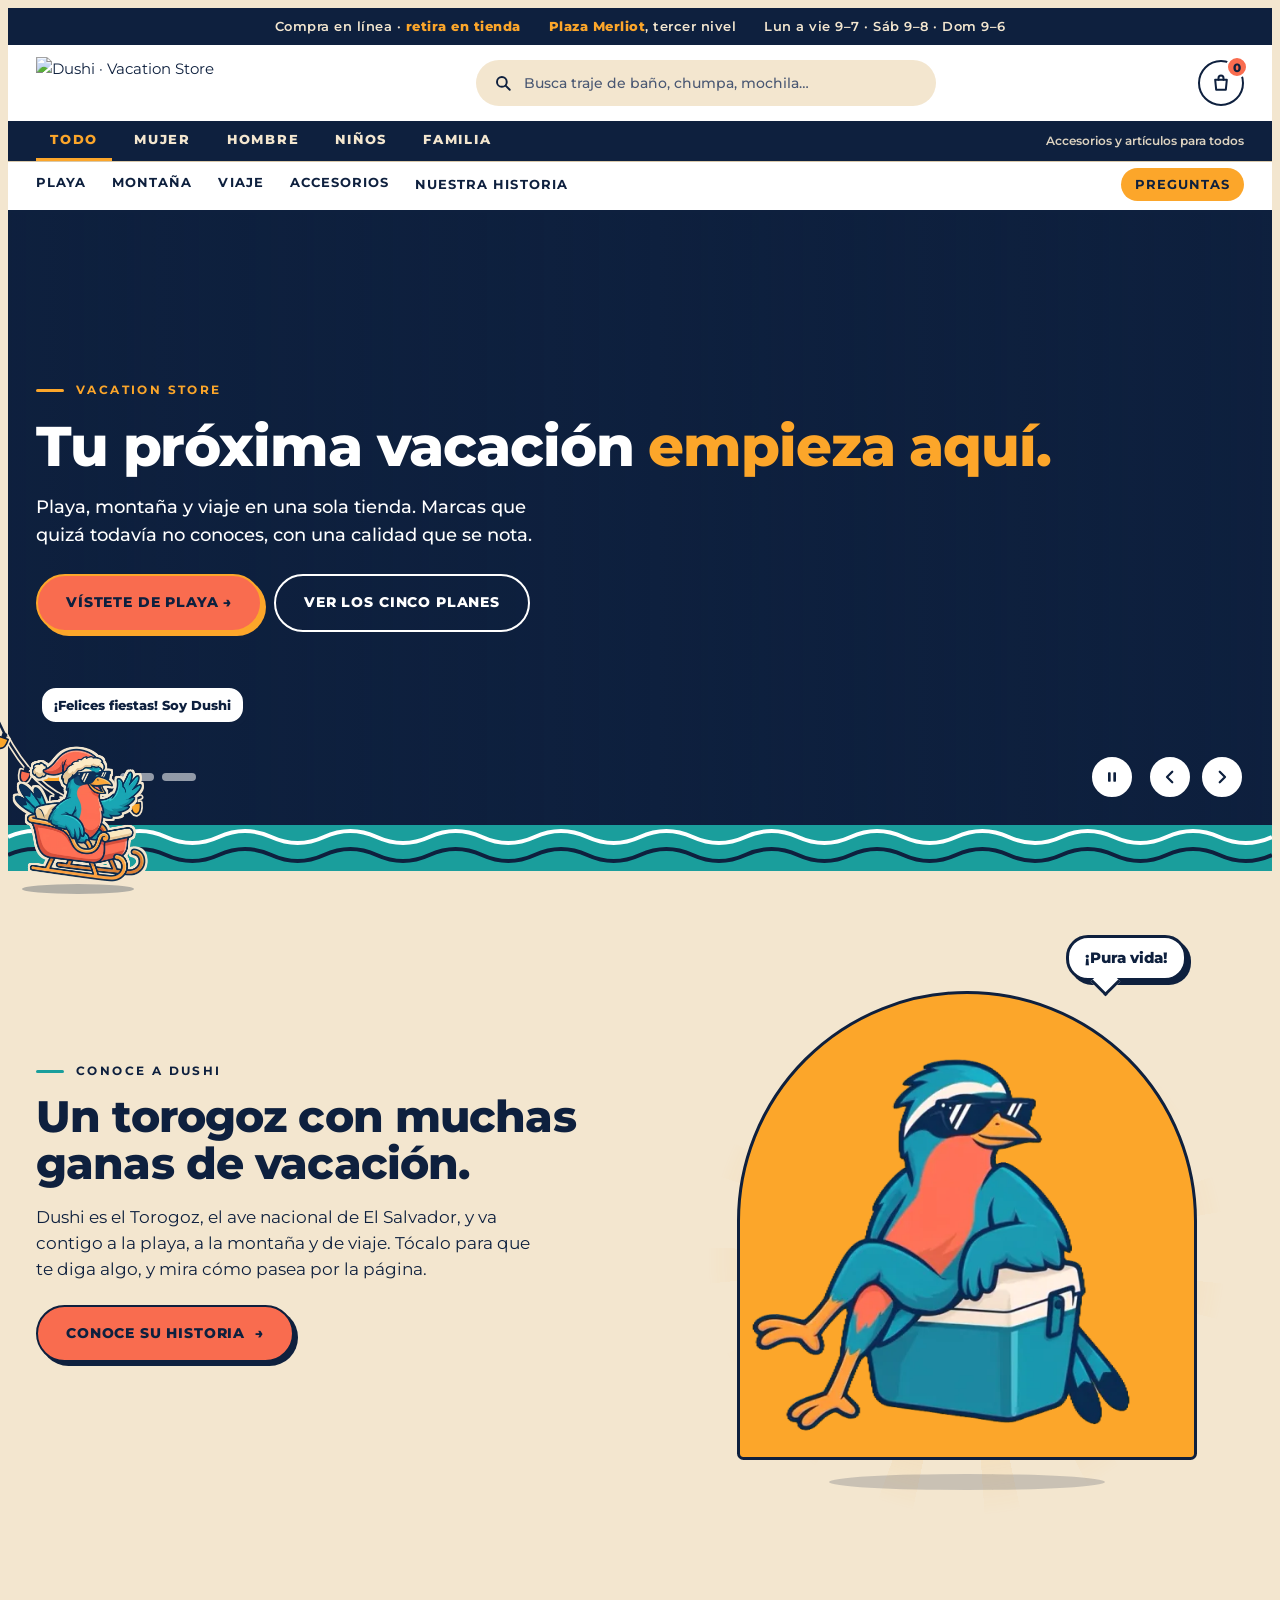
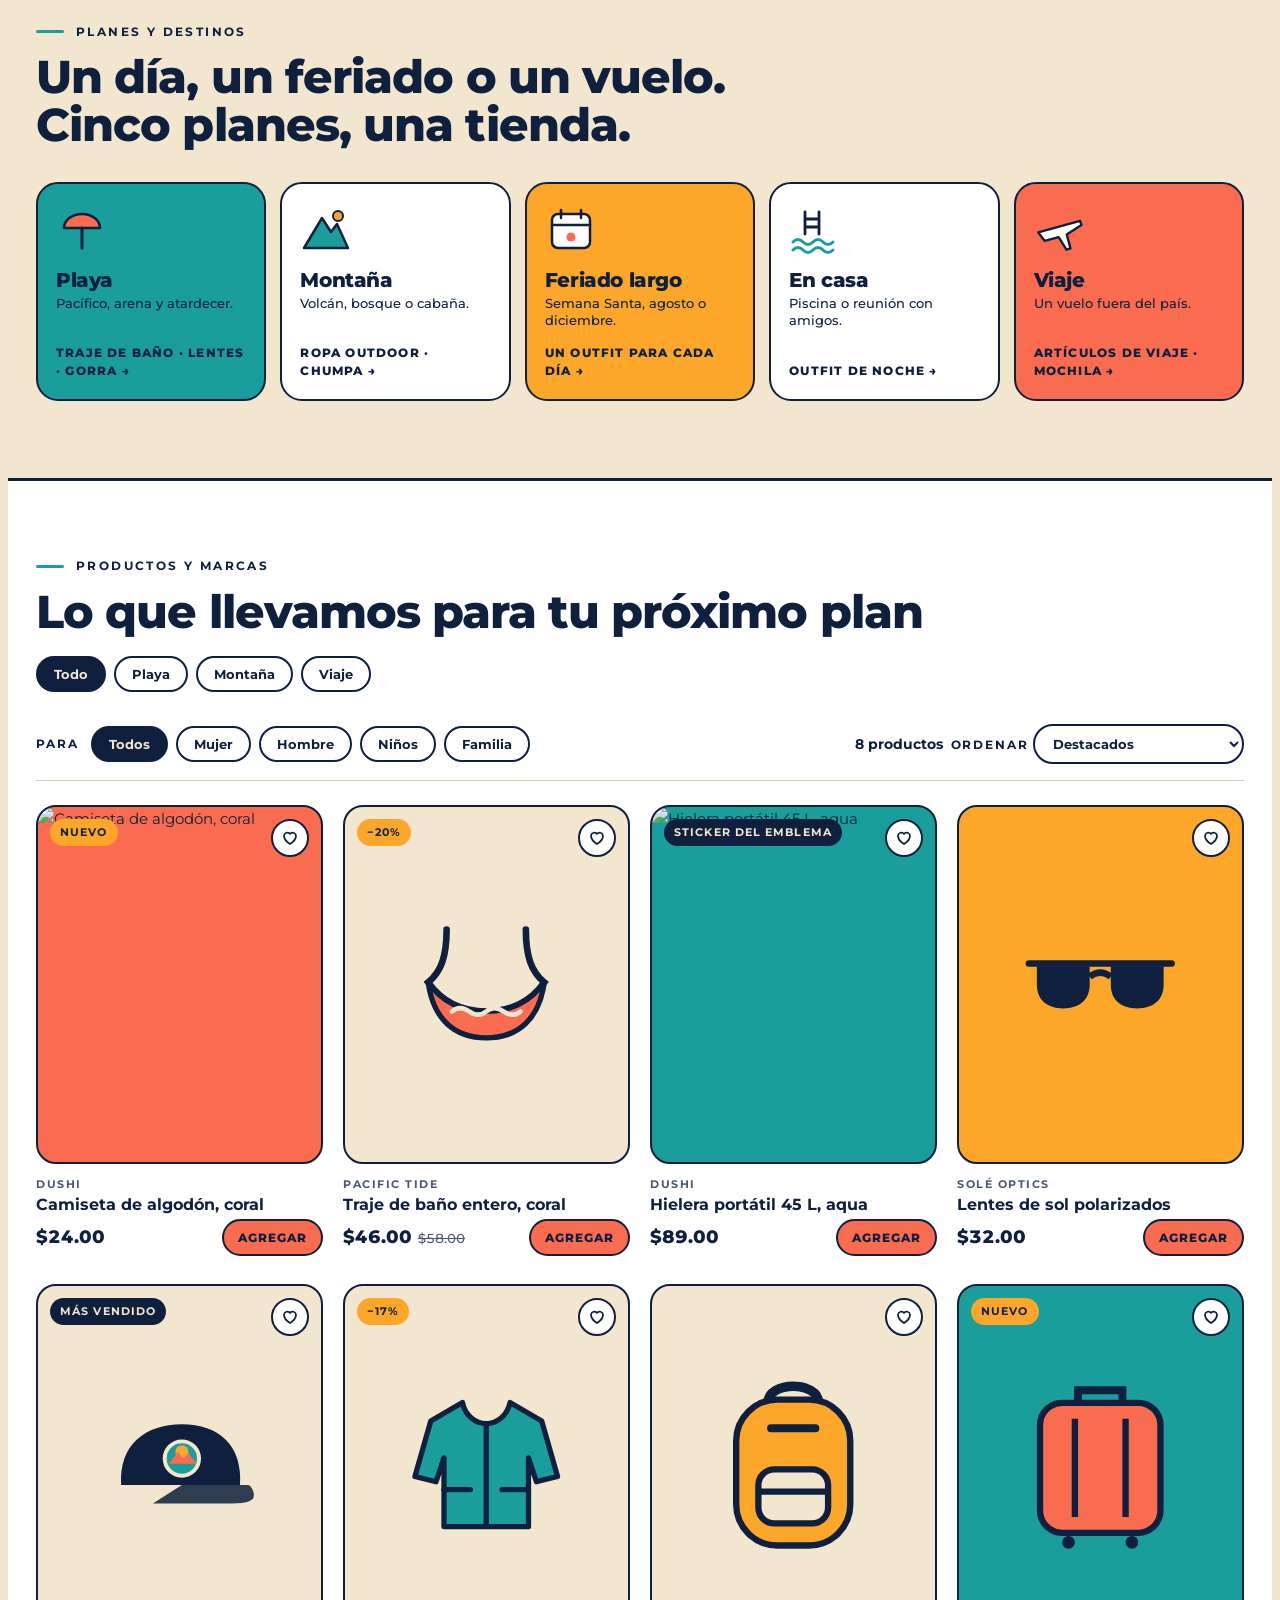
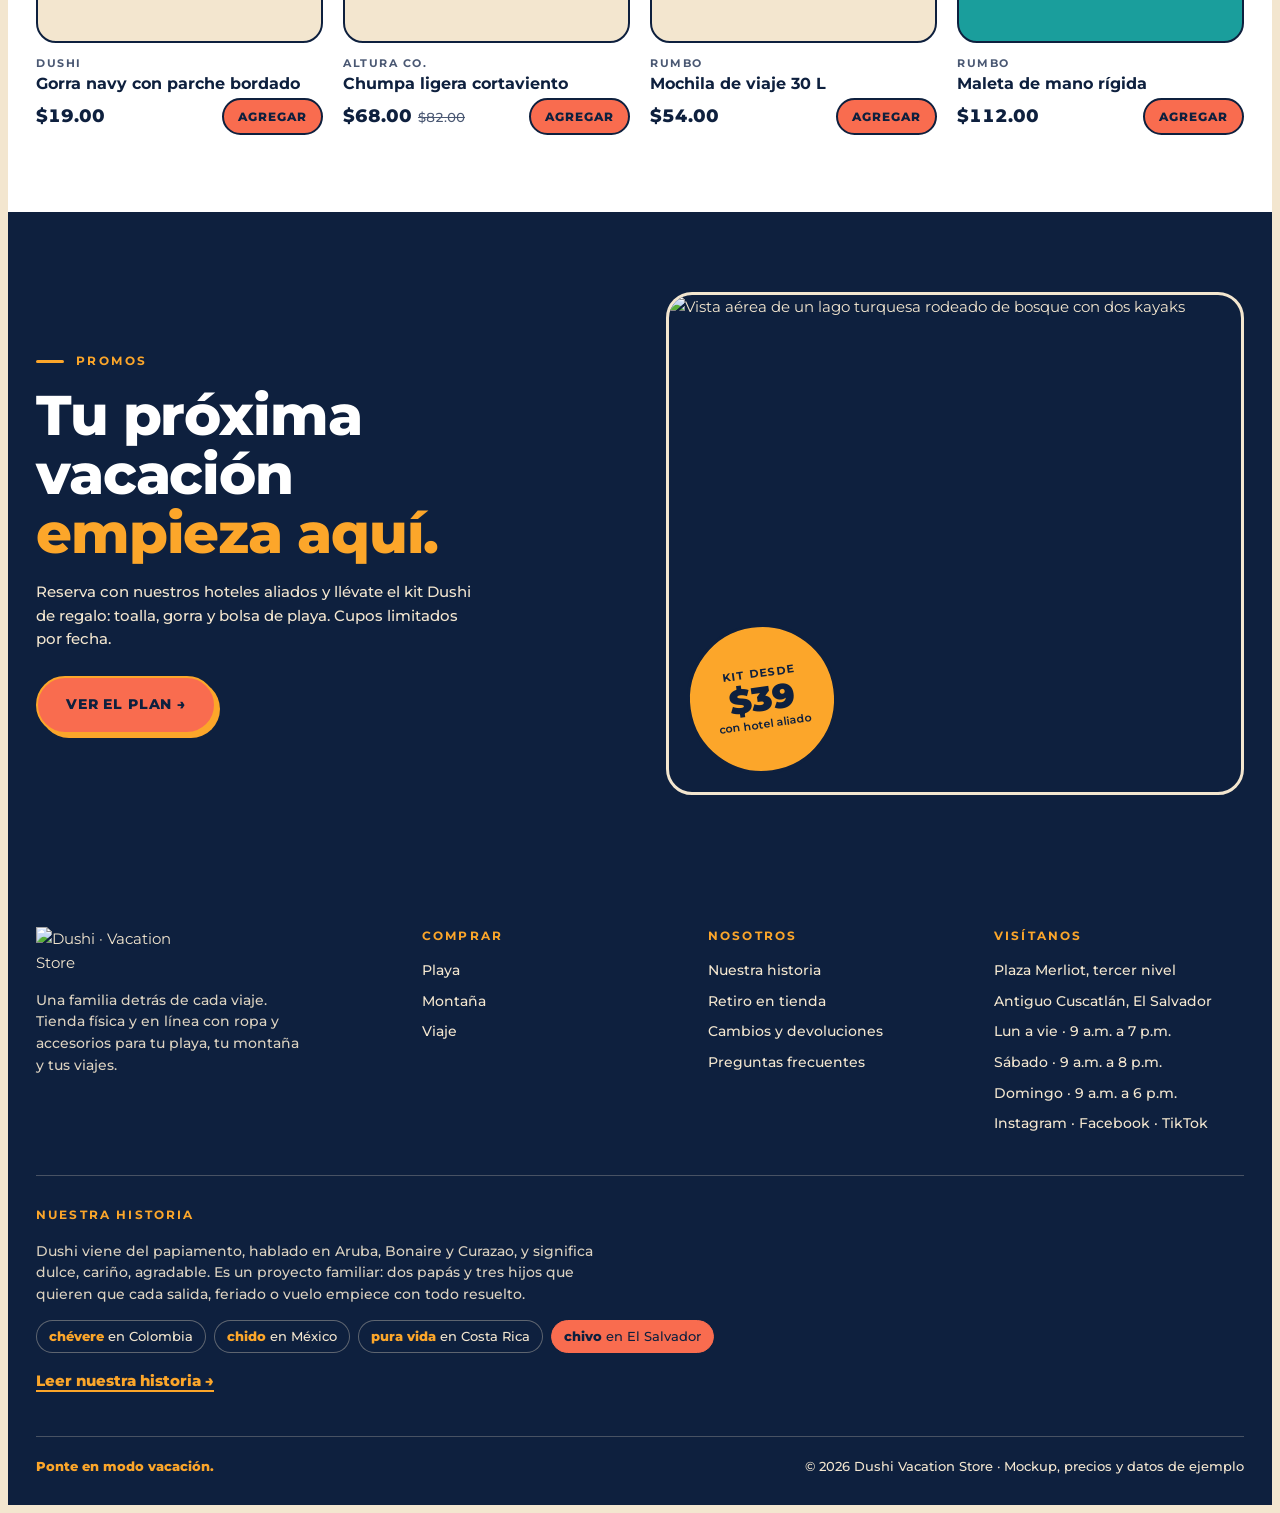
==== commit 981c755f: "Carrito guardado en el navegador, tarjeta de producto, buscador sobre el catálogo de VELARIS y se qu" ====
--- a/index.html
+++ b/index.html
@@ -12,10 +12,9 @@
   <div class="wrap">
     <div class="bar">
       <a class="logo" href="#" aria-label="Dushi Vacation Store, inicio"><img src="assets/logo-horizontal.png" alt="Dushi · Vacation Store"></a>
-      <label class="search"><svg width="18" height="18" viewBox="0 0 24 24" fill="none" stroke="currentColor" stroke-width="2.6" stroke-linecap="round"><circle cx="10.5" cy="10.5" r="6.5"/><path d="M15.5 15.5 21 21"/></svg><input id="q" type="search" placeholder="Busca traje de baño, chumpa, mochila…" aria-label="Buscar productos"></label>
+      <div class="search"><svg width="18" height="18" viewBox="0 0 24 24" fill="none" stroke="currentColor" stroke-width="2.6" stroke-linecap="round"><circle cx="10.5" cy="10.5" r="6.5"/><path d="M15.5 15.5 21 21"/></svg><input id="q" type="search" placeholder="Busca traje de baño, chumpa, mochila…" aria-label="Buscar productos" role="combobox" aria-expanded="false"></div>
       <div class="tools">
-        <button class="ico" aria-label="Mi cuenta"><svg width="20" height="20" viewBox="0 0 24 24" fill="none" stroke="currentColor" stroke-width="2.4" stroke-linecap="round"><circle cx="12" cy="8" r="4"/><path d="M4 21c1-4.5 4-6 8-6s7 1.5 8 6"/></svg></button>
-        <button class="ico" aria-label="Carrito"><svg width="20" height="20" viewBox="0 0 24 24" fill="none" stroke="currentColor" stroke-width="2.4" stroke-linecap="round" stroke-linejoin="round"><path d="M5 8h14l-1.2 12H6.2L5 8Z"/><path d="M9 8V6a3 3 0 0 1 6 0v2"/></svg><span class="badge" id="count">0</span></button>
+        <button class="ico" id="cartbtn" aria-label="Abrir carrito" aria-haspopup="dialog"><svg width="20" height="20" viewBox="0 0 24 24" fill="none" stroke="currentColor" stroke-width="2.4" stroke-linecap="round" stroke-linejoin="round"><path d="M5 8h14l-1.2 12H6.2L5 8Z"/><path d="M9 8V6a3 3 0 0 1 6 0v2"/></svg><span class="badge" id="count">0</span></button>
       </div>
     </div>
   </div>
@@ -164,5 +163,6 @@
 <div class="toast" id="toast" role="status"></div>
 <script src="assets/common.js" defer></script>
 <script src="assets/art.js" defer></script>
+<script src="assets/cart.js" defer></script>
 <script src="assets/home.js" defer></script>
 </body></html>
--- a/assets/style.css
+++ b/assets/style.css
@@ -579,3 +579,97 @@
 #dworld.still .gl{animation:none}
 #dworld .dsay{bottom:176px}
 @media(max-width:700px){#dworld{height:150px}#dworld .lights{width:190px;height:136px}#dworld .dsay{bottom:130px}}
+
+/* ===== buscador con sugerencias ===== */
+.search{position:relative}
+.sug{position:absolute;left:0;right:0;top:calc(100% + 8px);background:var(--paper);border:2px solid var(--navy);border-radius:20px;box-shadow:4px 4px 0 var(--navy);list-style:none;margin:0;padding:6px;max-height:min(70vh,440px);overflow:auto;z-index:40}
+.sug[hidden]{display:none}
+.sug button{width:100%;display:flex;align-items:center;gap:12px;text-align:left;padding:8px 10px;border-radius:14px;color:var(--navy)}
+.sug button:hover,.sug button:focus-visible{background:var(--arena);outline:0}
+.sg-th{flex:none;width:48px;height:48px;border-radius:12px;border:2px solid var(--navy);overflow:hidden;display:grid;place-items:center}
+.sg-th img{width:100%;height:100%;object-fit:cover}.sg-th svg{width:70%;height:70%}
+.sg-tx{flex:1;min-width:0;display:flex;flex-direction:column}
+.sg-tx b{font-size:14px;line-height:1.25;white-space:nowrap;overflow:hidden;text-overflow:ellipsis}
+.sg-tx small{font-size:12px;color:var(--muted)}
+.sg-pr{font-weight:800;font-size:14px}
+.sug .sg-all{justify-content:center;font-weight:800;font-size:13px}
+.sg-none{padding:14px;font-weight:600;font-size:14px}
+.card h3[role=button]{cursor:pointer}.card h3[role=button]:hover{text-decoration:underline;text-underline-offset:3px}
+.card .thumb{cursor:pointer}
+.card h3:focus-visible{outline:3px solid var(--navy);outline-offset:3px;border-radius:4px}
+
+/* ===== carrito ===== */
+.kc-ov,.kp-ov{position:fixed;inset:0;background:rgba(14,32,62,.55);z-index:80;opacity:0;transition:opacity .25s}
+.kc-ov.on,.kp-ov.on{opacity:1}
+.kc-ov[hidden],.kc[hidden],.kp-ov[hidden]{display:none}
+.kc{position:fixed;top:0;right:0;bottom:0;width:min(420px,100%);background:var(--arena);border-left:3px solid var(--navy);z-index:81;display:flex;flex-direction:column;transform:translateX(100%);transition:transform .28s var(--ease)}
+.kc.on{transform:none}
+.kc-h{display:flex;align-items:center;justify-content:space-between;padding:18px 20px;border-bottom:3px solid var(--navy);background:var(--paper)}
+.kc-h h2{font-size:20px;font-weight:800;letter-spacing:0}.kc-h h2 span{color:var(--muted);font-weight:600}
+.kc-close,.kp-close{width:40px;height:40px;border-radius:50%;border:2px solid var(--navy);background:var(--paper);color:var(--navy);font-size:24px;line-height:1;display:grid;place-items:center}
+.kc-close:hover,.kp-close:hover{background:var(--sol)}
+.kc-empty{padding:40px 24px;font-weight:600;text-align:center;line-height:1.6}
+.kc-empty[hidden],.kc-list[hidden],.kc-f[hidden]{display:none}
+.kc-go,.kc-pay{margin-top:16px;background:var(--sol);color:var(--navy);border:2px solid var(--navy);border-radius:999px;padding:14px 26px;font-weight:800;font-size:14px;letter-spacing:.06em;text-transform:uppercase;box-shadow:4px 4px 0 var(--navy)}
+.kc-go:hover,.kc-pay:hover{transform:translate(-2px,-2px);box-shadow:6px 6px 0 var(--navy)}
+.kc-list{list-style:none;margin:0;padding:8px 20px;flex:1;overflow:auto}
+.kc-line{display:flex;gap:14px;padding:16px 0;border-bottom:2px solid var(--line)}
+.kc-line.off .kc-n,.kc-line.off .kc-p{opacity:.5}
+.kc-th{flex:none;width:76px;height:76px;border-radius:14px;border:2px solid var(--navy);overflow:hidden;display:grid;place-items:center}
+.kc-th img{width:100%;height:100%;object-fit:cover}.kc-th svg{width:68%;height:68%}
+.kc-in{flex:1;min-width:0;display:flex;flex-direction:column;gap:2px}
+.kc-b{font-size:11px;font-weight:700;letter-spacing:.1em;text-transform:uppercase;color:var(--muted)}
+.kc-n{font-size:15px;line-height:1.25}.kc-d{font-size:13px;color:var(--muted)}
+.kc-w{font-size:12px;font-weight:800;color:var(--navy);background:var(--sol);align-self:flex-start;padding:2px 8px;border-radius:999px;margin-top:2px}
+.kc-r{display:flex;align-items:center;justify-content:space-between;margin-top:8px}
+.kc-p{font-weight:800}
+.kc-q{display:inline-flex;align-items:center;border:2px solid var(--navy);border-radius:999px;background:var(--paper)}
+.kc-q button{width:34px;height:34px;font-size:18px;font-weight:800;color:var(--navy);border-radius:50%}
+.kc-q button:hover:not(:disabled){background:var(--sol)}.kc-q button:disabled{opacity:.35}
+.kc-q output{min-width:26px;text-align:center;font-weight:800;font-size:14px}
+.kc-x{align-self:flex-start;font-size:12px;font-weight:700;color:var(--muted);text-decoration:underline;margin-top:4px}
+.kc-f{padding:16px 20px calc(18px + env(safe-area-inset-bottom,0px));border-top:3px solid var(--navy);background:var(--paper)}
+.kc-sub{display:flex;justify-content:space-between;font-size:18px}.kc-sub b{font-weight:800}
+.kc-note{font-size:12.5px;line-height:1.5;color:var(--muted);margin:8px 0 0}
+.kc-pay{display:block;width:100%;margin-top:14px}
+.kc-clear{display:block;margin:12px auto 0;font-size:13px;font-weight:700;color:var(--muted);text-decoration:underline}
+.kc button:focus-visible,.kp button:focus-visible,.sug button:focus-visible{outline:3px solid var(--navy);outline-offset:2px}
+
+/* ===== tarjeta de producto ===== */
+.kp-ov{display:grid;place-items:center;padding:20px;overflow:auto}
+.kp-ov[hidden]{display:none}
+.kp{position:relative;width:min(860px,100%);background:var(--arena);border:3px solid var(--navy);border-radius:28px;box-shadow:8px 8px 0 var(--navy);transform:translateY(16px) scale(.98);transition:transform .28s var(--ease);max-height:calc(100dvh - 40px);overflow:auto}
+.kp-ov.on .kp{transform:none}
+.kp-close{position:absolute;right:14px;top:14px;z-index:3}
+.kp-body{display:grid;grid-template-columns:1fr 1fr}
+.kp-img{position:relative;min-height:380px;display:grid;place-items:center;border-right:3px solid var(--navy);border-radius:25px 0 0 25px;overflow:hidden}
+.kp-img img{width:100%;height:100%;object-fit:cover;position:absolute;inset:0}
+.kp-img svg.g{width:62%;height:auto;max-height:70%}
+.kp-info{padding:30px 28px;display:flex;flex-direction:column;gap:12px}
+.kp-b{font-size:12px;font-weight:700;letter-spacing:.1em;text-transform:uppercase;color:var(--muted);padding-right:44px}
+.kp-info h2{font-size:clamp(22px,3vw,28px);line-height:1.15;font-weight:800;letter-spacing:0}
+.kp-price{font-size:26px;font-weight:800}.kp-price s{font-size:16px;font-weight:600;color:var(--muted);margin-left:10px}
+.kp-chips{display:flex;flex-wrap:wrap;gap:6px}
+.kp-chip{font-size:11px;font-weight:700;letter-spacing:.08em;text-transform:uppercase;background:var(--aqua);color:var(--navy);border:2px solid var(--navy);border-radius:999px;padding:3px 10px}
+.kp-chip.alt{background:var(--paper)}
+.kp-desc{font-size:14.5px;line-height:1.6;margin:0}
+.kp-l{display:block;font-size:13px;font-weight:700;margin-bottom:6px}
+.kp-pills{display:flex;flex-wrap:wrap;gap:8px}
+.kp-pills button{min-width:46px;padding:9px 14px;border:2px solid var(--navy);border-radius:999px;background:var(--paper);color:var(--navy);font-weight:800;font-size:13px}
+.kp-pills button[aria-pressed=true]{background:var(--navy);color:var(--arena)}
+.kp-pills button:disabled{opacity:.35;text-decoration:line-through}
+.kp-st{font-size:13px;font-weight:700}.kp-st.ok::before{content:"● ";color:var(--aqua)}.kp-st.out{color:var(--navy);background:var(--sol);align-self:flex-start;padding:3px 10px;border-radius:999px}
+.kp-buy{display:flex;gap:12px;align-items:center;margin-top:6px;flex-wrap:wrap}
+.kp-add{flex:1;min-width:170px;background:var(--coral);color:var(--navy);border:2px solid var(--navy);border-radius:999px;padding:14px 22px;font-weight:800;font-size:14px;letter-spacing:.06em;text-transform:uppercase;box-shadow:4px 4px 0 var(--navy)}
+.kp-add:hover:not(:disabled){transform:translate(-2px,-2px);box-shadow:6px 6px 0 var(--navy)}
+.kp-add:disabled{background:var(--arena-2);box-shadow:none;opacity:.8}
+.kp-sku{font-size:12px;color:var(--muted)}
+@media(max-width:700px){
+  .kp-ov{padding:0;align-items:end}
+  .kp{border-radius:24px 24px 0 0;border-width:3px 0 0;box-shadow:none;max-height:92dvh}
+  .kp-body{grid-template-columns:1fr}
+  .kp-img{min-height:0;aspect-ratio:4/3;border-right:0;border-bottom:3px solid var(--navy);border-radius:21px 21px 0 0}
+  .kp-info{padding:22px 20px calc(24px + env(safe-area-inset-bottom,0px))}
+  .kc{width:100%;border-left:0}
+}
+@media(prefers-reduced-motion:reduce){.kc,.kp,.kc-ov,.kp-ov{transition:none}}
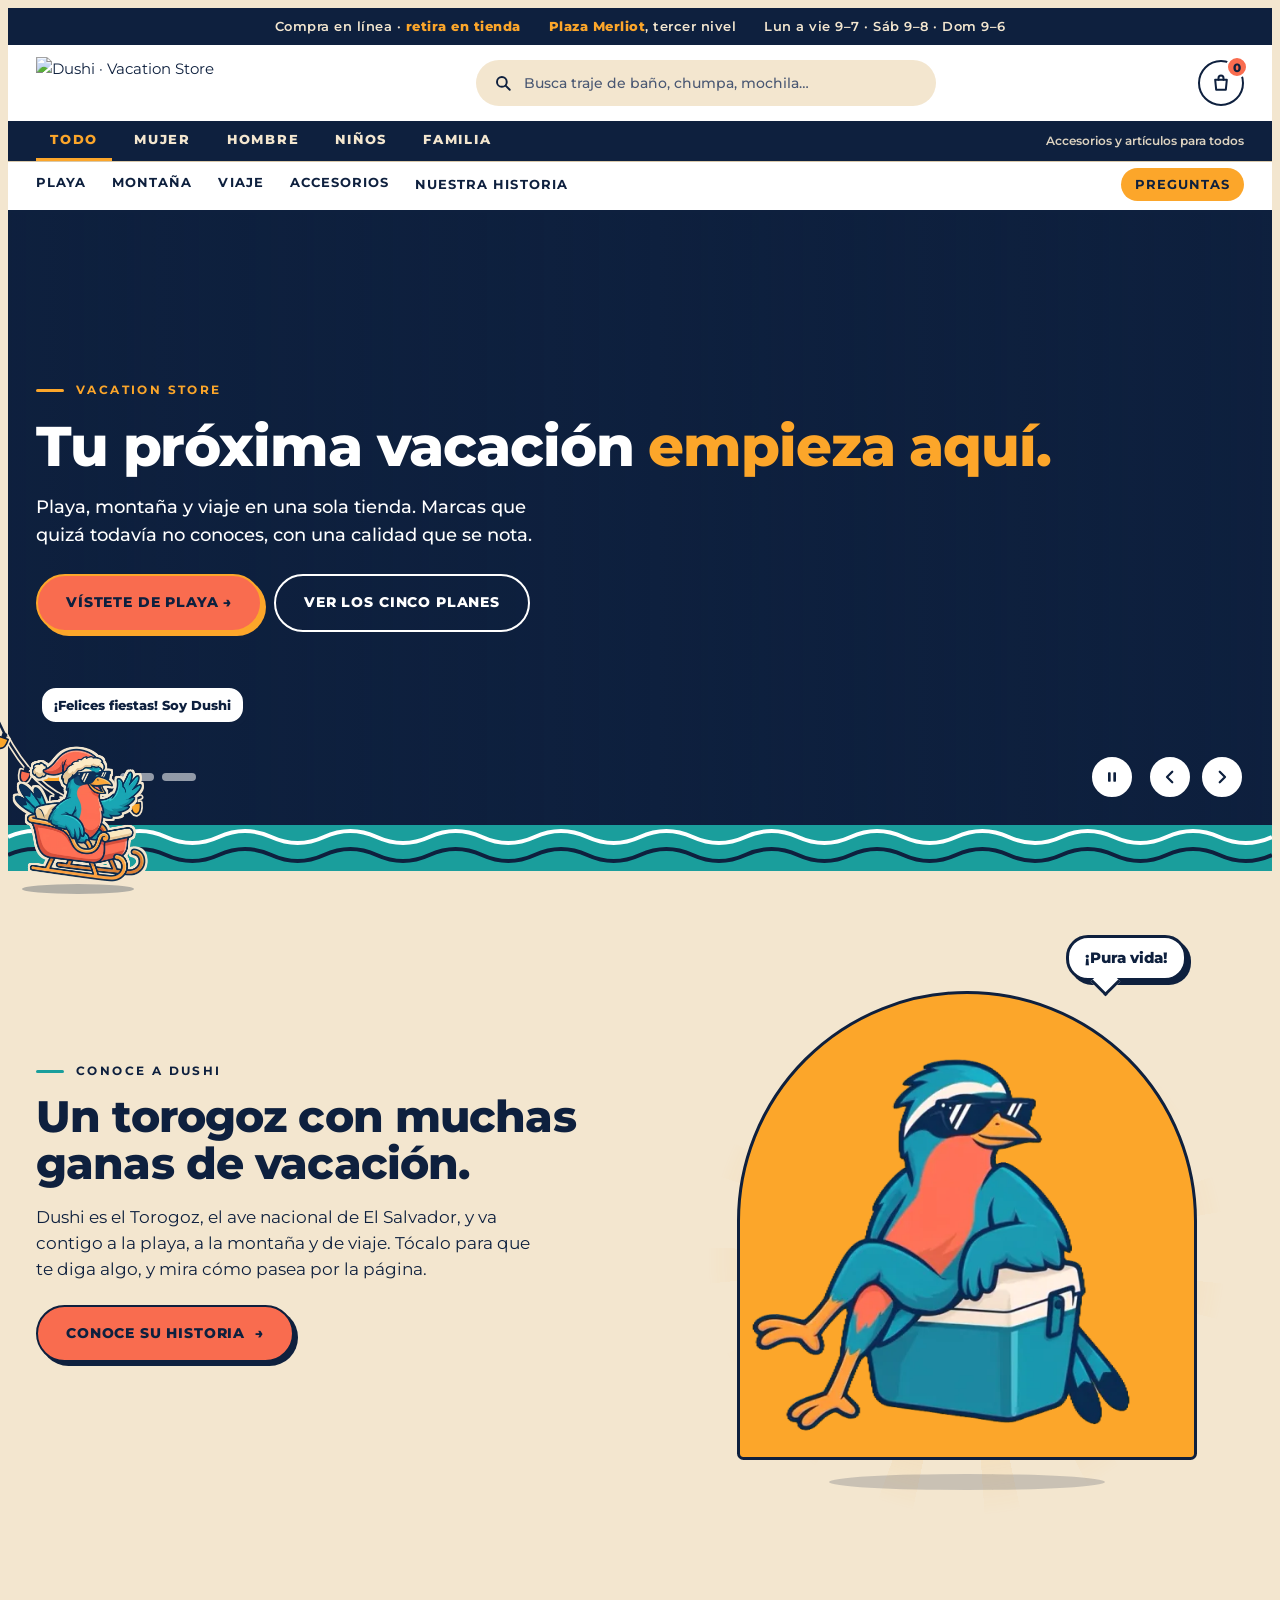
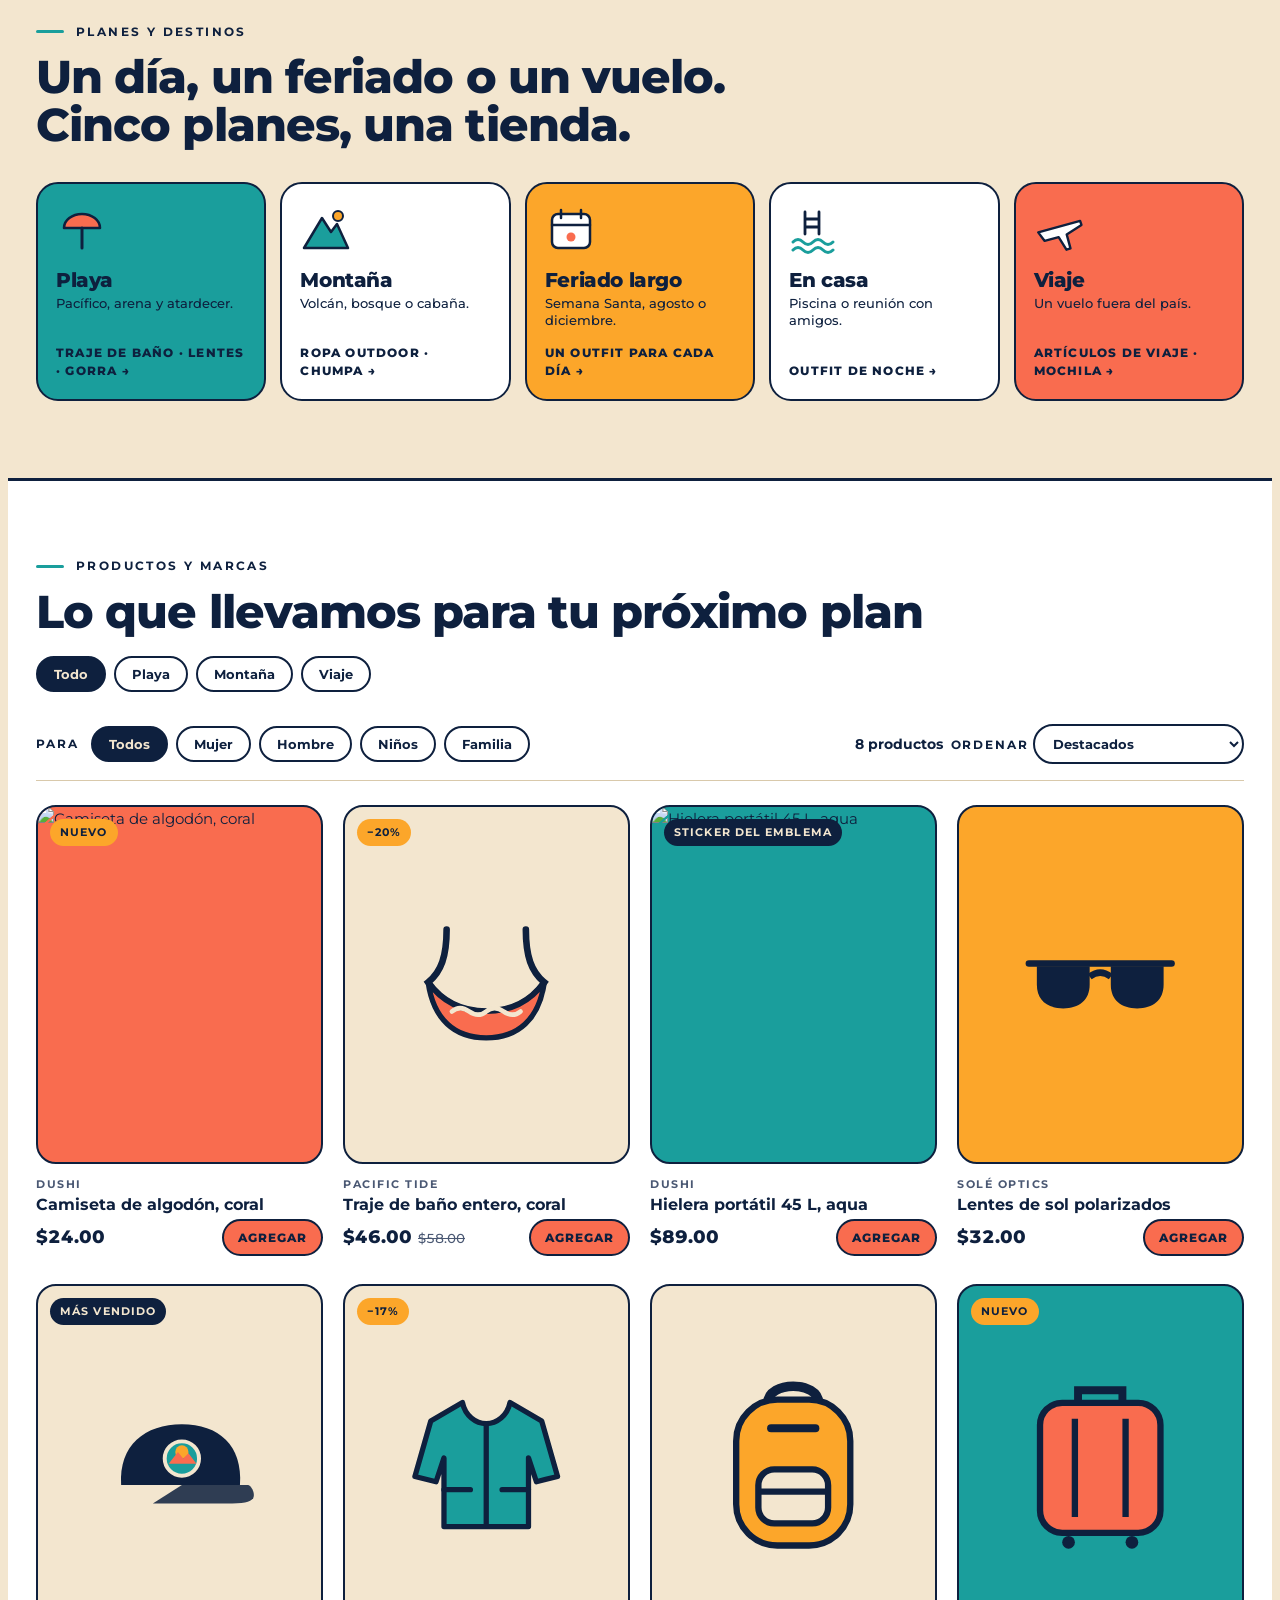
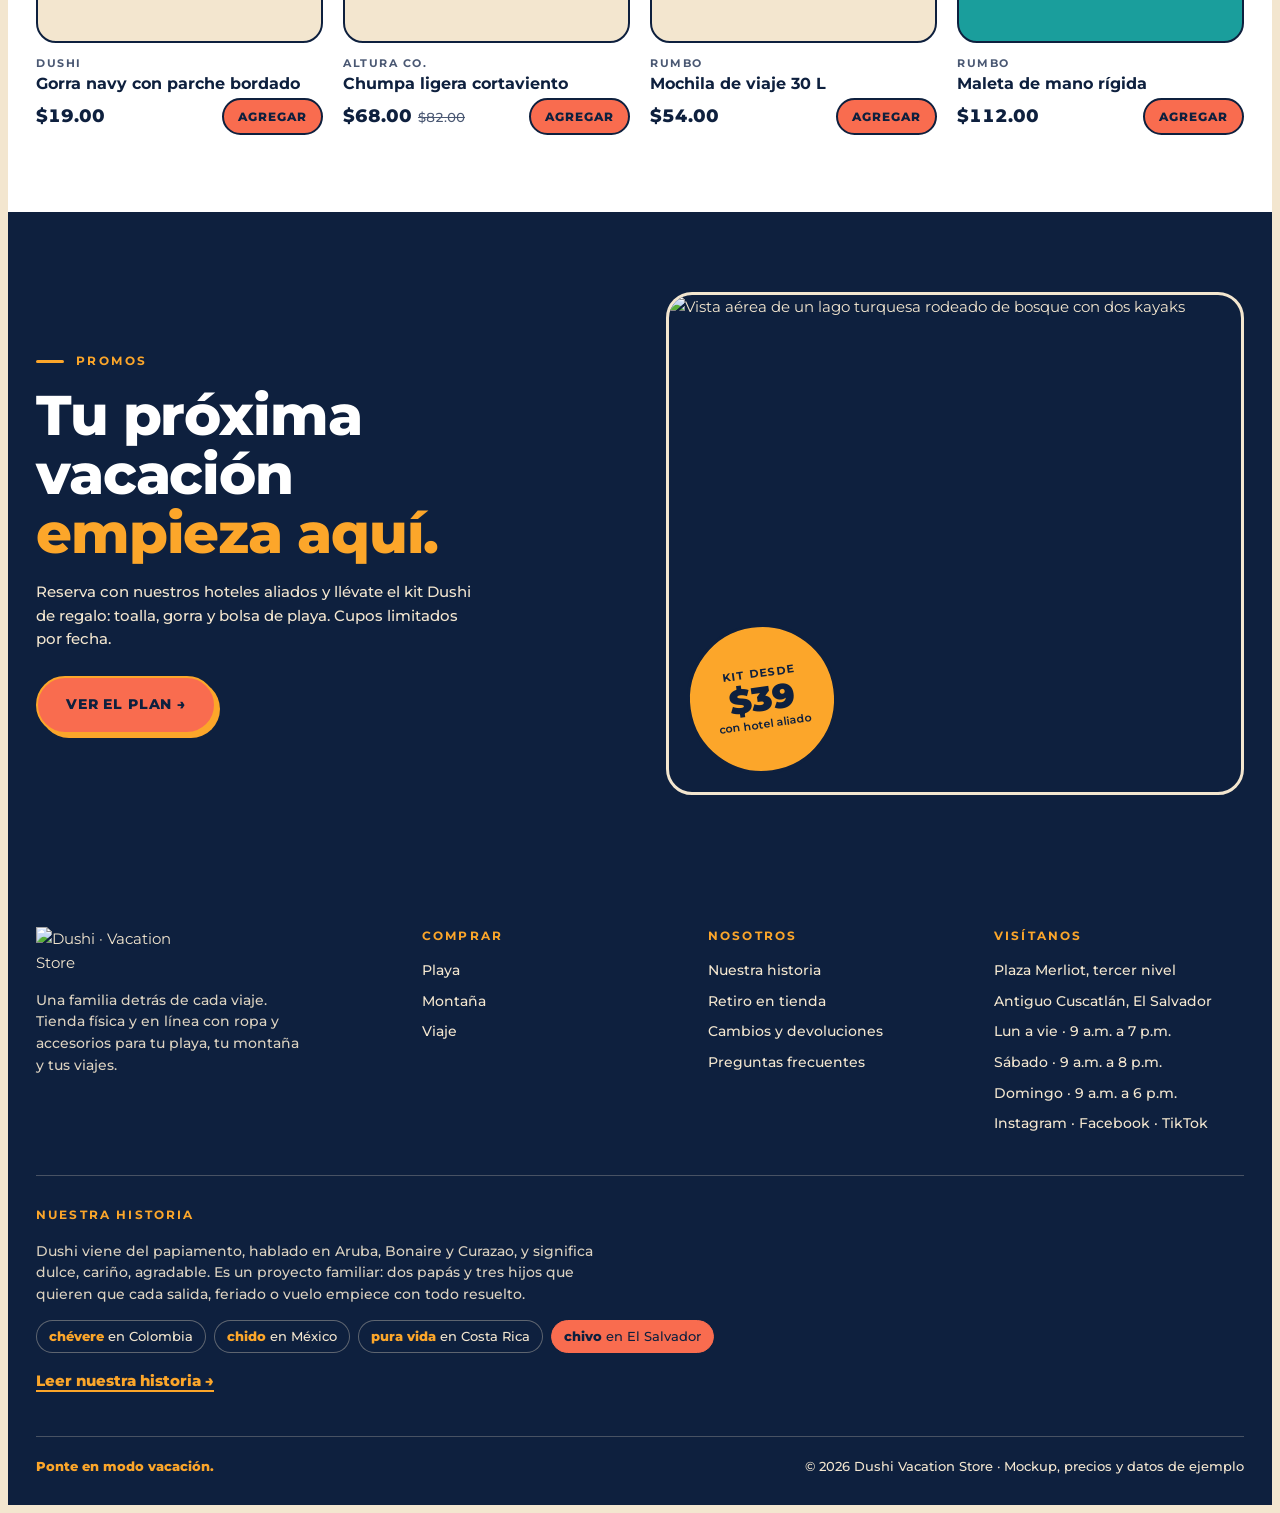
==== commit b4620846: "Se quita el botón de corazón de los artículos Co-Authored-By: Claude Sonnet 5.5 <noreply@anthropic.c" ====
--- a/index.html
+++ b/index.html
@@ -121,14 +121,14 @@
     <div class="chipsrow"><span class="count" id="cnt" role="status"></span>
       <label><span class="lbl">Ordenar</span><select id="sort" aria-label="Ordenar productos"><option value="rel">Destacados</option><option value="asc">Precio: menor a mayor</option><option value="desc">Precio: mayor a menor</option></select></label></div></div>
   <div class="grid" id="grid">
-    <article class="card" data-c="playa montana nuevo casa" data-g="hombre mujer ninos" data-pr="24.00"><div class="thumb" style="background:#F96C4F"><img src="assets/camiseta-volcan.jpg" alt="Camiseta de algodón, coral" loading="lazy"><span class="tag sol">Nuevo</span><button class="fav" aria-pressed="false" aria-label="Guardar Camiseta de algodón, coral"><svg width="18" height="18" viewBox="0 0 24 24" fill="none" stroke="currentColor" stroke-width="2.4" stroke-linejoin="round"><path d="M12 20s-8-5-8-11a4.5 4.5 0 0 1 8-2.5A4.5 4.5 0 0 1 20 9c0 6-8 11-8 11Z"/></svg></button></div><div class="meta"><span class="brand">Dushi</span><h3>Camiseta de algodón, coral</h3><div class="row"><span class="price">$24.00</span><button class="add">Agregar</button></div></div></article>
-<article class="card" data-c="playa feriado" data-g="mujer" data-pr="46.00"><div class="thumb" style="background:#F3E6CF"><svg class="g" viewBox="0 0 120 100"><path d="M30 8c0 20-4 32-14 40 10 14 24 22 44 22s34-8 44-22c-10-8-14-20-14-40" fill="none" stroke="#0E203E" stroke-width="5" stroke-linecap="round"/><path d="M16 48c10 14 24 22 44 22s34-8 44-22c-4 28-20 42-44 42S20 76 16 48Z" fill="#F96C4F" stroke="#0E203E" stroke-width="4" stroke-linejoin="round"/><path d="M34 70q6-5 13 0t13 0 13 0 13 0" fill="none" stroke="#F3E6CF" stroke-width="3.5" stroke-linecap="round"/></svg><span class="tag sol">−20%</span><button class="fav" aria-pressed="false" aria-label="Guardar Traje de baño entero, coral"><svg width="18" height="18" viewBox="0 0 24 24" fill="none" stroke="currentColor" stroke-width="2.4" stroke-linejoin="round"><path d="M12 20s-8-5-8-11a4.5 4.5 0 0 1 8-2.5A4.5 4.5 0 0 1 20 9c0 6-8 11-8 11Z"/></svg></button></div><div class="meta"><span class="brand">Pacific Tide</span><h3>Traje de baño entero, coral</h3><div class="row"><span class="price">$46.00<s>$58.00</s></span><button class="add">Agregar</button></div></div></article>
-<article class="card" data-c="playa viaje casa feriado acc" data-g="all" data-pr="89.00"><div class="thumb" style="background:#1A9E9C"><img src="assets/hielera-playa.jpg" alt="Hielera portátil 45 L, aqua" loading="lazy"><span class="tag ">Sticker del emblema</span><button class="fav" aria-pressed="false" aria-label="Guardar Hielera portátil 45 L, aqua"><svg width="18" height="18" viewBox="0 0 24 24" fill="none" stroke="currentColor" stroke-width="2.4" stroke-linejoin="round"><path d="M12 20s-8-5-8-11a4.5 4.5 0 0 1 8-2.5A4.5 4.5 0 0 1 20 9c0 6-8 11-8 11Z"/></svg></button></div><div class="meta"><span class="brand">Dushi</span><h3>Hielera portátil 45 L, aqua</h3><div class="row"><span class="price">$89.00</span><button class="add">Agregar</button></div></div></article>
-<article class="card" data-c="playa acc feriado" data-g="all" data-pr="32.00"><div class="thumb" style="background:#FCA62A"><svg class="g" viewBox="0 0 120 60"><path d="M6 14h108" stroke="#0E203E" stroke-width="5" stroke-linecap="round"/><path d="M12 16h40v14c0 12-8 18-20 18S12 42 12 30Z M68 16h40v14c0 12-8 18-20 18S68 42 68 30Z" fill="#0E203E"/><path d="M52 24q8-6 16 0" fill="none" stroke="#0E203E" stroke-width="5"/></svg><button class="fav" aria-pressed="false" aria-label="Guardar Lentes de sol polarizados"><svg width="18" height="18" viewBox="0 0 24 24" fill="none" stroke="currentColor" stroke-width="2.4" stroke-linejoin="round"><path d="M12 20s-8-5-8-11a4.5 4.5 0 0 1 8-2.5A4.5 4.5 0 0 1 20 9c0 6-8 11-8 11Z"/></svg></button></div><div class="meta"><span class="brand">Solé Optics</span><h3>Lentes de sol polarizados</h3><div class="row"><span class="price">$32.00</span><button class="add">Agregar</button></div></div></article>
-<article class="card" data-c="playa montana acc feriado" data-g="all" data-pr="19.00"><div class="thumb" style="background:#F3E6CF"><svg class="g" viewBox="0 0 120 80"><path d="M16 56C14 26 34 10 62 10s46 16 44 46Z" fill="#0E203E"/><path d="M62 56h50c2 0 6 6 4 10-2 3-8 4-20 4H40Z" fill="#0E203E" opacity=".85"/><circle cx="62" cy="36" r="13" fill="#1A9E9C" stroke="#F3E6CF" stroke-width="3"/><circle cx="62" cy="31" r="5" fill="#FCA62A"/><path d="M52 40l7-9 4 5 4-4 6 8Z" fill="#F96C4F"/></svg><span class="tag ">Más vendido</span><button class="fav" aria-pressed="false" aria-label="Guardar Gorra navy con parche bordado"><svg width="18" height="18" viewBox="0 0 24 24" fill="none" stroke="currentColor" stroke-width="2.4" stroke-linejoin="round"><path d="M12 20s-8-5-8-11a4.5 4.5 0 0 1 8-2.5A4.5 4.5 0 0 1 20 9c0 6-8 11-8 11Z"/></svg></button></div><div class="meta"><span class="brand">Dushi</span><h3>Gorra navy con parche bordado</h3><div class="row"><span class="price">$19.00</span><button class="add">Agregar</button></div></div></article>
-<article class="card" data-c="montana " data-g="hombre mujer" data-pr="68.00"><div class="thumb" style="background:#F3E6CF"><svg class="g" viewBox="0 0 120 120"><path d="M42 14 18 28 6 70l16 4 6-18v52h64V56l6 18 16-4-12-42-24-14c-2 10-10 16-18 16s-16-6-18-16Z" fill="#1A9E9C" stroke="#0E203E" stroke-width="4" stroke-linejoin="round"/><path d="M60 30v76" stroke="#0E203E" stroke-width="4"/><path d="M28 80h20M72 80h20" stroke="#0E203E" stroke-width="4" stroke-linecap="round"/></svg><span class="tag sol">−17%</span><button class="fav" aria-pressed="false" aria-label="Guardar Chumpa ligera cortaviento"><svg width="18" height="18" viewBox="0 0 24 24" fill="none" stroke="currentColor" stroke-width="2.4" stroke-linejoin="round"><path d="M12 20s-8-5-8-11a4.5 4.5 0 0 1 8-2.5A4.5 4.5 0 0 1 20 9c0 6-8 11-8 11Z"/></svg></button></div><div class="meta"><span class="brand">Altura Co.</span><h3>Chumpa ligera cortaviento</h3><div class="row"><span class="price">$68.00<s>$82.00</s></span><button class="add">Agregar</button></div></div></article>
-<article class="card" data-c="viaje montana acc" data-g="all" data-pr="54.00"><div class="thumb" style="background:#F3E6CF"><svg class="g" viewBox="0 0 100 120"><path d="M34 22c0-14 32-14 32 0" fill="none" stroke="#0E203E" stroke-width="6" stroke-linecap="round"/><rect x="14" y="20" width="72" height="92" rx="26" fill="#FCA62A" stroke="#0E203E" stroke-width="4"/><rect x="28" y="64" width="44" height="34" rx="10" fill="#F3E6CF" stroke="#0E203E" stroke-width="4"/><path d="M28 78h44" stroke="#0E203E" stroke-width="4"/><path d="M36 38h28" stroke="#0E203E" stroke-width="5" stroke-linecap="round"/></svg><button class="fav" aria-pressed="false" aria-label="Guardar Mochila de viaje 30 L"><svg width="18" height="18" viewBox="0 0 24 24" fill="none" stroke="currentColor" stroke-width="2.4" stroke-linejoin="round"><path d="M12 20s-8-5-8-11a4.5 4.5 0 0 1 8-2.5A4.5 4.5 0 0 1 20 9c0 6-8 11-8 11Z"/></svg></button></div><div class="meta"><span class="brand">Rumbo</span><h3>Mochila de viaje 30 L</h3><div class="row"><span class="price">$54.00</span><button class="add">Agregar</button></div></div></article>
-<article class="card" data-c="viaje nuevo" data-g="all" data-pr="112.00"><div class="thumb" style="background:#1A9E9C"><svg class="g" viewBox="0 0 100 120"><path d="M36 22v-8h28v8" fill="none" stroke="#0E203E" stroke-width="5"/><rect x="12" y="22" width="76" height="82" rx="14" fill="#F96C4F" stroke="#0E203E" stroke-width="4"/><path d="M34 32v62M66 32v62" stroke="#0E203E" stroke-width="4"/><circle cx="30" cy="110" r="4" fill="#0E203E"/><circle cx="70" cy="110" r="4" fill="#0E203E"/></svg><span class="tag sol">Nuevo</span><button class="fav" aria-pressed="false" aria-label="Guardar Maleta de mano rígida"><svg width="18" height="18" viewBox="0 0 24 24" fill="none" stroke="currentColor" stroke-width="2.4" stroke-linejoin="round"><path d="M12 20s-8-5-8-11a4.5 4.5 0 0 1 8-2.5A4.5 4.5 0 0 1 20 9c0 6-8 11-8 11Z"/></svg></button></div><div class="meta"><span class="brand">Rumbo</span><h3>Maleta de mano rígida</h3><div class="row"><span class="price">$112.00</span><button class="add">Agregar</button></div></div></article>
+    <article class="card" data-c="playa montana nuevo casa" data-g="hombre mujer ninos" data-pr="24.00"><div class="thumb" style="background:#F96C4F"><img src="assets/camiseta-volcan.jpg" alt="Camiseta de algodón, coral" loading="lazy"><span class="tag sol">Nuevo</span></div><div class="meta"><span class="brand">Dushi</span><h3>Camiseta de algodón, coral</h3><div class="row"><span class="price">$24.00</span><button class="add">Agregar</button></div></div></article>
+<article class="card" data-c="playa feriado" data-g="mujer" data-pr="46.00"><div class="thumb" style="background:#F3E6CF"><svg class="g" viewBox="0 0 120 100"><path d="M30 8c0 20-4 32-14 40 10 14 24 22 44 22s34-8 44-22c-10-8-14-20-14-40" fill="none" stroke="#0E203E" stroke-width="5" stroke-linecap="round"/><path d="M16 48c10 14 24 22 44 22s34-8 44-22c-4 28-20 42-44 42S20 76 16 48Z" fill="#F96C4F" stroke="#0E203E" stroke-width="4" stroke-linejoin="round"/><path d="M34 70q6-5 13 0t13 0 13 0 13 0" fill="none" stroke="#F3E6CF" stroke-width="3.5" stroke-linecap="round"/></svg><span class="tag sol">−20%</span></div><div class="meta"><span class="brand">Pacific Tide</span><h3>Traje de baño entero, coral</h3><div class="row"><span class="price">$46.00<s>$58.00</s></span><button class="add">Agregar</button></div></div></article>
+<article class="card" data-c="playa viaje casa feriado acc" data-g="all" data-pr="89.00"><div class="thumb" style="background:#1A9E9C"><img src="assets/hielera-playa.jpg" alt="Hielera portátil 45 L, aqua" loading="lazy"><span class="tag ">Sticker del emblema</span></div><div class="meta"><span class="brand">Dushi</span><h3>Hielera portátil 45 L, aqua</h3><div class="row"><span class="price">$89.00</span><button class="add">Agregar</button></div></div></article>
+<article class="card" data-c="playa acc feriado" data-g="all" data-pr="32.00"><div class="thumb" style="background:#FCA62A"><svg class="g" viewBox="0 0 120 60"><path d="M6 14h108" stroke="#0E203E" stroke-width="5" stroke-linecap="round"/><path d="M12 16h40v14c0 12-8 18-20 18S12 42 12 30Z M68 16h40v14c0 12-8 18-20 18S68 42 68 30Z" fill="#0E203E"/><path d="M52 24q8-6 16 0" fill="none" stroke="#0E203E" stroke-width="5"/></svg></div><div class="meta"><span class="brand">Solé Optics</span><h3>Lentes de sol polarizados</h3><div class="row"><span class="price">$32.00</span><button class="add">Agregar</button></div></div></article>
+<article class="card" data-c="playa montana acc feriado" data-g="all" data-pr="19.00"><div class="thumb" style="background:#F3E6CF"><svg class="g" viewBox="0 0 120 80"><path d="M16 56C14 26 34 10 62 10s46 16 44 46Z" fill="#0E203E"/><path d="M62 56h50c2 0 6 6 4 10-2 3-8 4-20 4H40Z" fill="#0E203E" opacity=".85"/><circle cx="62" cy="36" r="13" fill="#1A9E9C" stroke="#F3E6CF" stroke-width="3"/><circle cx="62" cy="31" r="5" fill="#FCA62A"/><path d="M52 40l7-9 4 5 4-4 6 8Z" fill="#F96C4F"/></svg><span class="tag ">Más vendido</span></div><div class="meta"><span class="brand">Dushi</span><h3>Gorra navy con parche bordado</h3><div class="row"><span class="price">$19.00</span><button class="add">Agregar</button></div></div></article>
+<article class="card" data-c="montana " data-g="hombre mujer" data-pr="68.00"><div class="thumb" style="background:#F3E6CF"><svg class="g" viewBox="0 0 120 120"><path d="M42 14 18 28 6 70l16 4 6-18v52h64V56l6 18 16-4-12-42-24-14c-2 10-10 16-18 16s-16-6-18-16Z" fill="#1A9E9C" stroke="#0E203E" stroke-width="4" stroke-linejoin="round"/><path d="M60 30v76" stroke="#0E203E" stroke-width="4"/><path d="M28 80h20M72 80h20" stroke="#0E203E" stroke-width="4" stroke-linecap="round"/></svg><span class="tag sol">−17%</span></div><div class="meta"><span class="brand">Altura Co.</span><h3>Chumpa ligera cortaviento</h3><div class="row"><span class="price">$68.00<s>$82.00</s></span><button class="add">Agregar</button></div></div></article>
+<article class="card" data-c="viaje montana acc" data-g="all" data-pr="54.00"><div class="thumb" style="background:#F3E6CF"><svg class="g" viewBox="0 0 100 120"><path d="M34 22c0-14 32-14 32 0" fill="none" stroke="#0E203E" stroke-width="6" stroke-linecap="round"/><rect x="14" y="20" width="72" height="92" rx="26" fill="#FCA62A" stroke="#0E203E" stroke-width="4"/><rect x="28" y="64" width="44" height="34" rx="10" fill="#F3E6CF" stroke="#0E203E" stroke-width="4"/><path d="M28 78h44" stroke="#0E203E" stroke-width="4"/><path d="M36 38h28" stroke="#0E203E" stroke-width="5" stroke-linecap="round"/></svg></div><div class="meta"><span class="brand">Rumbo</span><h3>Mochila de viaje 30 L</h3><div class="row"><span class="price">$54.00</span><button class="add">Agregar</button></div></div></article>
+<article class="card" data-c="viaje nuevo" data-g="all" data-pr="112.00"><div class="thumb" style="background:#1A9E9C"><svg class="g" viewBox="0 0 100 120"><path d="M36 22v-8h28v8" fill="none" stroke="#0E203E" stroke-width="5"/><rect x="12" y="22" width="76" height="82" rx="14" fill="#F96C4F" stroke="#0E203E" stroke-width="4"/><path d="M34 32v62M66 32v62" stroke="#0E203E" stroke-width="4"/><circle cx="30" cy="110" r="4" fill="#0E203E"/><circle cx="70" cy="110" r="4" fill="#0E203E"/></svg><span class="tag sol">Nuevo</span></div><div class="meta"><span class="brand">Rumbo</span><h3>Maleta de mano rígida</h3><div class="row"><span class="price">$112.00</span><button class="add">Agregar</button></div></div></article>
   </div>
 </div></section>
 
